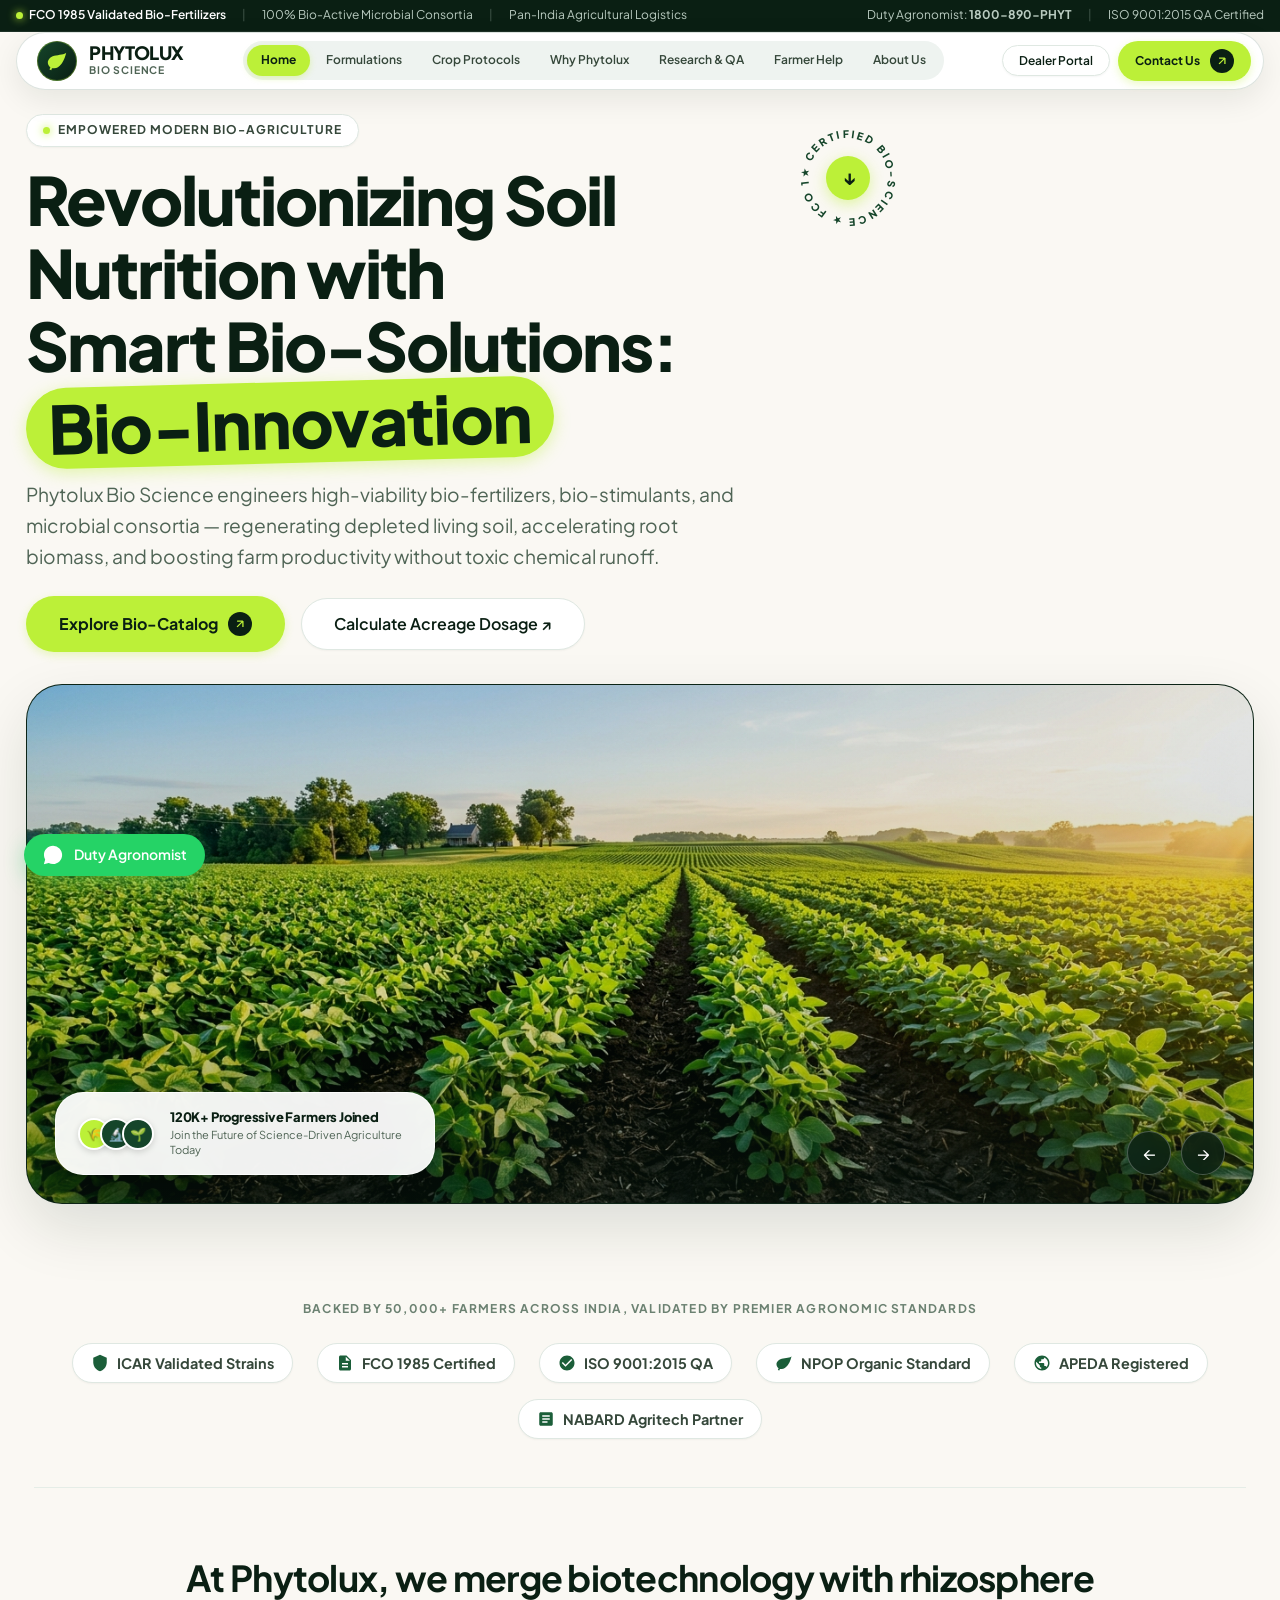
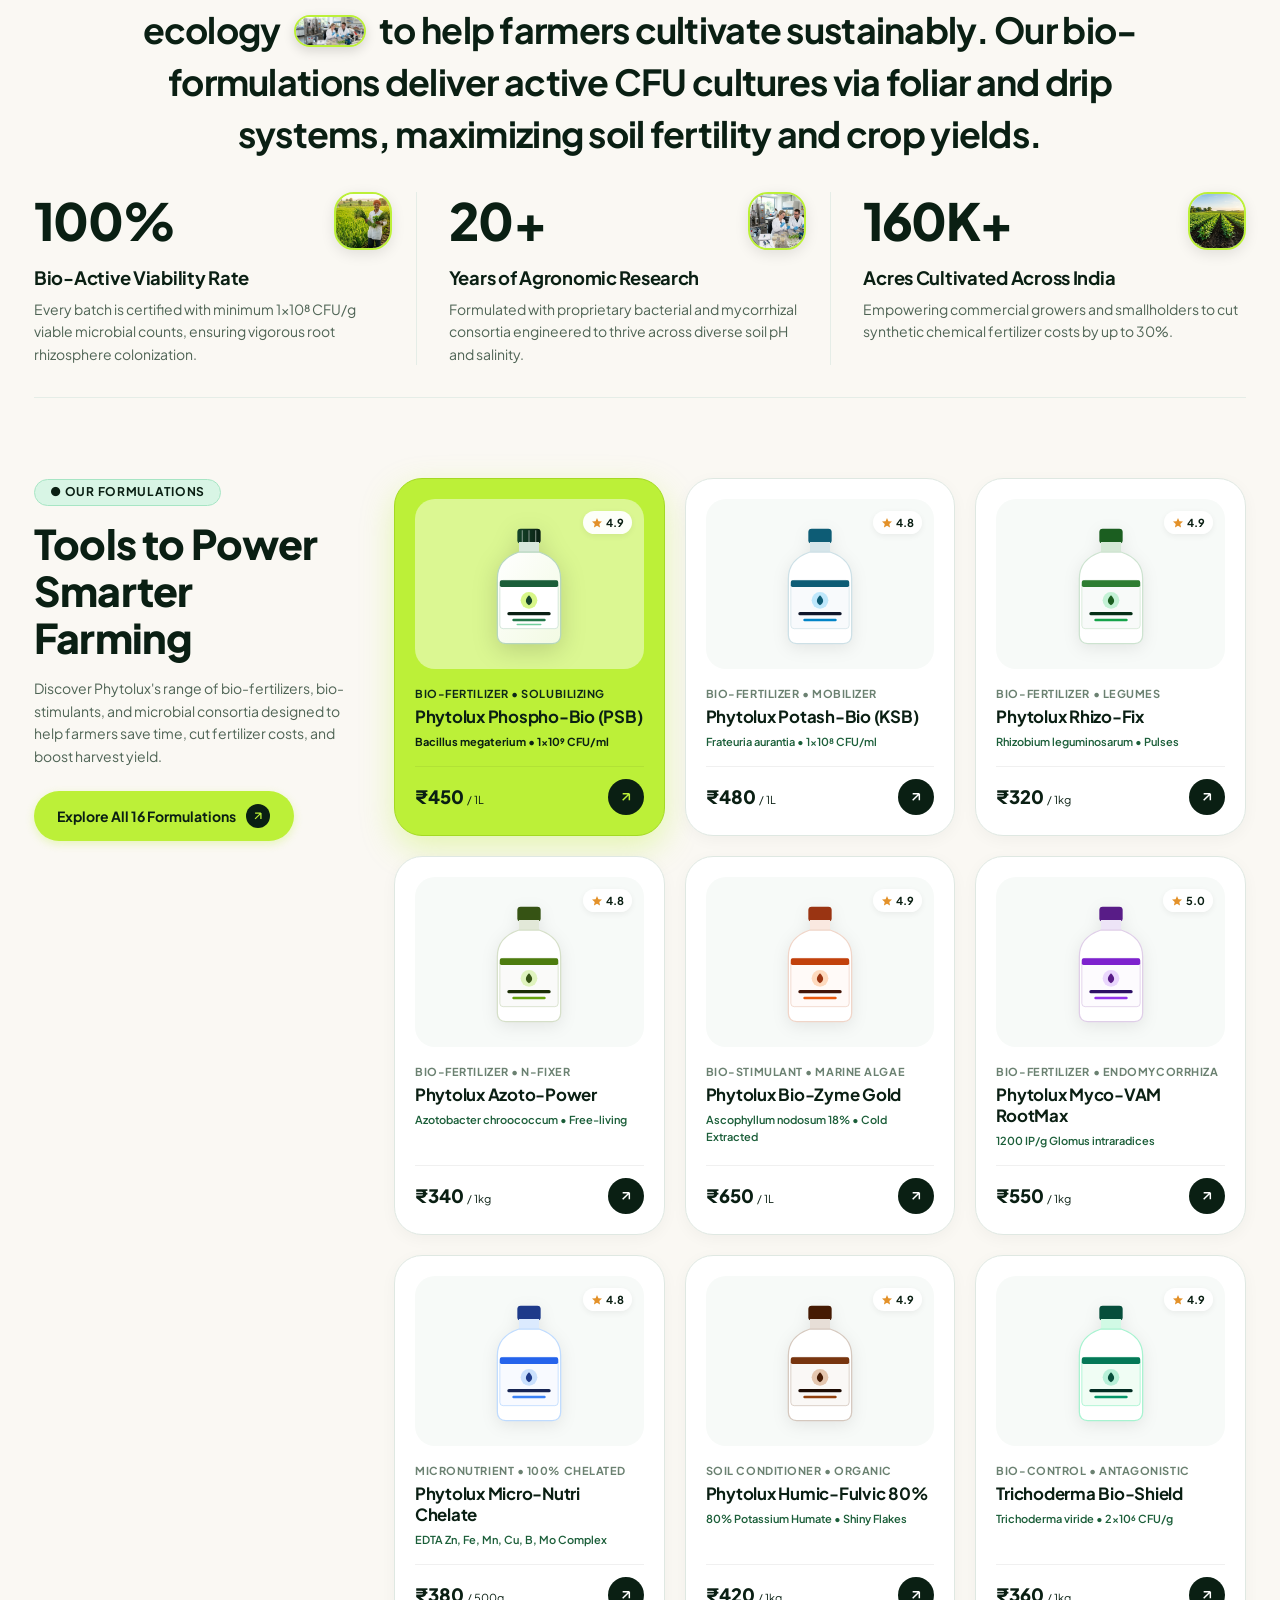
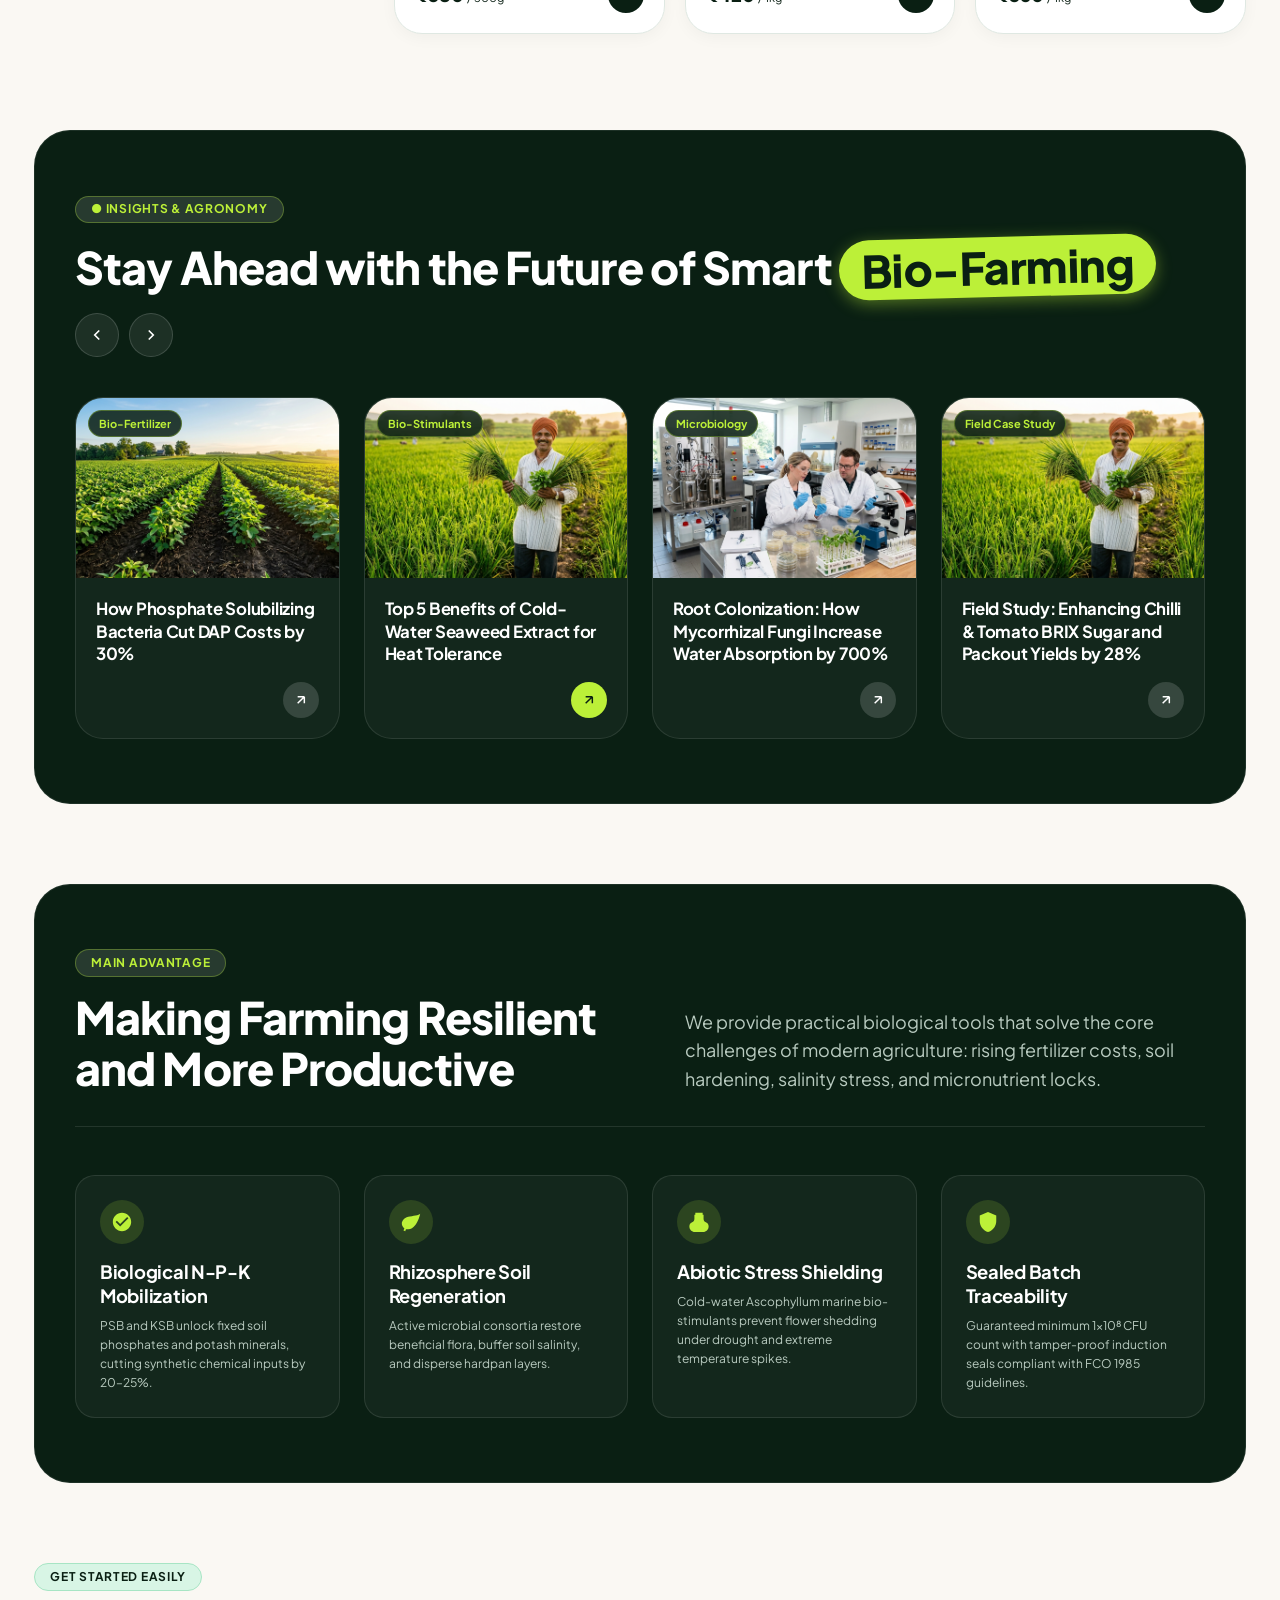
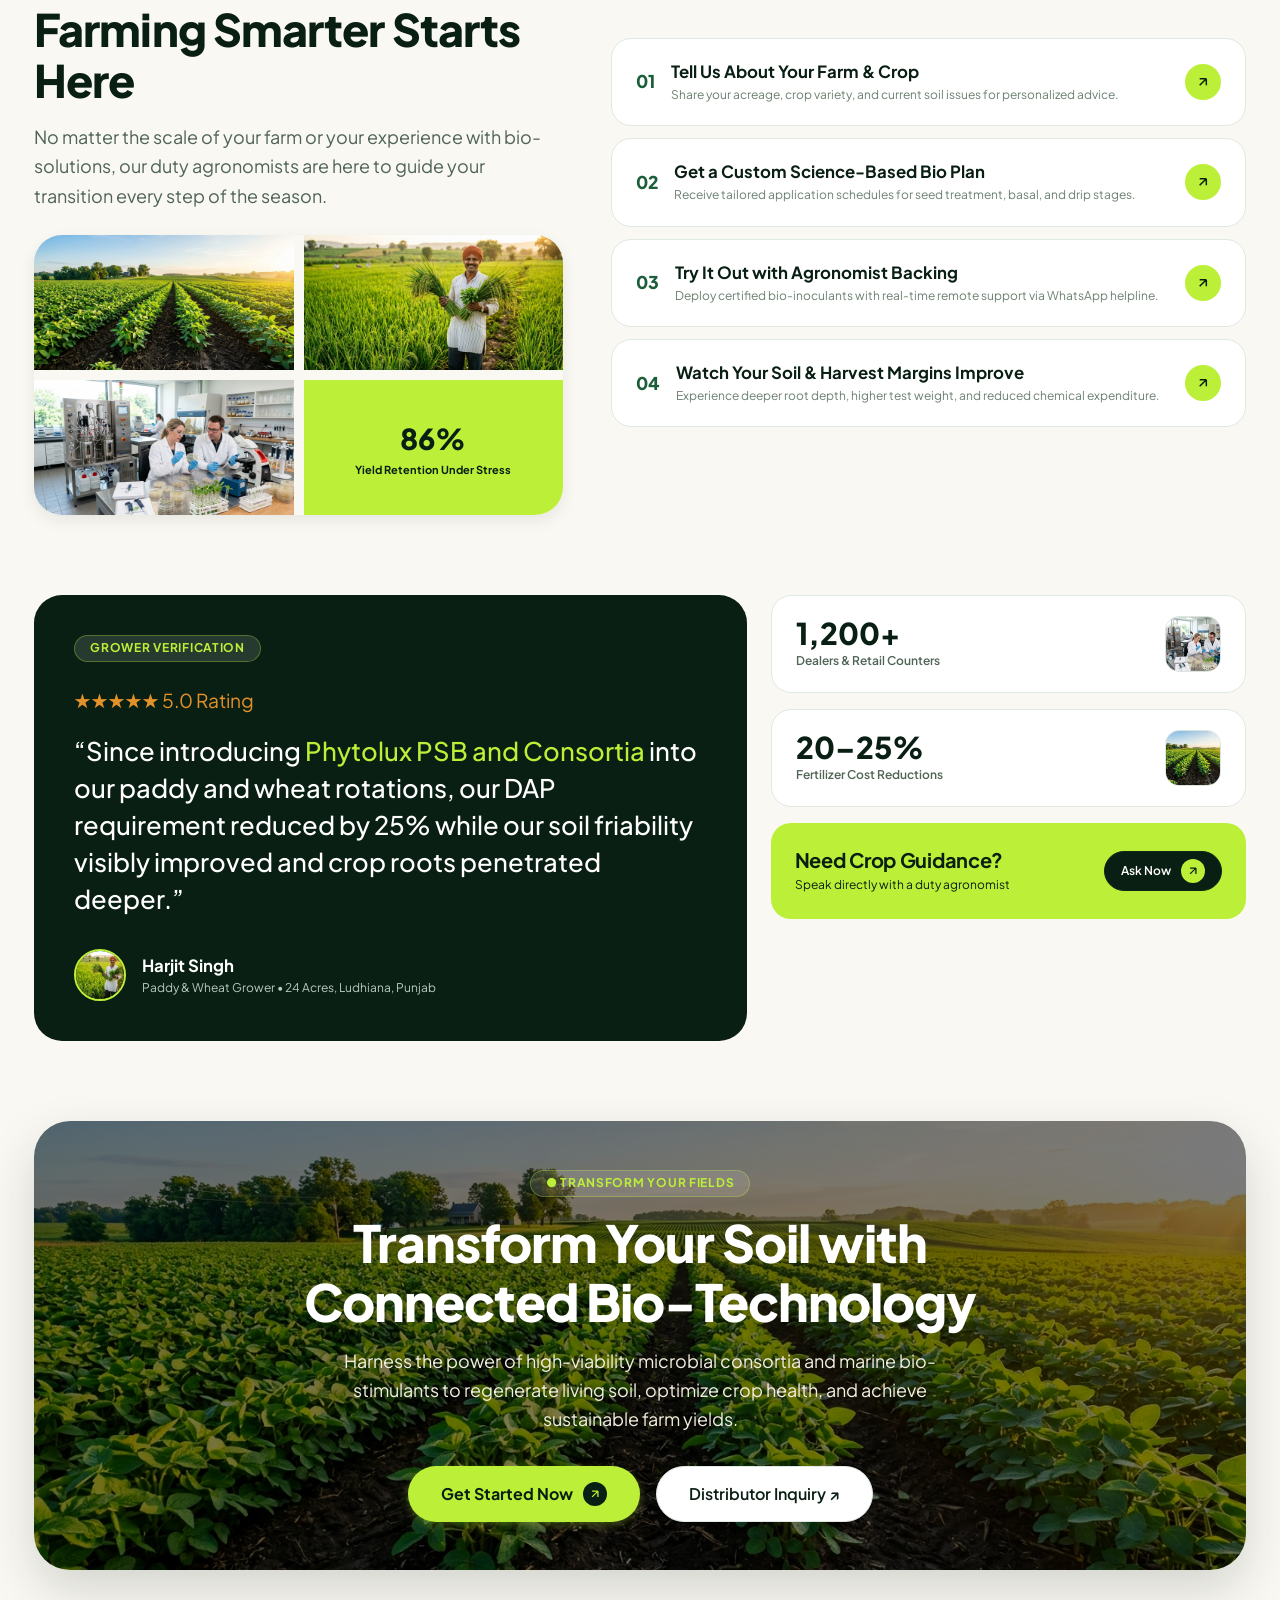
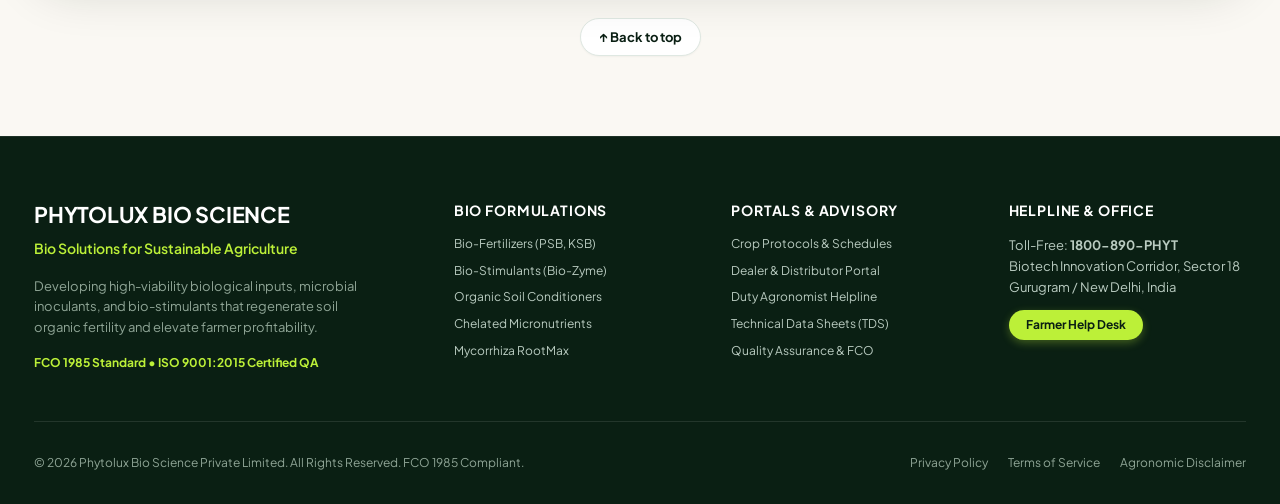
==== index.html @ 23bdcfd5 "feat: complete Phytolux Bio Science multi-page platform with premium bioscience UI" ====
<!DOCTYPE html>
<html lang="en">
<head>
  <meta charset="UTF-8">
  <meta name="viewport" content="width=device-width, initial-scale=1.0">
  <title>Phytolux Bio Science | Bio Solutions for Sustainable Agriculture</title>
  <meta name="description" content="Science-driven bio-fertilizers, bio-stimulants, and sustainable crop nutrition solutions engineered to regenerate soil health and maximize farmer yields.">

  <!-- Typography: Plus Jakarta Sans -->
  <link rel="preconnect" href="https://fonts.googleapis.com">
  <link rel="preconnect" href="https://fonts.gstatic.com" crossorigin>
  <link href="https://fonts.googleapis.com/css2?family=Plus+Jakarta+Sans:wght@400;500;600;700;800&display=swap" rel="stylesheet">

  <!-- Stylesheets -->
  <link rel="stylesheet" href="css/variables.css">
  <link rel="stylesheet" href="css/base.css">
  <link rel="stylesheet" href="css/components.css">
  <link rel="stylesheet" href="css/sections.css">
  <link rel="stylesheet" href="css/responsive.css">
</head>
<body>

  <!-- Top Announcement / Ticker Strip (From Reference UI) -->
  <aside class="top-ticker-bar" aria-label="Regulatory Compliance Announcement">
    <div class="top-ticker-inner">
      <div class="ticker-left-items">
        <span class="ticker-badge-dot">
          <span class="pulse-green-dot"></span> FCO 1985 Validated Bio-Fertilizers
        </span>
        <span style="opacity: 0.3;">|</span>
        <span>100% Bio-Active Microbial Consortia</span>
        <span style="opacity: 0.3;">|</span>
        <span>Pan-India Agricultural Logistics</span>
      </div>
      <div class="ticker-right-links">
        <a href="tel:18008907498" class="ticker-link">Duty Agronomist: <strong>1800-890-PHYT</strong></a>
        <span style="opacity: 0.3;">|</span>
        <a href="quality-compliance.html" class="ticker-link">ISO 9001:2015 QA Certified</a>
      </div>
    </div>
  </aside>

  <!-- Floating Island Navigation Header (Inspired by Image 1 & 3) -->
  <header class="site-header">
    <div class="site-header-inner">
      <nav class="site-nav-island" aria-label="Main Navigation">
        <!-- Brand Logo -->
        <a href="index.html" class="brand-pill" aria-label="Phytolux Bio Science Home">
          <div class="brand-logo-icon">
            <svg viewBox="0 0 24 24"><path d="M17 8C8 10 5.9 16.17 3.82 21.34l1.89.66.95-2.3c.48.17.98.3 1.34.3C19 20 22 3 22 3c-1 2-8 2.25-13 3.25S2 11.5 2 13.5c0 3.5 3 6.5 7 6.5 1.38 0 2.82-.44 4.09-1.24C16.89 16.32 18.23 11.96 17 8z"/></svg>
          </div>
          <div class="brand-title-wrap">
            <span class="brand-title">PHYTOLUX</span>
            <span class="brand-tagline">Bio Science</span>
          </div>
        </a>

        <!-- Capsule Nav Pills (Multi-Page Website Links) -->
        <div class="nav-pill-group">
          <a href="index.html" class="nav-pill active">Home</a>
          <a href="products.html" class="nav-pill">Formulations</a>
          <a href="crop-solutions.html" class="nav-pill">Crop Protocols</a>
          <a href="why-phytolux.html" class="nav-pill">Why Phytolux</a>
          <a href="quality-compliance.html" class="nav-pill">Research & QA</a>
          <a href="farmer-advisory.html" class="nav-pill">Farmer Help</a>
          <a href="about.html" class="nav-pill">About Us</a>
        </div>

        <!-- Right Action Pill Button (Arrow style) -->
        <div class="header-action-group">
          <a href="dealer.html" class="btn btn-white btn-sm" style="display: none;" id="btn-desktop-dealer">Dealer Portal</a>
          <a href="contact.html" class="btn btn-lime btn-sm">
            Contact Us
            <span class="btn-arrow-circle">
              <svg viewBox="0 0 24 24"><path d="M7 17L17 7M17 7H7M17 7V17"/></svg>
            </span>
          </a>
          <button type="button" class="hamburger-pill-btn" aria-label="Open Navigation Drawer">
            <svg viewBox="0 0 24 24"><path d="M3 18h18v-2H3v2zm0-5h18v-2H3v2zm0-7v2h18V6H3z"/></svg>
          </button>
        </div>
      </nav>
    </div>
  </header>

  <!-- Mobile Drawer Menu -->
  <div class="mobile-nav-drawer" id="mobile-nav-drawer">
    <div class="drawer-panel">
      <div>
        <div class="drawer-header">
          <div style="font-weight: 800; font-size: 1.2rem; color: var(--green-950);">PHYTOLUX BIO SCIENCE</div>
          <button type="button" id="btn-close-drawer" style="font-size: 1.5rem; color: var(--slate-700); cursor: pointer; background:none; border:none;">&times;</button>
        </div>
        <div class="drawer-links">
          <a href="index.html" class="drawer-link active">Home</a>
          <a href="products.html" class="drawer-link">Formulations & Catalog</a>
          <a href="crop-solutions.html" class="drawer-link">Crop Protocols & Calculator</a>
          <a href="why-phytolux.html" class="drawer-link">Why Phytolux (5 Pillars)</a>
          <a href="quality-compliance.html" class="drawer-link">Quality & FCO Compliance</a>
          <a href="farmer-advisory.html" class="drawer-link">Farmer Advisory Help Desk</a>
          <a href="resources.html" class="drawer-link">Research & Brochures</a>
          <a href="dealer.html" class="drawer-link">Dealer & Distributor Network</a>
          <a href="about.html" class="drawer-link">About Phytolux</a>
          <a href="contact.html" class="drawer-link">Contact Us</a>
        </div>
      </div>
      <div style="border-top: 1px solid var(--slate-200); padding-top: 16px;">
        <a href="farmer-advisory.html" class="btn btn-lime btn-block">
          WhatsApp Agronomist
          <span class="btn-arrow-circle"><svg viewBox="0 0 24 24"><path d="M7 17L17 7M17 7H7M17 7V17"/></svg></span>
        </a>
      </div>
    </div>
  </div>

  <main id="main-content">

    <!-- =======================================================================
         HERO SHOWCASE: Exact Greenstead Layout (Inspired by Reference Image 1)
         Top editorial headline + Rotating seal + Large rounded landscape frame
         ======================================================================= -->
    <section class="hero-wrapper">
      <div class="hero-top-intro">
        <!-- Rotating Circular Stamp Seal Badge (From Greenstead) -->
        <div class="rotating-stamp-badge" aria-hidden="true">
          <svg class="rotating-stamp-svg" viewBox="0 0 100 100">
            <defs>
              <path id="stampCirclePath" d="M 50, 50 m -37, 0 a 37,37 0 1,1 74,0 a 37,37 0 1,1 -74,0" />
            </defs>
            <text font-size="9.5" font-weight="800" fill="#15452a" letter-spacing="2">
              <textPath href="#stampCirclePath">
                ★ CERTIFIED BIO-SCIENCE ★ FCO 1985 COMPLIANT
              </textPath>
            </text>
          </svg>
          <div class="rotating-stamp-center-btn">↓</div>
        </div>

        <span class="hero-pill-top">
          <span class="pulse-green-dot"></span> Empowered Modern Bio-Agriculture
        </span>

        <h1 class="hero-headline-greenstead">
          Revolutionizing Soil Nutrition with<br>
          Smart Bio-Solutions: <span class="lime-capsule-badge">Bio-Innovation</span>
        </h1>

        <p class="hero-subtext-greenstead">
          Phytolux Bio Science engineers high-viability bio-fertilizers, bio-stimulants, and microbial consortia — regenerating depleted living soil, accelerating root biomass, and boosting farm productivity without toxic chemical runoff.
        </p>

        <div class="hero-cta-group">
          <a href="products.html" class="btn btn-lime btn-lg">
            Explore Bio-Catalog
            <span class="btn-arrow-circle">
              <svg viewBox="0 0 24 24"><path d="M7 17L17 7M17 7H7M17 7V17"/></svg>
            </span>
          </a>
          <a href="crop-solutions.html" class="btn btn-white btn-lg">
            Calculate Acreage Dosage ↗
          </a>
        </div>
      </div>

      <!-- Large Rounded Landscape Showcase Card Frame -->
      <div class="hero-card-frame">
        <div class="hero-backdrop-img">
          <img src="assets/images/hero-farm.jpg" alt="Lush fertile agricultural farmland supported by Phytolux bio-solutions" fetchpriority="high">
        </div>
        <div class="hero-overlay-subtle"></div>

        <!-- Floating Glass Card on Bottom-Left inside the photo (Greenstead signature detail) -->
        <div class="hero-floating-card-bottom-left">
          <div class="chip-avatar-stack">
            <div class="chip-avatar">🌾</div>
            <div class="chip-avatar">🔬</div>
            <div class="chip-avatar">🌱</div>
          </div>
          <div class="floating-card-details">
            <h5>120K+ Progressive Farmers Joined</h5>
            <p>Join the Future of Science-Driven Agriculture Today</p>
          </div>
        </div>

        <!-- Carousel navigation arrows on Bottom-Right -->
        <div class="hero-carousel-controls">
          <button class="hero-nav-arrow-btn" aria-label="Previous image">←</button>
          <button class="hero-nav-arrow-btn" aria-label="Next image">→</button>
        </div>
      </div>
    </section>

    <!-- =======================================================================
         TRUST & CERTIFICATION LOGO CLOUD (From Greenstead)
         ======================================================================= -->
    <div class="container">
      <div class="trust-strip">
        <div class="trust-strip-title">Backed by 50,000+ Farmers Across India, Validated by Premier Agronomic Standards</div>
        <div class="trust-logo-row">
          <div class="trust-logo-item">
            <svg viewBox="0 0 24 24"><path d="M12 1L3 5v6c0 5.55 3.84 10.74 9 12 5.16-1.26 9-6.45 9-12V5l-9-4z"/></svg>
            <span>ICAR Validated Strains</span>
          </div>
          <div class="trust-logo-item">
            <svg viewBox="0 0 24 24"><path d="M14 2H6c-1.1 0-1.99.9-1.99 2L4 20c0 1.1.89 2 1.99 2H18c1.1 0 2-.9 2-2V8l-6-6zm2 16H8v-2h8v2zm0-4H8v-2h8v2zm-3-5V3.5L18.5 9H13z"/></svg>
            <span>FCO 1985 Certified</span>
          </div>
          <div class="trust-logo-item">
            <svg viewBox="0 0 24 24"><path d="M12 2C6.48 2 2 6.48 2 12s4.48 10 10 10 10-4.48 10-10S17.52 2 12 2zm-2 15l-5-5 1.41-1.41L10 14.17l7.59-7.59L19 8l-9 9z"/></svg>
            <span>ISO 9001:2015 QA</span>
          </div>
          <div class="trust-logo-item">
            <svg viewBox="0 0 24 24"><path d="M17 8C8 10 5.9 16.17 3.82 21.34l1.89.66.95-2.3c.48.17.98.3 1.34.3C19 20 22 3 22 3c-1 2-8 2.25-13 3.25S2 11.5 2 13.5c0 3.5 3 6.5 7 6.5 1.38 0 2.82-.44 4.09-1.24C16.89 16.32 18.23 11.96 17 8z"/></svg>
            <span>NPOP Organic Standard</span>
          </div>
          <div class="trust-logo-item">
            <svg viewBox="0 0 24 24"><path d="M12 2C6.48 2 2 6.48 2 12s4.48 10 10 10 10-4.48 10-10S17.52 2 12 2zm-1 17.93c-3.95-.49-7-3.85-7-7.93 0-.62.08-1.21.21-1.79L9 15v1c0 1.1.9 2 2 2v1.93zm6.9-2.54c-.26-.81-1-1.39-1.9-1.39h-1v-3c0-.55-.45-1-1-1H8v-2h2c.55 0 1-.45 1-1V7h2c1.1 0 2-.9 2-2v-.41c2.93 1.19 5 4.06 5 7.41 0 2.08-.8 3.97-2.1 5.39z"/></svg>
            <span>APEDA Registered</span>
          </div>
          <div class="trust-logo-item">
            <svg viewBox="0 0 24 24"><path d="M19 3H5c-1.1 0-2 .9-2 2v14c0 1.1.9 2 2 2h14c1.1 0 2-.9 2-2V5c0-1.1-.9-2-2-2zm-5 14H7v-2h7v2zm3-4H7v-2h10v2zm0-4H7V7h10v2z"/></svg>
            <span>NABARD Agritech Partner</span>
          </div>
        </div>
      </div>
    </div>

    <!-- =======================================================================
         EDITORIAL MISSION WITH INLINE PHOTO PILL (From Greenstead Reference)
         ======================================================================= -->
    <section class="container" style="margin-bottom: var(--space-16);">
      <div style="max-width: 1040px; margin: 0 auto; text-align: center;">
        <p style="font-size: clamp(1.6rem, 2.8vw, 2.5rem); font-weight: 700; line-height: 1.45; color: var(--green-950); letter-spacing: -0.02em;">
          At Phytolux, we merge biotechnology with rhizosphere ecology 
          <span class="inline-photo-pill" title="Phytolux sterile bio-fermentation laboratory">
            <img src="assets/images/lab-science.jpg" alt="Lab Research Microbes">
          </span>
          to help farmers cultivate sustainably. Our bio-formulations deliver active CFU cultures via foliar and drip systems, maximizing soil fertility and crop yields.
        </p>
      </div>

      <!-- 3-Column Stats with Mini Thumbnail Photos (From Greenstead) -->
      <div class="stat-thumbnail-group">
        <!-- Stat 1 -->
        <div class="stat-thumb-col">
          <div class="stat-thumb-header">
            <span class="stat-big-num">100%</span>
            <div class="stat-thumb-photo">
              <img src="assets/images/farmer-field.jpg" alt="Farmer inspecting wheat leaf health">
            </div>
          </div>
          <h4>Bio-Active Viability Rate</h4>
          <p>Every batch is certified with minimum 1×10⁸ CFU/g viable microbial counts, ensuring vigorous root rhizosphere colonization.</p>
        </div>

        <!-- Stat 2 -->
        <div class="stat-thumb-col">
          <div class="stat-thumb-header">
            <span class="stat-big-num">20+</span>
            <div class="stat-thumb-photo">
              <img src="assets/images/lab-science.jpg" alt="Microbiologist in bio-fermentation laboratory">
            </div>
          </div>
          <h4>Years of Agronomic Research</h4>
          <p>Formulated with proprietary bacterial and mycorrhizal consortia engineered to thrive across diverse soil pH and salinity.</p>
        </div>

        <!-- Stat 3 -->
        <div class="stat-thumb-col">
          <div class="stat-thumb-header">
            <span class="stat-big-num">160K+</span>
            <div class="stat-thumb-photo">
              <img src="assets/images/hero-farm.jpg" alt="Agricultural drone over crop terrace">
            </div>
          </div>
          <h4>Acres Cultivated Across India</h4>
          <p>Empowering commercial growers and smallholders to cut synthetic chemical fertilizer costs by up to 30%.</p>
        </div>
      </div>
    </section>

    <!-- =======================================================================
         TOOLS TO POWER SMARTER FARMING: 9-Card Grid (From Greenstead Reference)
         Card 1 in Bright Sprout Lime (#bcf038), Cards 2-9 in Clean White
         ======================================================================= -->
    <section class="container">
      <div class="greenstead-products-section">
        <!-- Left Sticky Intro Column -->
        <div class="products-intro-col">
          <span class="pill-tag pill-tag-green" style="margin-bottom: 14px;">● Our Formulations</span>
          <h2 style="font-size: clamp(2rem, 3.2vw, 2.75rem); color: var(--green-950); line-height: 1.15; margin-bottom: 16px; font-weight: 800; letter-spacing: -0.02em;">
            Tools to Power Smarter Farming
          </h2>
          <p style="font-size: var(--font-size-sm); color: var(--slate-600); line-height: 1.6; margin-bottom: 24px;">
            Discover Phytolux's range of bio-fertilizers, bio-stimulants, and microbial consortia designed to help farmers save time, cut fertilizer costs, and boost harvest yield.
          </p>
          <a href="products.html" class="btn btn-lime">
            Explore All 16 Formulations
            <span class="btn-arrow-circle"><svg viewBox="0 0 24 24"><path d="M7 17L17 7M17 7H7M17 7V17"/></svg></span>
          </a>
        </div>

        <!-- Right 3x3 Grid with Embedded SVG Vector Packaging Renders -->
        <div class="greenstead-product-grid">

          <!-- Card 1: The Featured Hero Card in Bright Sprout Lime (Greenstead Image 1) -->
          <article class="product-card-greenstead featured-lime">
            <div class="product-card-visual">
              <span class="product-card-rating">
                <svg viewBox="0 0 24 24"><path d="M12 17.27L18.18 21l-1.64-7.03L22 9.24l-7.19-.61L12 2 9.19 8.63 2 9.24l5.46 4.73L5.82 21z"/></svg>
                4.9
              </span>
              <!-- Crisp Vector Bottle SVG -->
              <svg viewBox="0 0 120 150" style="width: 100px; height: 135px; filter: drop-shadow(0 6px 12px rgba(0,0,0,0.15));">
                <defs>
                  <linearGradient id="g-lime-bot" x1="0%" y1="0%" x2="100%" y2="100%">
                    <stop offset="0%" stop-color="#ffffff"/>
                    <stop offset="100%" stop-color="#f2fae3"/>
                  </linearGradient>
                  <linearGradient id="g-lime-cap" x1="0%" y1="0%" x2="100%" y2="0%">
                    <stop offset="0%" stop-color="#15452a"/>
                    <stop offset="100%" stop-color="#0a1f13"/>
                  </linearGradient>
                </defs>
                <rect x="46" y="8" width="28" height="18" rx="4" fill="url(#g-lime-cap)"/>
                <line x1="52" y1="10" x2="52" y2="24" stroke="rgba(255,255,255,0.4)" stroke-width="1.5"/>
                <line x1="60" y1="10" x2="60" y2="24" stroke="rgba(255,255,255,0.4)" stroke-width="1.5"/>
                <line x1="68" y1="10" x2="68" y2="24" stroke="rgba(255,255,255,0.4)" stroke-width="1.5"/>
                <rect x="48" y="24" width="24" height="12" fill="#d8e8dc"/>
                <path d="M 48 36 C 30 42 22 52 22 68 L 22 136 C 22 142 26 146 32 146 L 88 146 C 94 146 98 142 98 136 L 98 68 C 98 52 90 42 72 36 Z" fill="url(#g-lime-bot)" stroke="#b5d6be" stroke-width="1.5"/>
                <rect x="25" y="70" width="70" height="58" rx="4" fill="#ffffff" stroke="#cde3d4" stroke-width="1"/>
                <rect x="25" y="70" width="70" height="8" rx="2" fill="#1b5e39"/>
                <circle cx="60" cy="94" r="10" fill="#bcf038" opacity="0.6"/>
                <path d="M 60 88 C 55 93 55 97 60 100 C 65 97 65 93 60 88 Z" fill="#15452a"/>
                <rect x="34" y="108" width="52" height="4" rx="2" fill="#0a1f13"/>
                <rect x="40" y="116" width="40" height="3" rx="1.5" fill="#23784a"/>
                <rect x="45" y="122" width="30" height="2" rx="1" fill="#71cf9d"/>
              </svg>
            </div>
            <div class="product-card-info">
              <span class="product-card-category">Bio-Fertilizer • Solubilizing</span>
              <h3 class="product-card-title">Phytolux Phospho-Bio (PSB)</h3>
              <span class="product-card-spec-tag">Bacillus megaterium • 1×10⁹ CFU/ml</span>
            </div>
            <div class="product-card-footer">
              <span class="product-card-price">₹450 <small style="font-size:11px; font-weight:normal;">/ 1L</small></span>
              <a href="product-detail.html?id=psb" class="product-card-circle-btn" aria-label="View PSB details">
                <svg viewBox="0 0 24 24"><path d="M7 17L17 7M17 7H7M17 7V17"/></svg>
              </a>
            </div>
          </article>

          <!-- Card 2: Potash-Bio (KSB) -->
          <article class="product-card-greenstead">
            <div class="product-card-visual">
              <span class="product-card-rating">
                <svg viewBox="0 0 24 24"><path d="M12 17.27L18.18 21l-1.64-7.03L22 9.24l-7.19-.61L12 2 9.19 8.63 2 9.24l5.46 4.73L5.82 21z"/></svg>
                4.8
              </span>
              <svg viewBox="0 0 120 150" style="width: 100px; height: 135px; filter: drop-shadow(0 4px 8px rgba(0,0,0,0.08));">
                <rect x="46" y="8" width="28" height="18" rx="4" fill="#0d5c75"/>
                <rect x="48" y="24" width="24" height="12" fill="#d5e5ea"/>
                <path d="M 48 36 C 30 42 22 52 22 68 L 22 136 C 22 142 26 146 32 146 L 88 146 C 94 146 98 142 98 136 L 98 68 C 98 52 90 42 72 36 Z" fill="#ffffff" stroke="#cde0e6" stroke-width="1.5"/>
                <rect x="25" y="70" width="70" height="58" rx="4" fill="#f8fafc" stroke="#d5e5ea" stroke-width="1"/>
                <rect x="25" y="70" width="70" height="8" rx="2" fill="#0d5c75"/>
                <circle cx="60" cy="94" r="10" fill="#38bdf8" opacity="0.3"/>
                <path d="M 60 88 C 55 93 55 97 60 100 C 65 97 65 93 60 88 Z" fill="#0d5c75"/>
                <rect x="34" y="108" width="52" height="4" rx="2" fill="#0f172a"/>
                <rect x="40" y="116" width="40" height="3" rx="1.5" fill="#0284c7"/>
              </svg>
            </div>
            <div class="product-card-info">
              <span class="product-card-category">Bio-Fertilizer • Mobilizer</span>
              <h3 class="product-card-title">Phytolux Potash-Bio (KSB)</h3>
              <span class="product-card-spec-tag">Frateuria aurantia • 1×10⁸ CFU/ml</span>
            </div>
            <div class="product-card-footer">
              <span class="product-card-price">₹480 <small style="font-size:11px; font-weight:normal;">/ 1L</small></span>
              <a href="product-detail.html?id=ksb" class="product-card-circle-btn" aria-label="View KSB details">
                <svg viewBox="0 0 24 24"><path d="M7 17L17 7M17 7H7M17 7V17"/></svg>
              </a>
            </div>
          </article>

          <!-- Card 3: Rhizo-Fix (Rhizobium) -->
          <article class="product-card-greenstead">
            <div class="product-card-visual">
              <span class="product-card-rating">
                <svg viewBox="0 0 24 24"><path d="M12 17.27L18.18 21l-1.64-7.03L22 9.24l-7.19-.61L12 2 9.19 8.63 2 9.24l5.46 4.73L5.82 21z"/></svg>
                4.9
              </span>
              <svg viewBox="0 0 120 150" style="width: 100px; height: 135px; filter: drop-shadow(0 4px 8px rgba(0,0,0,0.08));">
                <rect x="46" y="8" width="28" height="18" rx="4" fill="#1b5e20"/>
                <rect x="48" y="24" width="24" height="12" fill="#d5e8d6"/>
                <path d="M 48 36 C 30 42 22 52 22 68 L 22 136 C 22 142 26 146 32 146 L 88 146 C 94 146 98 142 98 136 L 98 68 C 98 52 90 42 72 36 Z" fill="#ffffff" stroke="#cde3d0" stroke-width="1.5"/>
                <rect x="25" y="70" width="70" height="58" rx="4" fill="#f8faf9" stroke="#d5e8d6" stroke-width="1"/>
                <rect x="25" y="70" width="70" height="8" rx="2" fill="#2e7d32"/>
                <circle cx="60" cy="94" r="10" fill="#4ade80" opacity="0.3"/>
                <path d="M 60 88 C 55 93 55 97 60 100 C 65 97 65 93 60 88 Z" fill="#1b5e20"/>
                <rect x="34" y="108" width="52" height="4" rx="2" fill="#052e16"/>
                <rect x="40" y="116" width="40" height="3" rx="1.5" fill="#16a34a"/>
              </svg>
            </div>
            <div class="product-card-info">
              <span class="product-card-category">Bio-Fertilizer • Legumes</span>
              <h3 class="product-card-title">Phytolux Rhizo-Fix</h3>
              <span class="product-card-spec-tag">Rhizobium leguminosarum • Pulses</span>
            </div>
            <div class="product-card-footer">
              <span class="product-card-price">₹320 <small style="font-size:11px; font-weight:normal;">/ 1kg</small></span>
              <a href="product-detail.html?id=rhizo-fix" class="product-card-circle-btn" aria-label="View Rhizo-Fix details">
                <svg viewBox="0 0 24 24"><path d="M7 17L17 7M17 7H7M17 7V17"/></svg>
              </a>
            </div>
          </article>

          <!-- Card 4: Azoto-Power (Azotobacter) -->
          <article class="product-card-greenstead">
            <div class="product-card-visual">
              <span class="product-card-rating">
                <svg viewBox="0 0 24 24"><path d="M12 17.27L18.18 21l-1.64-7.03L22 9.24l-7.19-.61L12 2 9.19 8.63 2 9.24l5.46 4.73L5.82 21z"/></svg>
                4.8
              </span>
              <svg viewBox="0 0 120 150" style="width: 100px; height: 135px; filter: drop-shadow(0 4px 8px rgba(0,0,0,0.08));">
                <rect x="46" y="8" width="28" height="18" rx="4" fill="#365314"/>
                <rect x="48" y="24" width="24" height="12" fill="#e2e8d8"/>
                <path d="M 48 36 C 30 42 22 52 22 68 L 22 136 C 22 142 26 146 32 146 L 88 146 C 94 146 98 142 98 136 L 98 68 C 98 52 90 42 72 36 Z" fill="#ffffff" stroke="#d5dfc8" stroke-width="1.5"/>
                <rect x="25" y="70" width="70" height="58" rx="4" fill="#fafaf9" stroke="#d5dfc8" stroke-width="1"/>
                <rect x="25" y="70" width="70" height="8" rx="2" fill="#4d7c0f"/>
                <circle cx="60" cy="94" r="10" fill="#a3e635" opacity="0.3"/>
                <path d="M 60 88 C 55 93 55 97 60 100 C 65 97 65 93 60 88 Z" fill="#365314"/>
                <rect x="34" y="108" width="52" height="4" rx="2" fill="#1a2e05"/>
                <rect x="40" y="116" width="40" height="3" rx="1.5" fill="#65a30d"/>
              </svg>
            </div>
            <div class="product-card-info">
              <span class="product-card-category">Bio-Fertilizer • N-Fixer</span>
              <h3 class="product-card-title">Phytolux Azoto-Power</h3>
              <span class="product-card-spec-tag">Azotobacter chroococcum • Free-living</span>
            </div>
            <div class="product-card-footer">
              <span class="product-card-price">₹340 <small style="font-size:11px; font-weight:normal;">/ 1kg</small></span>
              <a href="product-detail.html?id=azoto-power" class="product-card-circle-btn" aria-label="View Azoto-Power details">
                <svg viewBox="0 0 24 24"><path d="M7 17L17 7M17 7H7M17 7V17"/></svg>
              </a>
            </div>
          </article>

          <!-- Card 5: Bio-Zyme Gold (Seaweed Bio-Stimulant) -->
          <article class="product-card-greenstead">
            <div class="product-card-visual">
              <span class="product-card-rating">
                <svg viewBox="0 0 24 24"><path d="M12 17.27L18.18 21l-1.64-7.03L22 9.24l-7.19-.61L12 2 9.19 8.63 2 9.24l5.46 4.73L5.82 21z"/></svg>
                4.9
              </span>
              <svg viewBox="0 0 120 150" style="width: 100px; height: 135px; filter: drop-shadow(0 4px 8px rgba(0,0,0,0.08));">
                <rect x="46" y="8" width="28" height="18" rx="4" fill="#9a3412"/>
                <rect x="48" y="24" width="24" height="12" fill="#fae8e0"/>
                <path d="M 48 36 C 30 42 22 52 22 68 L 22 136 C 22 142 26 146 32 146 L 88 146 C 94 146 98 142 98 136 L 98 68 C 98 52 90 42 72 36 Z" fill="#ffffff" stroke="#f0d5c8" stroke-width="1.5"/>
                <rect x="25" y="70" width="70" height="58" rx="4" fill="#fffaf8" stroke="#f0d5c8" stroke-width="1"/>
                <rect x="25" y="70" width="70" height="8" rx="2" fill="#c2410c"/>
                <circle cx="60" cy="94" r="10" fill="#fb923c" opacity="0.3"/>
                <path d="M 60 88 C 55 93 55 97 60 100 C 65 97 65 93 60 88 Z" fill="#9a3412"/>
                <rect x="34" y="108" width="52" height="4" rx="2" fill="#431407"/>
                <rect x="40" y="116" width="40" height="3" rx="1.5" fill="#ea580c"/>
              </svg>
            </div>
            <div class="product-card-info">
              <span class="product-card-category">Bio-Stimulant • Marine Algae</span>
              <h3 class="product-card-title">Phytolux Bio-Zyme Gold</h3>
              <span class="product-card-spec-tag">Ascophyllum nodosum 18% • Cold Extracted</span>
            </div>
            <div class="product-card-footer">
              <span class="product-card-price">₹650 <small style="font-size:11px; font-weight:normal;">/ 1L</small></span>
              <a href="product-detail.html?id=bio-zyme" class="product-card-circle-btn" aria-label="View Bio-Zyme details">
                <svg viewBox="0 0 24 24"><path d="M7 17L17 7M17 7H7M17 7V17"/></svg>
              </a>
            </div>
          </article>

          <!-- Card 6: Myco-VAM RootMax -->
          <article class="product-card-greenstead">
            <div class="product-card-visual">
              <span class="product-card-rating">
                <svg viewBox="0 0 24 24"><path d="M12 17.27L18.18 21l-1.64-7.03L22 9.24l-7.19-.61L12 2 9.19 8.63 2 9.24l5.46 4.73L5.82 21z"/></svg>
                5.0
              </span>
              <svg viewBox="0 0 120 150" style="width: 100px; height: 135px; filter: drop-shadow(0 4px 8px rgba(0,0,0,0.08));">
                <rect x="46" y="8" width="28" height="18" rx="4" fill="#581c87"/>
                <rect x="48" y="24" width="24" height="12" fill="#ede4f7"/>
                <path d="M 48 36 C 30 42 22 52 22 68 L 22 136 C 22 142 26 146 32 146 L 88 146 C 94 146 98 142 98 136 L 98 68 C 98 52 90 42 72 36 Z" fill="#ffffff" stroke="#dfcee8" stroke-width="1.5"/>
                <rect x="25" y="70" width="70" height="58" rx="4" fill="#fdfbfe" stroke="#dfcee8" stroke-width="1"/>
                <rect x="25" y="70" width="70" height="8" rx="2" fill="#7e22ce"/>
                <circle cx="60" cy="94" r="10" fill="#c084fc" opacity="0.3"/>
                <path d="M 60 88 C 55 93 55 97 60 100 C 65 97 65 93 60 88 Z" fill="#581c87"/>
                <rect x="34" y="108" width="52" height="4" rx="2" fill="#2e1065"/>
                <rect x="40" y="116" width="40" height="3" rx="1.5" fill="#9333ea"/>
              </svg>
            </div>
            <div class="product-card-info">
              <span class="product-card-category">Bio-Fertilizer • Endomycorrhiza</span>
              <h3 class="product-card-title">Phytolux Myco-VAM RootMax</h3>
              <span class="product-card-spec-tag">1200 IP/g Glomus intraradices</span>
            </div>
            <div class="product-card-footer">
              <span class="product-card-price">₹550 <small style="font-size:11px; font-weight:normal;">/ 1kg</small></span>
              <a href="product-detail.html?id=myco-vam" class="product-card-circle-btn" aria-label="View Myco-VAM details">
                <svg viewBox="0 0 24 24"><path d="M7 17L17 7M17 7H7M17 7V17"/></svg>
              </a>
            </div>
          </article>

          <!-- Card 7: Micro-Nutri Chelate -->
          <article class="product-card-greenstead">
            <div class="product-card-visual">
              <span class="product-card-rating">
                <svg viewBox="0 0 24 24"><path d="M12 17.27L18.18 21l-1.64-7.03L22 9.24l-7.19-.61L12 2 9.19 8.63 2 9.24l5.46 4.73L5.82 21z"/></svg>
                4.8
              </span>
              <svg viewBox="0 0 120 150" style="width: 100px; height: 135px; filter: drop-shadow(0 4px 8px rgba(0,0,0,0.08));">
                <rect x="46" y="8" width="28" height="18" rx="4" fill="#1e3a8a"/>
                <rect x="48" y="24" width="24" height="12" fill="#dbeafe"/>
                <path d="M 48 36 C 30 42 22 52 22 68 L 22 136 C 22 142 26 146 32 146 L 88 146 C 94 146 98 142 98 136 L 98 68 C 98 52 90 42 72 36 Z" fill="#ffffff" stroke="#bfdbfe" stroke-width="1.5"/>
                <rect x="25" y="70" width="70" height="58" rx="4" fill="#f8faff" stroke="#bfdbfe" stroke-width="1"/>
                <rect x="25" y="70" width="70" height="8" rx="2" fill="#2563eb"/>
                <circle cx="60" cy="94" r="10" fill="#60a5fa" opacity="0.3"/>
                <path d="M 60 88 C 55 93 55 97 60 100 C 65 97 65 93 60 88 Z" fill="#1e3a8a"/>
                <rect x="34" y="108" width="52" height="4" rx="2" fill="#172554"/>
                <rect x="40" y="116" width="40" height="3" rx="1.5" fill="#3b82f6"/>
              </svg>
            </div>
            <div class="product-card-info">
              <span class="product-card-category">Micronutrient • 100% Chelated</span>
              <h3 class="product-card-title">Phytolux Micro-Nutri Chelate</h3>
              <span class="product-card-spec-tag">EDTA Zn, Fe, Mn, Cu, B, Mo Complex</span>
            </div>
            <div class="product-card-footer">
              <span class="product-card-price">₹380 <small style="font-size:11px; font-weight:normal;">/ 500g</small></span>
              <a href="product-detail.html?id=micro-nutri" class="product-card-circle-btn" aria-label="View Micro-Nutri details">
                <svg viewBox="0 0 24 24"><path d="M7 17L17 7M17 7H7M17 7V17"/></svg>
              </a>
            </div>
          </article>

          <!-- Card 8: Humic-Fulvic 80% -->
          <article class="product-card-greenstead">
            <div class="product-card-visual">
              <span class="product-card-rating">
                <svg viewBox="0 0 24 24"><path d="M12 17.27L18.18 21l-1.64-7.03L22 9.24l-7.19-.61L12 2 9.19 8.63 2 9.24l5.46 4.73L5.82 21z"/></svg>
                4.9
              </span>
              <svg viewBox="0 0 120 150" style="width: 100px; height: 135px; filter: drop-shadow(0 4px 8px rgba(0,0,0,0.08));">
                <rect x="46" y="8" width="28" height="18" rx="4" fill="#451a03"/>
                <rect x="48" y="24" width="24" height="12" fill="#e7ded7"/>
                <path d="M 48 36 C 30 42 22 52 22 68 L 22 136 C 22 142 26 146 32 146 L 88 146 C 94 146 98 142 98 136 L 98 68 C 98 52 90 42 72 36 Z" fill="#ffffff" stroke="#d5c8be" stroke-width="1.5"/>
                <rect x="25" y="70" width="70" height="58" rx="4" fill="#faf8f6" stroke="#d5c8be" stroke-width="1"/>
                <rect x="25" y="70" width="70" height="8" rx="2" fill="#78350f"/>
                <circle cx="60" cy="94" r="10" fill="#b45309" opacity="0.3"/>
                <path d="M 60 88 C 55 93 55 97 60 100 C 65 97 65 93 60 88 Z" fill="#451a03"/>
                <rect x="34" y="108" width="52" height="4" rx="2" fill="#1c0a02"/>
                <rect x="40" y="116" width="40" height="3" rx="1.5" fill="#92400e"/>
              </svg>
            </div>
            <div class="product-card-info">
              <span class="product-card-category">Soil Conditioner • Organic</span>
              <h3 class="product-card-title">Phytolux Humic-Fulvic 80%</h3>
              <span class="product-card-spec-tag">80% Potassium Humate • Shiny Flakes</span>
            </div>
            <div class="product-card-footer">
              <span class="product-card-price">₹420 <small style="font-size:11px; font-weight:normal;">/ 1kg</small></span>
              <a href="product-detail.html?id=humic-fulvic" class="product-card-circle-btn" aria-label="View Humic-Fulvic details">
                <svg viewBox="0 0 24 24"><path d="M7 17L17 7M17 7H7M17 7V17"/></svg>
              </a>
            </div>
          </article>

          <!-- Card 9: Trichoderma Bio-Shield -->
          <article class="product-card-greenstead">
            <div class="product-card-visual">
              <span class="product-card-rating">
                <svg viewBox="0 0 24 24"><path d="M12 17.27L18.18 21l-1.64-7.03L22 9.24l-7.19-.61L12 2 9.19 8.63 2 9.24l5.46 4.73L5.82 21z"/></svg>
                4.9
              </span>
              <svg viewBox="0 0 120 150" style="width: 100px; height: 135px; filter: drop-shadow(0 4px 8px rgba(0,0,0,0.08));">
                <rect x="46" y="8" width="28" height="18" rx="4" fill="#064e3b"/>
                <rect x="48" y="24" width="24" height="12" fill="#d1fae5"/>
                <path d="M 48 36 C 30 42 22 52 22 68 L 22 136 C 22 142 26 146 32 146 L 88 146 C 94 146 98 142 98 136 L 98 68 C 98 52 90 42 72 36 Z" fill="#ffffff" stroke="#a7f3d0" stroke-width="1.5"/>
                <rect x="25" y="70" width="70" height="58" rx="4" fill="#f0fdf4" stroke="#a7f3d0" stroke-width="1"/>
                <rect x="25" y="70" width="70" height="8" rx="2" fill="#047857"/>
                <circle cx="60" cy="94" r="10" fill="#34d399" opacity="0.3"/>
                <path d="M 60 88 C 55 93 55 97 60 100 C 65 97 65 93 60 88 Z" fill="#064e3b"/>
                <rect x="34" y="108" width="52" height="4" rx="2" fill="#022c22"/>
                <rect x="40" y="116" width="40" height="3" rx="1.5" fill="#059669"/>
              </svg>
            </div>
            <div class="product-card-info">
              <span class="product-card-category">Bio-Control • Antagonistic</span>
              <h3 class="product-card-title">Trichoderma Bio-Shield</h3>
              <span class="product-card-spec-tag">Trichoderma viride • 2×10⁶ CFU/g</span>
            </div>
            <div class="product-card-footer">
              <span class="product-card-price">₹360 <small style="font-size:11px; font-weight:normal;">/ 1kg</small></span>
              <a href="product-detail.html?id=trichoderma" class="product-card-circle-btn" aria-label="View Trichoderma details">
                <svg viewBox="0 0 24 24"><path d="M7 17L17 7M17 7H7M17 7V17"/></svg>
              </a>
            </div>
          </article>

        </div>
      </div>
    </section>

    <!-- =======================================================================
         DARK FOREST GREEN INSIGHTS SECTION (From Greenstead Image 1 Bottom)
         "Stay Ahead with the Future of Smart Bio-Farming"
         ======================================================================= -->
    <div class="container">
      <section class="dark-insights-section">
        <div class="dark-insights-header">
          <div>
            <span class="pill-tag pill-tag-dark" style="margin-bottom: 14px;">● Insights & Agronomy</span>
            <h2 style="font-size: clamp(2rem, 3.5vw, 3rem); font-weight: 800; color: #ffffff; line-height: 1.15; letter-spacing: -0.02em; margin: 0;">
              Stay Ahead with the Future of Smart <span class="lime-capsule-badge">Bio-Farming</span>
            </h2>
          </div>
          <div class="dark-insights-nav">
            <button class="dark-circle-nav-btn" aria-label="Previous article">
              <svg viewBox="0 0 24 24"><path d="M15 18l-6-6 6-6"/></svg>
            </button>
            <button class="dark-circle-nav-btn" aria-label="Next article">
              <svg viewBox="0 0 24 24"><path d="M9 18l6-6-6-6"/></svg>
            </button>
          </div>
        </div>

        <div class="dark-insights-grid">
          <!-- Article 1 -->
          <article class="dark-insight-card">
            <div class="dark-insight-thumb">
              <img src="assets/images/hero-farm.jpg" alt="Autonomous bio-spraying technology">
              <span class="dark-insight-badge">Bio-Fertilizer</span>
            </div>
            <div class="dark-insight-body">
              <h3 class="dark-insight-title">How Phosphate Solubilizing Bacteria Cut DAP Costs by 30%</h3>
              <div class="dark-insight-footer">
                <a href="resources.html" class="product-card-circle-btn" style="background: rgba(255,255,255,0.15);" aria-label="Read article">
                  <svg viewBox="0 0 24 24"><path d="M7 17L17 7M17 7H7M17 7V17"/></svg>
                </a>
              </div>
            </div>
          </article>

          <!-- Article 2 -->
          <article class="dark-insight-card">
            <div class="dark-insight-thumb">
              <img src="assets/images/farmer-field.jpg" alt="Farmer reviewing irrigation via tablet">
              <span class="dark-insight-badge">Bio-Stimulants</span>
            </div>
            <div class="dark-insight-body">
              <h3 class="dark-insight-title">Top 5 Benefits of Cold-Water Seaweed Extract for Heat Tolerance</h3>
              <div class="dark-insight-footer">
                <a href="resources.html" class="product-card-circle-btn" style="background: var(--lime-500); color: var(--green-950);" aria-label="Read article">
                  <svg viewBox="0 0 24 24"><path d="M7 17L17 7M17 7H7M17 7V17"/></svg>
                </a>
              </div>
            </div>
          </article>

          <!-- Article 3 -->
          <article class="dark-insight-card">
            <div class="dark-insight-thumb">
              <img src="assets/images/lab-science.jpg" alt="Sterile bio-fermentation laboratory">
              <span class="dark-insight-badge">Microbiology</span>
            </div>
            <div class="dark-insight-body">
              <h3 class="dark-insight-title">Root Colonization: How Mycorrhizal Fungi Increase Water Absorption by 700%</h3>
              <div class="dark-insight-footer">
                <a href="resources.html" class="product-card-circle-btn" style="background: rgba(255,255,255,0.15);" aria-label="Read article">
                  <svg viewBox="0 0 24 24"><path d="M7 17L17 7M17 7H7M17 7V17"/></svg>
                </a>
              </div>
            </div>
          </article>

          <!-- Article 4 -->
          <article class="dark-insight-card">
            <div class="dark-insight-thumb">
              <img src="assets/images/farmer-field.jpg" alt="Flourishing field trial">
              <span class="dark-insight-badge">Field Case Study</span>
            </div>
            <div class="dark-insight-body">
              <h3 class="dark-insight-title">Field Study: Enhancing Chilli & Tomato BRIX Sugar and Packout Yields by 28%</h3>
              <div class="dark-insight-footer">
                <a href="resources.html" class="product-card-circle-btn" style="background: rgba(255,255,255,0.15);" aria-label="Read article">
                  <svg viewBox="0 0 24 24"><path d="M7 17L17 7M17 7H7M17 7V17"/></svg>
                </a>
              </div>
            </div>
          </article>
        </div>
      </section>
    </div>

    <!-- =======================================================================
         ETITUD & PAULVÄNTE BENTO SHOWCASE ("Making Farming Resilient")
         ======================================================================= -->
    <div class="container">
      <div class="dark-feature-section" style="margin-bottom: var(--space-20);">
        <div class="dark-feature-header">
          <div>
            <span class="pill-tag pill-tag-dark" style="margin-bottom: 14px;">Main Advantage</span>
            <h2 class="dark-feature-title">
              Making Farming Resilient<br>and More Productive
            </h2>
          </div>
          <p class="dark-feature-desc">
            We provide practical biological tools that solve the core challenges of modern agriculture: rising fertilizer costs, soil hardening, salinity stress, and micronutrient locks.
          </p>
        </div>

        <div class="dark-feature-grid">
          <!-- Item 1 -->
          <div class="dark-feature-item">
            <div class="dark-feature-icon-box">
              <svg viewBox="0 0 24 24"><path d="M12 2C6.48 2 2 6.48 2 12s4.48 10 10 10 10-4.48 10-10S17.52 2 12 2zm-2 15l-5-5 1.41-1.41L10 14.17l7.59-7.59L19 8l-9 9z"/></svg>
            </div>
            <h4>Biological N-P-K Mobilization</h4>
            <p>PSB and KSB unlock fixed soil phosphates and potash minerals, cutting synthetic chemical inputs by 20–25%.</p>
          </div>

          <!-- Item 2 -->
          <div class="dark-feature-item">
            <div class="dark-feature-icon-box">
              <svg viewBox="0 0 24 24"><path d="M17 8C8 10 5.9 16.17 3.82 21.34l1.89.66.95-2.3c.48.17.98.3 1.34.3C19 20 22 3 22 3c-1 2-8 2.25-13 3.25S2 11.5 2 13.5c0 3.5 3 6.5 7 6.5 1.38 0 2.82-.44 4.09-1.24C16.89 16.32 18.23 11.96 17 8z"/></svg>
            </div>
            <h4>Rhizosphere Soil Regeneration</h4>
            <p>Active microbial consortia restore beneficial flora, buffer soil salinity, and disperse hardpan layers.</p>
          </div>

          <!-- Item 3 -->
          <div class="dark-feature-item">
            <div class="dark-feature-icon-box">
              <svg viewBox="0 0 24 24"><path d="M19.48 12.35c-1.57-.56-2.5-2.09-2.5-3.85V4h-1V2h-8v2h-1v4.5c0 1.76-.93 3.29-2.5 3.85C2.63 13.01 1.5 14.86 1.5 17c0 3.31 2.69 6 6 6h9c3.31 0 6-2.69 6-6 0-2.14-1.13-3.99-2.98-4.65z"/></svg>
            </div>
            <h4>Abiotic Stress Shielding</h4>
            <p>Cold-water Ascophyllum marine bio-stimulants prevent flower shedding under drought and extreme temperature spikes.</p>
          </div>

          <!-- Item 4 -->
          <div class="dark-feature-item">
            <div class="dark-feature-icon-box">
              <svg viewBox="0 0 24 24"><path d="M12 1L3 5v6c0 5.55 3.84 10.74 9 12 5.16-1.26 9-6.45 9-12V5l-9-4z"/></svg>
            </div>
            <h4>Sealed Batch Traceability</h4>
            <p>Guaranteed minimum 1×10⁸ CFU count with tamper-proof induction seals compliant with FCO 1985 guidelines.</p>
          </div>
        </div>
      </div>
    </div>

    <!-- =======================================================================
         PAULVÄNTE 4-STEP PROCESS ("Farming Smarter Starts Here")
         ======================================================================= -->
    <section class="container" style="margin-bottom: var(--space-20);">
      <div style="display: grid; grid-template-columns: 1fr 1.2fr; gap: var(--space-12); align-items: center;">
        <div>
          <span class="pill-tag pill-tag-green" style="margin-bottom: 12px;">Get Started Easily</span>
          <h2 style="font-size: clamp(2.2rem, 3.5vw, 3rem); font-weight: 800; color: var(--green-950); line-height: 1.15; margin-bottom: 16px; letter-spacing: -0.02em;">
            Farming Smarter Starts Here
          </h2>
          <p style="font-size: var(--font-size-md); color: var(--slate-600); line-height: 1.65; margin-bottom: 24px;">
            No matter the scale of your farm or your experience with bio-solutions, our duty agronomists are here to guide your transition every step of the season.
          </p>

          <!-- 4-Image Mosaic Preview Card (Paulvänte Style) -->
          <div style="display: grid; grid-template-columns: 1fr 1fr; gap: 10px; border-radius: var(--radius-xl); overflow: hidden; max-height: 280px; box-shadow: var(--shadow-md);">
            <img src="assets/images/hero-farm.jpg" alt="Farmland" style="width: 100%; height: 135px; object-fit: cover;">
            <img src="assets/images/farmer-field.jpg" alt="Farmer" style="width: 100%; height: 135px; object-fit: cover;">
            <img src="assets/images/lab-science.jpg" alt="Laboratory" style="width: 100%; height: 135px; object-fit: cover;">
            <div style="background: var(--lime-500); display: flex; flex-direction: column; align-items: center; justify-content: center; padding: 12px; text-align: center;">
              <div style="font-size: 1.8rem; font-weight: 800; color: var(--green-950);">86%</div>
              <div style="font-size: 11px; font-weight: 700; color: var(--green-950);">Yield Retention Under Stress</div>
            </div>
          </div>
        </div>

        <!-- 4 Step Interactive List with Circular Arrow Buttons -->
        <div>
          <a href="farmer-advisory.html" class="advisory-step-row">
            <div class="advisory-step-left">
              <span class="advisory-step-num">01</span>
              <div>
                <div class="advisory-step-title">Tell Us About Your Farm & Crop</div>
                <p class="advisory-step-desc">Share your acreage, crop variety, and current soil issues for personalized advice.</p>
              </div>
            </div>
            <div class="advisory-step-arrow">
              <svg viewBox="0 0 24 24"><path d="M7 17L17 7M17 7H7M17 7V17"/></svg>
            </div>
          </a>

          <a href="crop-solutions.html" class="advisory-step-row">
            <div class="advisory-step-left">
              <span class="advisory-step-num">02</span>
              <div>
                <div class="advisory-step-title">Get a Custom Science-Based Bio Plan</div>
                <p class="advisory-step-desc">Receive tailored application schedules for seed treatment, basal, and drip stages.</p>
              </div>
            </div>
            <div class="advisory-step-arrow">
              <svg viewBox="0 0 24 24"><path d="M7 17L17 7M17 7H7M17 7V17"/></svg>
            </div>
          </a>

          <a href="farmer-advisory.html" class="advisory-step-row">
            <div class="advisory-step-left">
              <span class="advisory-step-num">03</span>
              <div>
                <div class="advisory-step-title">Try It Out with Agronomist Backing</div>
                <p class="advisory-step-desc">Deploy certified bio-inoculants with real-time remote support via WhatsApp helpline.</p>
              </div>
            </div>
            <div class="advisory-step-arrow">
              <svg viewBox="0 0 24 24"><path d="M7 17L17 7M17 7H7M17 7V17"/></svg>
            </div>
          </a>

          <a href="products.html" class="advisory-step-row">
            <div class="advisory-step-left">
              <span class="advisory-step-num">04</span>
              <div>
                <div class="advisory-step-title">Watch Your Soil & Harvest Margins Improve</div>
                <p class="advisory-step-desc">Experience deeper root depth, higher test weight, and reduced chemical expenditure.</p>
              </div>
            </div>
            <div class="advisory-step-arrow">
              <svg viewBox="0 0 24 24"><path d="M7 17L17 7M17 7H7M17 7V17"/></svg>
            </div>
          </a>
        </div>
      </div>
    </section>

    <!-- =======================================================================
         FARMER STORIES & TESTIMONIAL CARD (From Paulvänte Image 1)
         ======================================================================= -->
    <section class="container" style="margin-bottom: var(--space-20);">
      <div class="story-bento-layout">
        <div class="story-quote-card">
          <span class="pill-tag pill-tag-dark" style="align-self: flex-start; margin-bottom: 24px;">Grower Verification</span>
          <div style="color: #e39129; font-size: 1.2rem; margin-bottom: 16px;">★★★★★ 5.0 Rating</div>
          <blockquote class="story-quote-text">
            “Since introducing <span class="accent">Phytolux PSB and Consortia</span> into our paddy and wheat rotations, our DAP requirement reduced by 25% while our soil friability visibly improved and crop roots penetrated deeper.”
          </blockquote>
          <div class="story-author-row">
            <div class="story-author-img">
              <img src="assets/images/farmer-field.jpg" alt="Harjit Singh progressive farmer">
            </div>
            <div>
              <div class="story-author-name">Harjit Singh</div>
              <div class="story-author-loc">Paddy & Wheat Grower • 24 Acres, Ludhiana, Punjab</div>
            </div>
          </div>
        </div>

        <!-- Right Side: Mini Stats & Action -->
        <div style="display: flex; flex-direction: column; gap: 16px;">
          <div class="stat-thumb-card">
            <div class="stat-thumb-info">
              <span class="stat-thumb-num">1,200+</span>
              <span class="stat-thumb-label">Dealers & Retail Counters</span>
            </div>
            <div class="stat-thumb-img">
              <img src="assets/images/lab-science.jpg" alt="Certified laboratory QA">
            </div>
          </div>

          <div class="stat-thumb-card">
            <div class="stat-thumb-info">
              <span class="stat-thumb-num">20–25%</span>
              <span class="stat-thumb-label">Fertilizer Cost Reductions</span>
            </div>
            <div class="stat-thumb-img">
              <img src="assets/images/hero-farm.jpg" alt="Rich soil harvest">
            </div>
          </div>

          <div style="background: var(--lime-500); border-radius: var(--radius-lg); padding: var(--space-6); display: flex; align-items: center; justify-content: space-between;">
            <div>
              <h4 style="color: var(--green-950); margin: 0 0 2px;">Need Crop Guidance?</h4>
              <p style="color: var(--green-950); font-size: 12px; margin: 0;">Speak directly with a duty agronomist</p>
            </div>
            <a href="farmer-advisory.html" class="btn btn-dark btn-sm">
              Ask Now
              <span class="btn-arrow-circle"><svg viewBox="0 0 24 24"><path d="M7 17L17 7M17 7H7M17 7V17"/></svg></span>
            </a>
          </div>
        </div>
      </div>
    </section>

    <!-- =======================================================================
         DRONE LANDSCAPE CALL TO ACTION BANNER (From Greenstead Image 1 Bottom)
         ======================================================================= -->
    <div class="container">
      <div class="drone-banner-section">
        <div class="drone-banner-bg">
          <img src="assets/images/hero-farm.jpg" alt="Agricultural drone spraying field at golden hour">
        </div>
        <div class="drone-banner-content">
          <span class="pill-tag pill-tag-dark" style="margin-bottom: 16px;">● Transform Your Fields</span>
          <h2>Transform Your Soil with Connected Bio-Technology</h2>
          <p>
            Harness the power of high-viability microbial consortia and marine bio-stimulants to regenerate living soil, optimize crop health, and achieve sustainable farm yields.
          </p>
          <div style="display: flex; justify-content: center; gap: 16px; flex-wrap: wrap;">
            <a href="products.html" class="btn btn-lime btn-lg">
              Get Started Now
              <span class="btn-arrow-circle"><svg viewBox="0 0 24 24"><path d="M7 17L17 7M17 7H7M17 7V17"/></svg></span>
            </a>
            <a href="dealer.html" class="btn btn-white btn-lg">
              Distributor Inquiry ↗
            </a>
          </div>
        </div>
      </div>
    </div>

    <!-- Centered Back to Top Floating Pill Button (From Greenstead Image 1) -->
    <div class="back-to-top-wrap">
      <a href="#" class="back-to-top-pill" id="back-to-top-btn" aria-label="Scroll back to top">
        ↑ Back to top
      </a>
    </div>

  </main>

  <!-- Universal Footer -->
  <footer class="site-footer">
    <div class="container">
      <div class="footer-top">
        <div class="footer-brand">
          <h3>PHYTOLUX BIO SCIENCE</h3>
          <p style="font-weight: 600; color: var(--lime-500);">Bio Solutions for Sustainable Agriculture</p>
          <p style="font-size: 13px; color: var(--slate-400); line-height: 1.6;">
            Developing high-viability biological inputs, microbial inoculants, and bio-stimulants that regenerate soil organic fertility and elevate farmer profitability.
          </p>
          <div style="font-size: 12px; color: var(--lime-500); font-weight: bold; margin-top: 12px;">
            FCO 1985 Standard • ISO 9001:2015 Certified QA
          </div>
        </div>

        <div class="footer-col">
          <h4>Bio Formulations</h4>
          <div class="footer-links">
            <a href="products.html?cat=bio-fertilizers" class="footer-link">Bio-Fertilizers (PSB, KSB)</a>
            <a href="products.html?cat=bio-stimulants" class="footer-link">Bio-Stimulants (Bio-Zyme)</a>
            <a href="products.html?cat=organic-fertilizers" class="footer-link">Organic Soil Conditioners</a>
            <a href="products.html?cat=micronutrients" class="footer-link">Chelated Micronutrients</a>
            <a href="products.html?cat=soil-management" class="footer-link">Mycorrhiza RootMax</a>
          </div>
        </div>

        <div class="footer-col">
          <h4>Portals & Advisory</h4>
          <div class="footer-links">
            <a href="crop-solutions.html" class="footer-link">Crop Protocols & Schedules</a>
            <a href="dealer.html" class="footer-link">Dealer & Distributor Portal</a>
            <a href="farmer-advisory.html" class="footer-link">Duty Agronomist Helpline</a>
            <a href="resources.html" class="footer-link">Technical Data Sheets (TDS)</a>
            <a href="quality-compliance.html" class="footer-link">Quality Assurance & FCO</a>
          </div>
        </div>

        <div class="footer-col">
          <h4>Helpline & Office</h4>
          <p style="font-size: 13px; color: var(--slate-300); line-height: 1.6; margin-bottom: 12px;">
            Toll-Free: <strong>1800-890-PHYT</strong><br>
            Biotech Innovation Corridor, Sector 18<br>
            Gurugram / New Delhi, India
          </p>
          <a href="farmer-advisory.html" class="btn btn-lime btn-sm">
            Farmer Help Desk
          </a>
        </div>
      </div>

      <div class="footer-bottom">
        <div class="footer-copyright">
          © 2026 Phytolux Bio Science Private Limited. All Rights Reserved. FCO 1985 Compliant.
        </div>
        <div class="footer-legal-links">
          <a href="#" data-legal-modal="privacy">Privacy Policy</a>
          <a href="#" data-legal-modal="terms">Terms of Service</a>
          <a href="#" data-legal-modal="disclaimer">Agronomic Disclaimer</a>
        </div>
      </div>
    </div>
  </footer>

  <!-- Floating WhatsApp Action -->
  <a href="https://wa.me/919876543210" target="_blank" rel="noopener" class="floating-whatsapp" aria-label="WhatsApp Agronomy Helpline">
    <svg viewBox="0 0 24 24"><path d="M12.04 2c-5.46 0-9.91 4.45-9.91 9.91 0 1.75.46 3.45 1.32 4.95L2.05 22l5.25-1.38c1.45.79 3.08 1.21 4.74 1.21 5.46 0 9.91-4.45 9.91-9.91 0-2.65-1.03-5.14-2.9-7.01A9.816 9.816 0 0 0 12.04 2z"/></svg>
    <span>Duty Agronomist</span>
  </a>

  <!-- Scripts -->
  <script src="js/data.js"></script>
  <script src="js/forms.js"></script>
  <script src="js/app.js"></script>
</body>
</html>
---- css/variables.css ----
/**
 * Phytolux Bio Science - Design System Tokens
 * Inspired by Modern Agricultural Tech UI: Forest Greens, Sprout Lime Accents, Warm Earthen Canvas
 * Strictly natural, organic, high-contrast. Zero purple or neon AI cyber colors.
 */

:root {
  /* Brand Deep Forest Greens */
  --green-950: #0a1f13;
  --green-900: #0d2818;
  --green-850: #113420;
  --green-800: #15452a;
  --green-700: #1b5e39;
  --green-600: #23784a;
  --green-500: #2c935b;
  --green-400: #42af74;
  --green-300: #71cf9d;
  --green-200: #a7e5c4;
  --green-100: #d8f5e5;
  --green-50:  #edf9f2;

  /* Fresh Sprout Lime Accent Spectrum (From Reference UI Inspiration) */
  --lime-500: #bcf038;
  --lime-400: #cbfa4c;
  --lime-600: #a4d924;
  --lime-700: #8bbd16;
  --lime-50:  #f6fde8;
  --lime-dark-text: #132405;

  /* Natural Earth & Warm Sand Canvas */
  --earth-900: #33261a;
  --earth-800: #4e3c2b;
  --earth-700: #6f573f;
  --earth-600: #8f7253;
  --earth-500: #ad8d68;
  --earth-300: #d6be9f;
  --earth-200: #e8d9c5;
  --earth-100: #f4ede1;
  --earth-50:  #faf8f3;

  /* Harvest Amber & Sun (Warm Crop Accents) */
  --amber-700: #b86b16;
  --amber-600: #cf7c1c;
  --amber-500: #e39129;
  --amber-100: #faeed9;
  --amber-50:  #fdf8ee;

  /* Botanical Slates for High-Contrast Typography */
  --slate-950: #0e1712;
  --slate-900: #142018;
  --slate-800: #223227;
  --slate-700: #35473a;
  --slate-600: #4f6455;
  --slate-500: #6b8171;
  --slate-400: #8fa596;
  --slate-300: #b9cbc0;
  --slate-200: #dbe5df;
  --slate-100: #eef3f0;
  --slate-50:  #f7faf8;

  /* Semantic Color Mappings */
  --color-primary-dark: var(--green-950);
  --color-primary: var(--green-800);
  --color-primary-hover: var(--green-700);
  --color-primary-light: var(--green-100);
  --color-primary-surface: var(--green-50);

  --color-accent-lime: var(--lime-500);
  --color-accent-lime-hover: var(--lime-400);
  --color-accent-amber: var(--amber-600);

  --color-bg-page: var(--earth-50);
  --color-bg-surface: #ffffff;
  --color-bg-subtle: #f3f6f3;
  --color-bg-dark: var(--green-950);
  --color-bg-dark-card: #12281b;

  --color-text-main: var(--slate-900);
  --color-text-muted: var(--slate-600);
  --color-text-light: var(--slate-500);
  --color-text-inverse: #ffffff;
  --color-text-inverse-muted: var(--slate-300);

  --color-border: #dfe8e2;
  --color-border-subtle: #ebf1ed;
  --color-border-focus: var(--green-600);

  /* Typography */
  --font-family-sans: 'Plus Jakarta Sans', system-ui, -apple-system, BlinkMacSystemFont, 'Segoe UI', Roboto, sans-serif;
  
  --font-size-xs: 0.75rem;     /* 12px */
  --font-size-sm: 0.875rem;    /* 14px */
  --font-size-base: 1rem;      /* 16px */
  --font-size-md: 1.125rem;    /* 18px */
  --font-size-lg: 1.25rem;     /* 20px */
  --font-size-xl: 1.5rem;      /* 24px */
  --font-size-2xl: 1.875rem;   /* 30px */
  --font-size-3xl: 2.25rem;    /* 36px */
  --font-size-4xl: 2.875rem;   /* 46px */
  --font-size-5xl: 3.75rem;    /* 60px */

  --font-weight-normal: 400;
  --font-weight-medium: 500;
  --font-weight-semibold: 600;
  --font-weight-bold: 700;
  --font-weight-extrabold: 800;

  --line-height-tight: 1.15;
  --line-height-snug: 1.3;
  --line-height-normal: 1.55;
  --line-height-relaxed: 1.7;

  /* Spacing Scale */
  --space-1: 0.25rem;   /* 4px */
  --space-2: 0.5rem;    /* 8px */
  --space-3: 0.75rem;   /* 12px */
  --space-4: 1rem;      /* 16px */
  --space-5: 1.25rem;   /* 20px */
  --space-6: 1.5rem;    /* 24px */
  --space-8: 2rem;      /* 32px */
  --space-10: 2.5rem;   /* 40px */
  --space-12: 3rem;     /* 48px */
  --space-16: 4rem;     /* 64px */
  --space-20: 5rem;     /* 80px */
  --space-24: 6rem;     /* 96px */

  /* Modern Curved Radii (From UI References) */
  --radius-xs: 4px;
  --radius-sm: 8px;
  --radius-md: 14px;
  --radius-lg: 20px;
  --radius-xl: 28px;
  --radius-2xl: 36px;
  --radius-pill: 9999px;

  /* Shadows */
  --shadow-xs: 0 1px 2px rgba(10, 31, 19, 0.04);
  --shadow-sm: 0 2px 6px rgba(10, 31, 19, 0.06);
  --shadow-md: 0 6px 16px rgba(10, 31, 19, 0.08);
  --shadow-lg: 0 12px 30px rgba(10, 31, 19, 0.1);
  --shadow-xl: 0 24px 50px rgba(10, 31, 19, 0.14);

  /* Transitions */
  --transition-fast: 160ms cubic-bezier(0.4, 0, 0.2, 1);
  --transition-base: 260ms cubic-bezier(0.4, 0, 0.2, 1);
  --transition-smooth: 400ms cubic-bezier(0.16, 1, 0.3, 1);

  /* Layout */
  --container-max: 1260px;
  --header-height: 84px;
  --z-header: 1000;
  --z-drawer: 1100;
  --z-modal: 1200;
  --z-toast: 1300;

  /* Reference UI Accents */
  --lime-glow: rgba(188, 240, 56, 0.45);
  --green-glow: rgba(21, 69, 42, 0.35);
  --card-border-subtle: #e5ede7;
  --card-border-hover: #bcf038;
}
---- css/base.css ----
/**
 * Phytolux Bio Science - Base Styles & Typography
 */

*, *::before, *::after {
  box-sizing: border-box;
  margin: 0;
  padding: 0;
}

html {
  font-size: 16px;
  scroll-behavior: smooth;
  scroll-padding-top: calc(var(--header-height) + 16px);
  -webkit-font-smoothing: antialiased;
  -moz-osx-font-smoothing: grayscale;
}

body {
  font-family: var(--font-family-sans);
  font-size: var(--font-size-base);
  line-height: var(--line-height-normal);
  color: var(--color-text-main);
  background-color: var(--color-bg-page);
  overflow-x: hidden;
}

/* Accessible focus ring */
:focus-visible {
  outline: 2px solid var(--color-primary-hover);
  outline-offset: 3px;
}

/* Accessibility: Skip Link */
.skip-link {
  position: absolute;
  top: -100px;
  left: 16px;
  background: var(--color-primary-dark);
  color: #fff;
  padding: var(--space-3) var(--space-5);
  z-index: 9999;
  border-radius: var(--radius-sm);
  text-decoration: none;
  font-weight: var(--font-weight-semibold);
  transition: top var(--transition-fast);
}
.skip-link:focus {
  top: 16px;
}

/* Container */
.container {
  width: 100%;
  max-width: var(--container-max);
  margin-left: auto;
  margin-right: auto;
  padding-left: var(--space-6);
  padding-right: var(--space-6);
}

.container-narrow {
  max-width: 960px;
}

/* Headings */
h1, h2, h3, h4, h5, h6 {
  color: var(--color-text-main);
  font-weight: var(--font-weight-bold);
  line-height: var(--line-height-snug);
  letter-spacing: -0.015em;
}

h1 {
  font-size: clamp(2.1rem, 4vw + 1rem, var(--font-size-5xl));
  line-height: 1.15;
}

h2 {
  font-size: clamp(1.75rem, 2.5vw + 0.8rem, var(--font-size-3xl));
}

h3 {
  font-size: var(--font-size-xl);
}

h4 {
  font-size: var(--font-size-lg);
}

p {
  color: var(--color-text-muted);
  line-height: var(--line-height-relaxed);
}

a {
  color: var(--color-primary);
  text-decoration: none;
  transition: color var(--transition-fast);
}

a:hover {
  color: var(--color-primary-hover);
}

img, svg, picture {
  display: block;
  max-width: 100%;
  height: auto;
}

button, input, select, textarea {
  font: inherit;
  color: inherit;
}

button {
  cursor: pointer;
  background: none;
  border: none;
}

ul, ol {
  list-style: none;
}

/* Section Header Utility */
.section-header {
  text-align: center;
  max-width: 720px;
  margin: 0 auto var(--space-12);
}

.section-tag {
  display: inline-flex;
  align-items: center;
  gap: var(--space-2);
  padding: var(--space-1) var(--space-4);
  background-color: var(--green-100);
  color: var(--green-900);
  border: 1px solid var(--green-200);
  font-size: var(--font-size-xs);
  font-weight: var(--font-weight-bold);
  text-transform: uppercase;
  letter-spacing: 0.08em;
  border-radius: var(--radius-pill);
  margin-bottom: var(--space-4);
}

.section-tag svg {
  width: 14px;
  height: 14px;
  fill: currentColor;
}

.section-title {
  margin-bottom: var(--space-4);
  color: var(--slate-900);
}

.section-subtitle {
  font-size: var(--font-size-md);
  color: var(--color-text-muted);
}

/* Section Spacing */
.site-section {
  padding-top: var(--space-20);
  padding-bottom: var(--space-20);
  position: relative;
}

.bg-white {
  background-color: var(--color-bg-surface);
}

.bg-sand {
  background-color: var(--earth-50);
}

.bg-green-soft {
  background-color: var(--green-50);
}

.bg-dark {
  background-color: var(--green-950);
  color: var(--color-text-inverse);
}
.bg-dark h1, .bg-dark h2, .bg-dark h3, .bg-dark h4 {
  color: var(--color-text-inverse);
}
.bg-dark p {
  color: var(--slate-300);
}

/* Visually Hidden Utility */
.visually-hidden {
  position: absolute;
  width: 1px;
  height: 1px;
  padding: 0;
  margin: -1px;
  overflow: hidden;
  clip: rect(0, 0, 0, 0);
  white-space: nowrap;
  border: 0;
}
---- css/components.css ----
/**
 * Phytolux Bio Science - Component Library
 * Inspired by Modern Agricultural Tech UI: Floating Island Nav, Bento Cards, Sprout Lime Accents, Tilted Arrow Buttons
 */

/* ==========================================================================
   Navigation Floating Island / Pill Header
   ========================================================================== */
.site-header {
  position: sticky;
  top: 16px;
  z-index: var(--z-header);
  width: 100%;
  padding: 0 var(--space-4);
  pointer-events: none;
}

.site-header-inner {
  max-width: var(--container-max);
  margin: 0 auto;
  pointer-events: auto;
}

.site-nav-island {
  background: rgba(255, 255, 255, 0.94);
  backdrop-filter: blur(14px);
  -webkit-backdrop-filter: blur(14px);
  border: 1px solid rgba(21, 69, 42, 0.15);
  border-radius: var(--radius-pill);
  padding: 8px 12px;
  display: flex;
  align-items: center;
  justify-content: space-between;
  box-shadow: 0 10px 30px rgba(10, 31, 19, 0.08);
  transition: all var(--transition-base);
}

.site-nav-island:hover {
  border-color: rgba(21, 69, 42, 0.25);
  box-shadow: 0 14px 40px rgba(10, 31, 19, 0.12);
}

.brand-pill {
  display: flex;
  align-items: center;
  gap: var(--space-3);
  text-decoration: none;
  padding-left: 8px;
}

.brand-logo-icon {
  width: 40px;
  height: 40px;
  border-radius: 50%;
  background: linear-gradient(135deg, var(--green-800) 0%, var(--green-950) 100%);
  display: flex;
  align-items: center;
  justify-content: center;
  color: var(--lime-500);
  border: 1px solid rgba(188, 240, 56, 0.3);
  flex-shrink: 0;
}
.brand-logo-icon svg {
  width: 22px;
  height: 22px;
  fill: currentColor;
}

.brand-title-wrap {
  display: flex;
  flex-direction: column;
}

.brand-title {
  font-size: 1.15rem;
  font-weight: var(--font-weight-extrabold);
  color: var(--green-950);
  letter-spacing: -0.02em;
  line-height: 1.05;
}

.brand-tagline {
  font-size: 0.65rem;
  font-weight: var(--font-weight-bold);
  text-transform: uppercase;
  color: var(--slate-600);
  letter-spacing: 0.08em;
}

.nav-pill-group {
  display: flex;
  align-items: center;
  background: var(--slate-100);
  border-radius: var(--radius-pill);
  padding: 4px;
  gap: 2px;
}

.nav-pill {
  padding: 6px 14px;
  font-size: var(--font-size-xs);
  font-weight: var(--font-weight-semibold);
  color: var(--slate-700);
  text-decoration: none;
  border-radius: var(--radius-pill);
  transition: all var(--transition-fast);
  white-space: nowrap;
}

.nav-pill:hover {
  color: var(--green-950);
  background: rgba(255, 255, 255, 0.7);
}

.nav-pill.active {
  background-color: var(--lime-500);
  color: var(--green-950);
  font-weight: var(--font-weight-bold);
  box-shadow: 0 2px 6px rgba(188, 240, 56, 0.35);
}

.header-action-group {
  display: flex;
  align-items: center;
  gap: var(--space-2);
}

@media (min-width: 1100px) {
  #btn-desktop-dealer {
    display: inline-flex !important;
  }
}

/* ==========================================================================
   Buttons with Tilted Arrow Badges (From Reference UI)
   ========================================================================== */
.btn {
  display: inline-flex;
  align-items: center;
  justify-content: center;
  gap: var(--space-2);
  padding: 0.75rem 1.4rem;
  font-size: var(--font-size-sm);
  font-weight: var(--font-weight-semibold);
  line-height: 1.2;
  border-radius: var(--radius-pill);
  border: 1px solid transparent;
  transition: all var(--transition-fast);
  text-decoration: none;
  white-space: nowrap;
  cursor: pointer;
}

.btn-arrow-circle {
  width: 24px;
  height: 24px;
  border-radius: 50%;
  background: currentColor;
  display: inline-flex;
  align-items: center;
  justify-content: center;
  margin-left: 2px;
  flex-shrink: 0;
  transition: transform var(--transition-fast);
}
.btn-arrow-circle svg {
  width: 14px;
  height: 14px;
  stroke: #ffffff;
  stroke-width: 2.2;
  fill: none;
}

.btn:hover .btn-arrow-circle {
  transform: translate(2px, -2px);
}

.btn-lime {
  background-color: var(--lime-500);
  color: var(--green-950);
  font-weight: var(--font-weight-bold);
  box-shadow: 0 3px 8px rgba(188, 240, 56, 0.3);
}
.btn-lime:hover {
  background-color: var(--lime-400);
  color: var(--green-950);
  box-shadow: 0 6px 16px rgba(188, 240, 56, 0.45);
  transform: translateY(-1px);
}
.btn-lime .btn-arrow-circle {
  background: var(--green-950);
}
.btn-lime .btn-arrow-circle svg {
  stroke: var(--lime-500);
}

.btn-dark {
  background-color: var(--green-950);
  color: #ffffff;
  border-color: var(--green-900);
}
.btn-dark:hover {
  background-color: var(--green-900);
  color: #ffffff;
  transform: translateY(-1px);
}
.btn-dark .btn-arrow-circle {
  background: var(--lime-500);
}
.btn-dark .btn-arrow-circle svg {
  stroke: var(--green-950);
}

.btn-white {
  background-color: #ffffff;
  color: var(--green-950);
  border-color: var(--color-border);
  box-shadow: var(--shadow-xs);
}
.btn-white:hover {
  background-color: var(--slate-50);
  border-color: var(--green-600);
  color: var(--green-950);
}
.btn-white .btn-arrow-circle {
  background: var(--green-800);
}
.btn-white .btn-arrow-circle svg {
  stroke: #ffffff;
}

.btn-whatsapp {
  background-color: #1f9a55;
  color: #ffffff;
  box-shadow: 0 3px 8px rgba(31, 154, 85, 0.25);
}
.btn-whatsapp:hover {
  background-color: #178347;
  color: #ffffff;
  transform: translateY(-1px);
}

.btn-sm {
  padding: 0.45rem 1rem;
  font-size: var(--font-size-xs);
}
.btn-lg {
  padding: 0.95rem 2rem;
  font-size: var(--font-size-base);
}
.btn-block {
  width: 100%;
}

/* ==========================================================================
   Bento Grids & Cards (From Reference UI)
   ========================================================================== */
.bento-grid {
  display: grid;
  grid-template-columns: repeat(12, 1fr);
  gap: var(--space-6);
}

.bento-card {
  background: var(--color-bg-surface);
  border: 1px solid var(--color-border);
  border-radius: var(--radius-xl);
  padding: var(--space-8);
  box-shadow: var(--shadow-sm);
  transition: transform var(--transition-base), box-shadow var(--transition-base), border-color var(--transition-base);
  position: relative;
  overflow: hidden;
  display: flex;
  flex-direction: column;
}

.bento-card:hover {
  box-shadow: var(--shadow-md);
  border-color: var(--green-300);
}

.bento-card-lime {
  background-color: var(--lime-500);
  border-color: var(--lime-600);
  color: var(--green-950);
}
.bento-card-lime h2, .bento-card-lime h3, .bento-card-lime p, .bento-card-lime div {
  color: var(--green-950) !important;
}

.bento-card-dark {
  background-color: var(--color-bg-dark-card);
  border: 1px solid rgba(255, 255, 255, 0.12);
  color: #ffffff;
}
.bento-card-dark h2, .bento-card-dark h3, .bento-card-dark h4 {
  color: #ffffff;
}
.bento-card-dark p {
  color: var(--slate-300);
}

/* Stat Card with Mini Photo Thumbnail (From Image 3 & 4) */
.stat-thumb-card {
  display: flex;
  align-items: center;
  justify-content: space-between;
  gap: var(--space-4);
  background: #ffffff;
  border: 1px solid var(--color-border);
  border-radius: var(--radius-lg);
  padding: var(--space-5) var(--space-6);
}

.stat-thumb-info {
  display: flex;
  flex-direction: column;
}

.stat-thumb-num {
  font-size: var(--font-size-2xl);
  font-weight: var(--font-weight-extrabold);
  color: var(--green-950);
  line-height: 1.1;
}

.stat-thumb-label {
  font-size: var(--font-size-xs);
  font-weight: var(--font-weight-semibold);
  color: var(--slate-600);
  margin-top: 2px;
}

.stat-thumb-img {
  width: 56px;
  height: 56px;
  border-radius: var(--radius-md);
  overflow: hidden;
  flex-shrink: 0;
  border: 1px solid var(--slate-200);
}
.stat-thumb-img img {
  width: 100%;
  height: 100%;
  object-fit: cover;
}

/* ==========================================================================
   Badges, Pills, and Tags
   ========================================================================== */
.pill-tag {
  display: inline-flex;
  align-items: center;
  gap: var(--space-2);
  padding: 0.35rem 0.95rem;
  border-radius: var(--radius-pill);
  font-size: var(--font-size-xs);
  font-weight: var(--font-weight-bold);
  text-transform: uppercase;
  letter-spacing: 0.06em;
  line-height: 1.2;
}

.pill-tag-green {
  background-color: var(--green-100);
  color: var(--green-950);
  border: 1px solid var(--green-200);
}

.pill-tag-lime {
  background-color: var(--lime-500);
  color: var(--green-950);
  border: 1px solid var(--lime-600);
}

.pill-tag-dark {
  background-color: rgba(255, 255, 255, 0.12);
  color: var(--lime-500);
  border: 1px solid rgba(188, 240, 56, 0.3);
}

.pill-tag-outline {
  background-color: transparent;
  border: 1px solid var(--slate-300);
  color: var(--slate-700);
}

/* ==========================================================================
   Breadcrumb Navigation
   ========================================================================== */
.page-breadcrumb {
  display: flex;
  align-items: center;
  gap: var(--space-2);
  font-size: var(--font-size-xs);
  color: var(--slate-500);
  margin-bottom: var(--space-4);
  flex-wrap: wrap;
}

.page-breadcrumb a {
  color: var(--slate-600);
  text-decoration: none;
  font-weight: var(--font-weight-medium);
}
.page-breadcrumb a:hover {
  color: var(--green-800);
}

.page-breadcrumb span.sep {
  color: var(--slate-400);
}

.page-breadcrumb span.current {
  color: var(--green-950);
  font-weight: var(--font-weight-bold);
}

/* ==========================================================================
   Inner Page Header Banners
   ========================================================================== */
.page-header-banner {
  background-color: var(--green-950);
  color: #ffffff;
  padding: 4.5rem 0 3.5rem;
  position: relative;
  overflow: hidden;
  border-radius: var(--radius-2xl);
  margin: var(--space-4) auto var(--space-12);
  max-width: var(--container-max);
}

.page-header-banner .container {
  position: relative;
  z-index: 2;
}

.page-header-bg {
  position: absolute;
  top: 0;
  left: 0;
  right: 0;
  bottom: 0;
  opacity: 0.22;
  z-index: 1;
}
.page-header-bg img {
  width: 100%;
  height: 100%;
  object-fit: cover;
}

.page-header-banner h1 {
  color: #ffffff;
  font-size: clamp(2rem, 3.5vw, 3rem);
  margin-bottom: var(--space-3);
  letter-spacing: -0.02em;
}

.page-header-banner p {
  color: var(--earth-100);
  font-size: var(--font-size-md);
  max-width: 680px;
}

/* ==========================================================================
   Forms & Controls
   ========================================================================== */
.form-group {
  margin-bottom: var(--space-5);
  text-align: left;
}

.form-label {
  display: block;
  font-size: var(--font-size-sm);
  font-weight: var(--font-weight-semibold);
  color: var(--slate-800);
  margin-bottom: var(--space-2);
}

.form-label span.req {
  color: #c93b2b;
}

.form-control {
  width: 100%;
  padding: 0.8rem 1.1rem;
  font-size: var(--font-size-sm);
  color: var(--slate-900);
  background-color: #ffffff;
  border: 1px solid var(--slate-300);
  border-radius: var(--radius-md);
  transition: border-color var(--transition-fast), box-shadow var(--transition-fast);
}

.form-control:focus {
  border-color: var(--green-600);
  outline: none;
  box-shadow: 0 0 0 3px rgba(35, 120, 74, 0.15);
}

.form-row {
  display: grid;
  grid-template-columns: repeat(auto-fit, minmax(240px, 1fr));
  gap: var(--space-4);
}

/* ==========================================================================
   Universal Sleek Footer
   ========================================================================== */
.site-footer {
  background-color: var(--green-950);
  color: #ffffff;
  padding: var(--space-16) 0 var(--space-8);
  margin-top: var(--space-20);
  border-top: 1px solid rgba(255, 255, 255, 0.08);
}

.footer-top {
  display: grid;
  grid-template-columns: 1.6fr 1fr 1fr 1fr;
  gap: var(--space-10);
  margin-bottom: var(--space-12);
}

.footer-brand h3 {
  color: #ffffff;
  font-size: 1.35rem;
  margin-bottom: var(--space-2);
  letter-spacing: -0.01em;
}

.footer-brand p {
  color: var(--slate-300);
  font-size: var(--font-size-sm);
  line-height: 1.6;
  margin-bottom: var(--space-4);
  max-width: 340px;
}

.footer-col h4 {
  color: #ffffff;
  font-size: var(--font-size-sm);
  font-weight: var(--font-weight-bold);
  text-transform: uppercase;
  letter-spacing: 0.06em;
  margin-bottom: var(--space-4);
}

.footer-links {
  display: flex;
  flex-direction: column;
  gap: var(--space-2);
}

.footer-link {
  color: var(--slate-300);
  font-size: var(--font-size-xs);
  text-decoration: none;
  transition: color var(--transition-fast);
}

.footer-link:hover {
  color: var(--lime-500);
}

.footer-bottom {
  padding-top: var(--space-8);
  border-top: 1px solid rgba(255, 255, 255, 0.1);
  display: flex;
  justify-content: space-between;
  align-items: center;
  flex-wrap: wrap;
  gap: var(--space-4);
}

.footer-copyright {
  font-size: var(--font-size-xs);
  color: var(--slate-400);
}

.footer-legal-links {
  display: flex;
  gap: var(--space-5);
}

.footer-legal-links a {
  font-size: var(--font-size-xs);
  color: var(--slate-400);
  text-decoration: none;
}
.footer-legal-links a:hover {
  color: var(--lime-500);
}

/* ==========================================================================
   Toast Notifications
   ========================================================================== */
.toast-container {
  position: fixed;
  bottom: var(--space-6);
  right: var(--space-6);
  z-index: var(--z-toast);
  display: flex;
  flex-direction: column;
  gap: var(--space-3);
  pointer-events: none;
}

.toast {
  pointer-events: auto;
  display: flex;
  align-items: center;
  gap: var(--space-3);
  padding: var(--space-4) var(--space-6);
  background-color: var(--green-950);
  color: #ffffff;
  border-left: 4px solid var(--lime-500);
  border-radius: var(--radius-md);
  box-shadow: var(--shadow-lg);
  font-size: var(--font-size-sm);
  animation: slideInRight 0.3s cubic-bezier(0.16, 1, 0.3, 1);
  min-width: 280px;
  max-width: 440px;
}

@keyframes slideInRight {
  from { opacity: 0; transform: translateX(40px); }
  to { opacity: 1; transform: translateX(0); }
}

/* Floating WhatsApp Help Trigger */
.floating-whatsapp {
  position: fixed;
  bottom: 24px;
  left: 24px;
  z-index: 990;
  display: flex;
  align-items: center;
  gap: 10px;
  background-color: #25D366;
  color: #ffffff;
  padding: 10px 18px;
  border-radius: var(--radius-pill);
  box-shadow: 0 6px 20px rgba(37, 211, 102, 0.35);
  font-size: var(--font-size-sm);
  font-weight: var(--font-weight-semibold);
  transition: transform var(--transition-fast), box-shadow var(--transition-fast);
  text-decoration: none;
}

.floating-whatsapp:hover {
  transform: translateY(-2px);
  box-shadow: 0 8px 24px rgba(37, 211, 102, 0.45);
  color: #ffffff;
}

.floating-whatsapp svg {
  width: 22px;
  height: 22px;
  fill: #ffffff;
}

/* ==========================================================================
   TOP ANNOUNCEMENT / TICKER STRIP (From Reference UI)
   ========================================================================== */
.top-ticker-bar {
  background-color: var(--green-950);
  color: var(--slate-300);
  font-size: 12px;
  padding: 6px 16px;
  border-bottom: 1px solid rgba(255, 255, 255, 0.08);
}
.top-ticker-inner {
  max-width: var(--container-max);
  margin: 0 auto;
  display: flex;
  justify-content: space-between;
  align-items: center;
  flex-wrap: wrap;
  gap: 8px;
}
.ticker-left-items {
  display: flex;
  align-items: center;
  gap: 16px;
  flex-wrap: wrap;
}
.ticker-badge-dot {
  display: inline-flex;
  align-items: center;
  gap: 6px;
  color: #ffffff;
  font-weight: 600;
}
.pulse-green-dot {
  width: 7px;
  height: 7px;
  border-radius: 50%;
  background-color: var(--lime-500);
  box-shadow: 0 0 8px var(--lime-500);
  display: inline-block;
}
.ticker-right-links {
  display: flex;
  align-items: center;
  gap: 16px;
}
.ticker-link {
  color: var(--slate-300);
  text-decoration: none;
  transition: color var(--transition-fast);
}
.ticker-link:hover {
  color: var(--lime-500);
}

/* ==========================================================================
   ROTATING STAMP SEAL BADGE (Greenstead Reference)
   ========================================================================== */
.rotating-stamp-badge {
  position: absolute;
  top: 10px;
  right: 24px;
  width: 108px;
  height: 108px;
  z-index: 10;
  display: flex;
  align-items: center;
  justify-content: center;
}
.rotating-stamp-svg {
  width: 100%;
  height: 100%;
  animation: spinStamp 20s linear infinite;
  transform-origin: center center;
}
@keyframes spinStamp {
  from { transform: rotate(0deg); }
  to { transform: rotate(360deg); }
}
.rotating-stamp-center-btn {
  position: absolute;
  width: 44px;
  height: 44px;
  border-radius: 50%;
  background: var(--lime-500);
  color: var(--green-950);
  display: flex;
  align-items: center;
  justify-content: center;
  box-shadow: 0 4px 14px rgba(188, 240, 56, 0.45);
  font-size: 18px;
  font-weight: 800;
  transition: transform var(--transition-fast);
}
.rotating-stamp-badge:hover .rotating-stamp-center-btn {
  transform: scale(1.1);
}

/* ==========================================================================
   LIME HIGHLIGHTER CAPSULE BADGE & INLINE PHOTO PILL (From Greenstead)
   ========================================================================== */
.lime-capsule-badge {
  background-color: var(--lime-500);
  color: var(--green-950);
  border-radius: var(--radius-pill);
  padding: 4px 22px;
  display: inline-block;
  font-weight: var(--font-weight-extrabold);
  font-style: normal;
  transform: rotate(-1.5deg);
  box-shadow: 0 4px 16px rgba(188, 240, 56, 0.4);
  letter-spacing: -0.01em;
}

.inline-photo-pill {
  display: inline-flex;
  align-items: center;
  vertical-align: middle;
  width: 72px;
  height: 32px;
  border-radius: var(--radius-pill);
  overflow: hidden;
  margin: 0 8px;
  border: 2px solid var(--lime-500);
  box-shadow: 0 4px 12px rgba(0, 0, 0, 0.14);
  transform: translateY(-3px);
}
.inline-photo-pill img {
  width: 100%;
  height: 100%;
  object-fit: cover;
}

/* ==========================================================================
   TRUST & CERTIFICATION LOGO CLOUD (From Greenstead)
   ========================================================================== */
.trust-strip {
  padding: var(--space-8) 0 var(--space-12);
  text-align: center;
  border-bottom: 1px solid var(--card-border-subtle);
  margin-bottom: var(--space-16);
}
.trust-strip-title {
  font-size: var(--font-size-xs);
  font-weight: var(--font-weight-bold);
  text-transform: uppercase;
  letter-spacing: 0.1em;
  color: var(--slate-500);
  margin-bottom: var(--space-6);
}
.trust-logo-row {
  display: flex;
  justify-content: center;
  align-items: center;
  flex-wrap: wrap;
  gap: var(--space-4) var(--space-6);
}
.trust-logo-item {
  display: flex;
  align-items: center;
  gap: 8px;
  font-size: 0.9rem;
  font-weight: 700;
  color: var(--slate-700);
  background: #ffffff;
  border: 1px solid var(--color-border);
  padding: 8px 18px;
  border-radius: var(--radius-pill);
  box-shadow: var(--shadow-xs);
  transition: all var(--transition-fast);
}
.trust-logo-item:hover {
  color: var(--green-950);
  border-color: var(--green-600);
  box-shadow: var(--shadow-sm);
  transform: translateY(-2px);
}
.trust-logo-item svg {
  width: 18px;
  height: 18px;
  fill: var(--green-700);
}

/* ==========================================================================
   3-COLUMN STATS WITH PHOTO THUMBNAILS (From Greenstead)
   ========================================================================== */
.stat-thumbnail-group {
  display: grid;
  grid-template-columns: repeat(3, 1fr);
  gap: var(--space-8);
  margin-bottom: var(--space-20);
  padding: var(--space-8) 0;
  border-bottom: 1px solid var(--card-border-subtle);
}
.stat-thumb-col {
  display: flex;
  flex-direction: column;
  border-right: 1px solid var(--card-border-subtle);
  padding-right: var(--space-6);
}
.stat-thumb-col:last-child {
  border-right: none;
  padding-right: 0;
}
.stat-thumb-header {
  display: flex;
  align-items: center;
  justify-content: space-between;
  margin-bottom: var(--space-4);
}
.stat-thumb-header .stat-big-num {
  font-size: clamp(2.5rem, 4vw, 3.6rem);
  font-weight: var(--font-weight-extrabold);
  color: var(--green-950);
  line-height: 1;
  letter-spacing: -0.03em;
}
.stat-thumb-header .stat-thumb-photo {
  width: 58px;
  height: 58px;
  border-radius: var(--radius-lg);
  overflow: hidden;
  border: 2px solid var(--lime-500);
  box-shadow: 0 4px 14px rgba(0, 0, 0, 0.1);
  flex-shrink: 0;
}
.stat-thumb-header .stat-thumb-photo img {
  width: 100%;
  height: 100%;
  object-fit: cover;
}
.stat-thumb-col h4 {
  font-size: 1.15rem;
  font-weight: var(--font-weight-bold);
  color: var(--green-950);
  margin-bottom: var(--space-2);
}
.stat-thumb-col p {
  font-size: var(--font-size-sm);
  color: var(--slate-600);
  line-height: 1.6;
  margin: 0;
}

/* ==========================================================================
   GREENSTEAD 3x3 PRODUCT GRID & PACKAGING ILLUSTATION
   ========================================================================== */
.greenstead-products-section {
  display: grid;
  grid-template-columns: 320px 1fr;
  gap: var(--space-10);
  margin-bottom: var(--space-24);
  align-items: flex-start;
}
.products-intro-col {
  position: sticky;
  top: 110px;
}
.greenstead-product-grid {
  display: grid;
  grid-template-columns: repeat(3, 1fr);
  gap: var(--space-5);
}
.product-card-greenstead {
  background: #ffffff;
  border: 1px solid var(--color-border);
  border-radius: var(--radius-xl);
  padding: var(--space-5);
  display: flex;
  flex-direction: column;
  transition: all var(--transition-base);
  position: relative;
  box-shadow: 0 4px 16px rgba(10, 31, 19, 0.04);
}
.product-card-greenstead:hover {
  transform: translateY(-5px);
  box-shadow: 0 16px 36px rgba(10, 31, 19, 0.1);
  border-color: var(--green-400);
}
.product-card-greenstead.featured-lime {
  background-color: var(--lime-500);
  border-color: var(--lime-600);
  box-shadow: 0 12px 32px rgba(188, 240, 56, 0.35);
}
.product-card-greenstead.featured-lime:hover {
  box-shadow: 0 18px 45px rgba(188, 240, 56, 0.5);
}
.product-card-visual {
  height: 170px;
  background: var(--slate-50);
  border-radius: var(--radius-lg);
  display: flex;
  align-items: center;
  justify-content: center;
  margin-bottom: var(--space-4);
  position: relative;
  overflow: hidden;
}
.product-card-greenstead.featured-lime .product-card-visual {
  background: rgba(255, 255, 255, 0.45);
}
.product-card-rating {
  position: absolute;
  top: 12px;
  right: 12px;
  background: rgba(255, 255, 255, 0.95);
  padding: 3px 8px;
  border-radius: var(--radius-pill);
  font-size: 11px;
  font-weight: 700;
  color: var(--green-950);
  display: flex;
  align-items: center;
  gap: 3px;
  box-shadow: 0 2px 6px rgba(0,0,0,0.06);
}
.product-card-rating svg {
  width: 12px;
  height: 12px;
  fill: #e39129;
}
.product-card-info {
  display: flex;
  flex-direction: column;
  flex-grow: 1;
}
.product-card-category {
  font-size: 11px;
  font-weight: 700;
  text-transform: uppercase;
  letter-spacing: 0.05em;
  color: var(--slate-500);
  margin-bottom: 4px;
}
.product-card-greenstead.featured-lime .product-card-category {
  color: var(--green-900);
}
.product-card-title {
  font-size: 1.05rem;
  font-weight: var(--font-weight-bold);
  color: var(--green-950);
  margin-bottom: 6px;
  line-height: 1.25;
}
.product-card-spec-tag {
  font-size: 11px;
  font-weight: 600;
  color: var(--green-700);
  margin-bottom: var(--space-4);
}
.product-card-greenstead.featured-lime .product-card-spec-tag {
  color: var(--green-950);
  font-weight: 700;
}
.product-card-footer {
  display: flex;
  align-items: center;
  justify-content: space-between;
  margin-top: auto;
  padding-top: var(--space-3);
  border-top: 1px solid rgba(0, 0, 0, 0.06);
}
.product-card-price {
  font-size: 1.15rem;
  font-weight: var(--font-weight-extrabold);
  color: var(--green-950);
}
.product-card-circle-btn {
  width: 36px;
  height: 36px;
  border-radius: 50%;
  background: var(--green-950);
  color: #ffffff;
  display: flex;
  align-items: center;
  justify-content: center;
  text-decoration: none;
  transition: all var(--transition-fast);
  flex-shrink: 0;
}
.product-card-circle-btn:hover {
  background: var(--green-800);
  transform: scale(1.08);
}
.product-card-greenstead.featured-lime .product-card-circle-btn {
  background: var(--green-950);
  color: var(--lime-500);
}
.product-card-circle-btn svg {
  width: 16px;
  height: 16px;
  stroke: currentColor;
  stroke-width: 2.2;
  fill: none;
}

/* ==========================================================================
   DARK INSIGHTS CAROUSEL (Greenstead Dark Section)
   ========================================================================== */
.dark-insights-section {
  background-color: var(--green-950);
  border-radius: var(--radius-2xl);
  padding: var(--space-16) var(--space-10);
  color: #ffffff;
  margin-bottom: var(--space-20);
  position: relative;
  overflow: hidden;
  border: 1px solid rgba(255, 255, 255, 0.08);
}
.dark-insights-header {
  display: flex;
  justify-content: space-between;
  align-items: flex-end;
  margin-bottom: var(--space-10);
  flex-wrap: wrap;
  gap: var(--space-4);
}
.dark-insights-nav {
  display: flex;
  gap: 10px;
}
.dark-circle-nav-btn {
  width: 44px;
  height: 44px;
  border-radius: 50%;
  background: rgba(255, 255, 255, 0.08);
  border: 1px solid rgba(255, 255, 255, 0.15);
  color: #ffffff;
  display: flex;
  align-items: center;
  justify-content: center;
  cursor: pointer;
  transition: all var(--transition-fast);
}
.dark-circle-nav-btn:hover {
  background: var(--lime-500);
  color: var(--green-950);
  border-color: var(--lime-500);
}
.dark-circle-nav-btn svg {
  width: 18px;
  height: 18px;
  fill: none;
  stroke: currentColor;
  stroke-width: 2.2;
}
.dark-insights-grid {
  display: grid;
  grid-template-columns: repeat(4, 1fr);
  gap: var(--space-6);
}
.dark-insight-card {
  background: rgba(255, 255, 255, 0.04);
  border: 1px solid rgba(255, 255, 255, 0.1);
  border-radius: var(--radius-xl);
  overflow: hidden;
  display: flex;
  flex-direction: column;
  transition: all var(--transition-base);
}
.dark-insight-card:hover {
  transform: translateY(-5px);
  border-color: var(--lime-500);
  background: rgba(255, 255, 255, 0.08);
}
.dark-insight-thumb {
  height: 180px;
  overflow: hidden;
  position: relative;
}
.dark-insight-thumb img {
  width: 100%;
  height: 100%;
  object-fit: cover;
  transition: transform var(--transition-smooth);
}
.dark-insight-card:hover .dark-insight-thumb img {
  transform: scale(1.06);
}
.dark-insight-badge {
  position: absolute;
  top: 12px;
  left: 12px;
  background: rgba(10, 31, 19, 0.85);
  backdrop-filter: blur(8px);
  padding: 4px 10px;
  border-radius: var(--radius-pill);
  font-size: 11px;
  font-weight: 700;
  color: var(--lime-500);
  border: 1px solid rgba(188, 240, 56, 0.3);
}
.dark-insight-body {
  padding: var(--space-5);
  display: flex;
  flex-direction: column;
  flex-grow: 1;
  justify-content: space-between;
}
.dark-insight-title {
  font-size: 1.05rem;
  font-weight: var(--font-weight-bold);
  color: #ffffff;
  line-height: 1.35;
  margin-bottom: var(--space-4);
}
.dark-insight-footer {
  display: flex;
  justify-content: flex-end;
  margin-top: auto;
}

/* ==========================================================================
   PAULVÄNTE 4-STEP ADVISORY PROCESS
   ========================================================================== */
.advisory-step-row {
  display: flex;
  align-items: center;
  justify-content: space-between;
  padding: var(--space-5) var(--space-6);
  background: #ffffff;
  border: 1px solid var(--color-border);
  border-radius: var(--radius-lg);
  margin-bottom: var(--space-3);
  text-decoration: none;
  transition: all var(--transition-fast);
}
.advisory-step-row:hover {
  border-color: var(--green-600);
  box-shadow: var(--shadow-sm);
  transform: translateX(4px);
}
.advisory-step-left {
  display: flex;
  align-items: center;
  gap: var(--space-4);
}
.advisory-step-num {
  font-size: 1.1rem;
  font-weight: 800;
  color: var(--green-700);
}
.advisory-step-title {
  font-size: 1.05rem;
  font-weight: 700;
  color: var(--green-950);
}
.advisory-step-desc {
  font-size: 12px;
  color: var(--slate-500);
  margin: 0;
}
.advisory-step-arrow {
  width: 36px;
  height: 36px;
  border-radius: 50%;
  background: var(--lime-500);
  color: var(--green-950);
  display: flex;
  align-items: center;
  justify-content: center;
  flex-shrink: 0;
  transition: transform var(--transition-fast);
}
.advisory-step-row:hover .advisory-step-arrow {
  transform: scale(1.1);
}
.advisory-step-arrow svg {
  width: 16px;
  height: 16px;
  stroke: currentColor;
  stroke-width: 2.2;
  fill: none;
}

/* ==========================================================================
   DRONE LANDSCAPE BANNER (Greenstead Bottom)
   ========================================================================== */
.drone-banner-section {
  border-radius: var(--radius-2xl);
  overflow: hidden;
  position: relative;
  margin-bottom: var(--space-12);
  min-height: 440px;
  display: flex;
  align-items: center;
  justify-content: center;
  text-align: center;
  padding: var(--space-12) var(--space-6);
  box-shadow: 0 20px 50px rgba(10, 31, 19, 0.16);
}
.drone-banner-bg {
  position: absolute;
  top: 0;
  left: 0;
  right: 0;
  bottom: 0;
  z-index: 1;
}
.drone-banner-bg img {
  width: 100%;
  height: 100%;
  object-fit: cover;
  filter: brightness(0.48) saturate(1.2);
}
.drone-banner-content {
  position: relative;
  z-index: 2;
  max-width: 760px;
  color: #ffffff;
}
.drone-banner-content h2 {
  font-size: clamp(2.2rem, 4vw, 3.4rem);
  font-weight: var(--font-weight-extrabold);
  color: #ffffff;
  line-height: 1.15;
  margin-bottom: var(--space-4);
  letter-spacing: -0.02em;
}
.drone-banner-content p {
  font-size: var(--font-size-md);
  color: var(--earth-100);
  line-height: 1.6;
  margin-bottom: var(--space-8);
  max-width: 640px;
  margin-left: auto;
  margin-right: auto;
}
.back-to-top-wrap {
  display: flex;
  justify-content: center;
  margin-bottom: var(--space-10);
}
.back-to-top-pill {
  display: inline-flex;
  align-items: center;
  gap: 6px;
  padding: 8px 18px;
  border-radius: var(--radius-pill);
  background: #ffffff;
  border: 1px solid var(--color-border);
  color: var(--green-950);
  font-size: 13px;
  font-weight: 700;
  text-decoration: none;
  box-shadow: var(--shadow-xs);
  cursor: pointer;
  transition: all var(--transition-fast);
}
.back-to-top-pill:hover {
  background: var(--lime-500);
  border-color: var(--lime-600);
  transform: translateY(-2px);
}

/* ==========================================================================
   DEALER & DISTRIBUTOR PORTAL (dealer.html)
   ========================================================================== */
.dealer-section-layout {
  display: grid;
  grid-template-columns: 1fr 1.15fr;
  gap: var(--space-8);
  align-items: start;
}
.dealer-benefits-box {
  background: var(--green-950);
  color: #ffffff;
  border-radius: var(--radius-2xl);
  padding: var(--space-8) var(--space-8);
  border: 1px solid rgba(255, 255, 255, 0.1);
  box-shadow: var(--shadow-md);
}
.dealer-benefit-list {
  display: flex;
  flex-direction: column;
  gap: var(--space-4);
  margin-bottom: var(--space-8);
}
.benefit-item {
  display: flex;
  gap: var(--space-4);
  align-items: flex-start;
}
.benefit-check {
  width: 32px;
  height: 32px;
  border-radius: 50%;
  background: var(--lime-500);
  color: var(--green-950);
  display: flex;
  align-items: center;
  justify-content: center;
  flex-shrink: 0;
  box-shadow: 0 2px 8px rgba(188, 240, 56, 0.3);
}
.benefit-check svg {
  width: 16px;
  height: 16px;
  fill: var(--green-950);
}
.benefit-content h4 {
  color: #ffffff;
  font-size: 1rem;
  margin: 0 0 2px;
  font-weight: 700;
}
.benefit-content p {
  color: var(--slate-300);
  font-size: 0.85rem;
  margin: 0;
  line-height: 1.5;
}
.form-card {
  background: #ffffff;
  border: 1px solid var(--color-border);
  border-radius: var(--radius-2xl);
  padding: var(--space-8);
  box-shadow: var(--shadow-sm);
}

/* ==========================================================================
   RESOURCES & DOCUMENTATION (resources.html)
   ========================================================================== */
.resources-card-grid {
  display: grid;
  grid-template-columns: repeat(auto-fill, minmax(320px, 1fr));
  gap: var(--space-6);
  margin-bottom: var(--space-16);
}

/* ==========================================================================
   FAQ ACCORDION (resources.html)
   ========================================================================== */
.faq-accordion-wrap {
  display: flex;
  flex-direction: column;
  gap: 12px;
  max-width: 860px;
  margin: 0 auto;
}
.accordion-item {
  background: #ffffff;
  border: 1px solid var(--color-border);
  border-radius: var(--radius-lg);
  overflow: hidden;
  transition: all var(--transition-fast);
}
.accordion-item.open {
  border-color: var(--green-600);
  box-shadow: var(--shadow-sm);
}
.accordion-header {
  width: 100%;
  padding: 18px 22px;
  display: flex;
  align-items: center;
  justify-content: space-between;
  gap: 16px;
  background: transparent;
  border: none;
  cursor: pointer;
  text-align: left;
  font-size: 1rem;
  font-weight: 700;
  color: var(--green-950);
  font-family: inherit;
}
.accordion-header:hover {
  color: var(--green-700);
}
.accordion-icon {
  width: 22px;
  height: 22px;
  fill: var(--slate-500);
  transition: transform var(--transition-fast);
  flex-shrink: 0;
}
.accordion-item.open .accordion-icon {
  transform: rotate(180deg);
  fill: var(--green-700);
}
.accordion-content {
  display: none;
  padding: 0 22px 20px;
  font-size: 0.95rem;
  line-height: 1.65;
  color: var(--slate-700);
}
.accordion-item.open .accordion-content {
  display: block;
}

/* ==========================================================================
   PRODUCTS CATALOG FILTER BUTTONS (products.html)
   ========================================================================== */
.filter-btn {
  padding: 8px 18px;
  font-size: var(--font-size-xs);
  font-weight: 700;
  border-radius: var(--radius-pill);
  border: 1px solid var(--color-border);
  background: #ffffff;
  color: var(--slate-700);
  cursor: pointer;
  transition: all var(--transition-fast);
  font-family: inherit;
}
.filter-btn:hover {
  border-color: var(--green-600);
  color: var(--green-950);
  transform: translateY(-1px);
}
.filter-btn.active {
  background: var(--green-950);
  color: #ffffff;
  border-color: var(--green-950);
  box-shadow: 0 2px 8px rgba(10, 31, 19, 0.25);
}

/* ==========================================================================
   CROP SOLUTIONS PIPELINE & CALCULATOR (crop-solutions.html)
   ========================================================================== */
.crop-group-tabs {
  display: flex;
  flex-wrap: wrap;
  gap: 10px;
  margin-bottom: 24px;
  border-bottom: 1px solid var(--slate-200);
  padding-bottom: 16px;
}
.crop-group-btn {
  padding: 10px 20px;
  border-radius: var(--radius-pill);
  border: 1px solid var(--slate-300);
  background: #ffffff;
  color: var(--slate-800);
  font-weight: 700;
  font-size: 13px;
  cursor: pointer;
  display: inline-flex;
  align-items: center;
  gap: 8px;
  transition: all var(--transition-fast);
  font-family: inherit;
}
.crop-group-btn:hover {
  border-color: var(--green-600);
  color: var(--green-950);
}
.crop-group-btn.active {
  background: var(--lime-500);
  color: var(--green-950);
  border-color: var(--lime-600);
  box-shadow: 0 3px 8px rgba(188, 240, 56, 0.3);
}
.crop-selector-grid {
  display: grid;
  grid-template-columns: repeat(auto-fill, minmax(130px, 1fr));
  gap: 12px;
  margin-bottom: 28px;
}
.crop-tile {
  background: var(--slate-50);
  border: 1px solid var(--slate-200);
  border-radius: var(--radius-md);
  padding: 14px 10px;
  text-align: center;
  cursor: pointer;
  transition: all var(--transition-fast);
  font-family: inherit;
}
.crop-tile:hover {
  background: #ffffff;
  border-color: var(--green-500);
  transform: translateY(-2px);
}
.crop-tile.active {
  background: #ffffff;
  border-color: var(--green-700);
  border-width: 2px;
  box-shadow: 0 4px 14px rgba(21, 69, 42, 0.12);
}
.crop-tile-icon {
  font-size: 26px;
  margin-bottom: 6px;
}
.crop-tile-name {
  font-size: 13px;
  font-weight: 700;
  color: var(--green-950);
}
.crop-flow-container {
  background: #ffffff;
  border-radius: var(--radius-xl);
  padding: 8px 0;
}
.flow-step-grid {
  display: grid;
  grid-template-columns: repeat(3, 1fr);
  gap: 20px;
}
.flow-step-card {
  background: var(--slate-50);
  border: 1px solid var(--slate-200);
  border-radius: var(--radius-lg);
  padding: 20px;
  display: flex;
  flex-direction: column;
}
.flow-step-header {
  display: flex;
  align-items: center;
  gap: 10px;
  margin-bottom: 14px;
}
.flow-step-num {
  width: 28px;
  height: 28px;
  border-radius: 50%;
  background: var(--green-950);
  color: var(--lime-500);
  display: flex;
  align-items: center;
  justify-content: center;
  font-size: 12px;
  font-weight: 800;
}
.flow-step-title {
  font-size: 1rem;
  font-weight: 700;
  color: var(--green-950);
  margin: 0;
}
.flow-step-body ul {
  margin: 0;
  padding-left: 18px;
  font-size: 13px;
  color: var(--slate-700);
  line-height: 1.6;
}
.calculator-box {
  background: #ffffff;
  border: 1px solid var(--color-border);
  border-radius: var(--radius-2xl);
  padding: var(--space-8);
  box-shadow: var(--shadow-sm);
}
.calc-header {
  display: flex;
  align-items: center;
  gap: 16px;
  margin-bottom: 24px;
  border-bottom: 1px solid var(--slate-200);
  padding-bottom: 16px;
}
.calc-icon {
  width: 48px;
  height: 48px;
  border-radius: 50%;
  background: var(--lime-500);
  color: var(--green-950);
  display: flex;
  align-items: center;
  justify-content: center;
  flex-shrink: 0;
}
.calc-icon svg {
  width: 24px;
  height: 24px;
  fill: currentColor;
}
.calc-result-box {
  margin-top: 24px;
  background: var(--green-50);
  border: 1px solid var(--green-200);
  border-radius: var(--radius-lg);
  padding: 24px;
}

/* ==========================================================================
   CONTACT US SECTION (contact.html)
   ========================================================================== */
.contact-layout {
  display: grid;
  grid-template-columns: 1fr 1.15fr;
  gap: var(--space-10);
  align-items: start;
}
.contact-info-cards {
  display: flex;
  flex-direction: column;
  gap: 16px;
}
.contact-card {
  background: #ffffff;
  border: 1px solid var(--color-border);
  border-radius: var(--radius-lg);
  padding: 18px 22px;
  display: flex;
  gap: 16px;
  align-items: flex-start;
  box-shadow: var(--shadow-xs);
  transition: all var(--transition-fast);
}
.contact-card:hover {
  border-color: var(--green-500);
  box-shadow: var(--shadow-sm);
  transform: translateY(-2px);
}
.contact-card-icon {
  width: 42px;
  height: 42px;
  border-radius: 50%;
  background: var(--green-100);
  color: var(--green-800);
  display: flex;
  align-items: center;
  justify-content: center;
  flex-shrink: 0;
}
.contact-card-icon svg {
  width: 20px;
  height: 20px;
  fill: currentColor;
}
.contact-card h4 {
  margin: 0 0 4px;
}
.contact-card p {
  margin: 0;
  font-size: 13px;
  color: var(--slate-600);
  line-height: 1.5;
}
.contact-card a {
  color: var(--green-800);
  text-decoration: none;
  font-weight: 600;
}
.contact-card a:hover {
  text-decoration: underline;
}
.map-placeholder {
  background: var(--slate-100);
  border: 1px dashed var(--slate-300);
  border-radius: var(--radius-lg);
  padding: 24px;
  text-align: center;
  display: flex;
  flex-direction: column;
  align-items: center;
  justify-content: center;
  gap: 8px;
}
---- css/sections.css ----
/**
 * Phytolux Bio Science - Section Styles
 * Bento Grids, Framed Heroes, Dark Feature Cards, and Product Matrices inspired by Reference UI
 */

/* ==========================================================================
   Framed Hero Showcase (Exact Greenstead Layout from Image 1)
   ========================================================================== */
.hero-wrapper {
  max-width: var(--container-max);
  margin: 0 auto var(--space-16);
  padding: var(--space-6) var(--space-4) 0;
}

.hero-top-intro {
  position: relative;
  max-width: 900px;
  margin-bottom: var(--space-8);
  padding-right: 120px;
}

.hero-pill-top {
  display: inline-flex;
  align-items: center;
  gap: 8px;
  background: #ffffff;
  border: 1px solid var(--color-border);
  padding: 6px 16px;
  border-radius: var(--radius-pill);
  font-size: var(--font-size-xs);
  font-weight: 700;
  text-transform: uppercase;
  letter-spacing: 0.08em;
  color: var(--slate-700);
  margin-bottom: var(--space-4);
  box-shadow: var(--shadow-xs);
}

.hero-headline-greenstead {
  font-size: clamp(2.5rem, 5.2vw, 4.4rem);
  font-weight: var(--font-weight-extrabold);
  line-height: 1.1;
  color: var(--green-950);
  letter-spacing: -0.03em;
  margin-bottom: var(--space-4);
}

.hero-subtext-greenstead {
  font-size: clamp(1.05rem, 1.5vw, 1.2rem);
  color: var(--slate-600);
  line-height: 1.6;
  max-width: 720px;
  margin-bottom: var(--space-6);
}

.hero-cta-group {
  display: flex;
  align-items: center;
  flex-wrap: wrap;
  gap: var(--space-4);
}

.hero-card-frame {
  position: relative;
  border-radius: var(--radius-2xl);
  overflow: hidden;
  background-color: var(--green-950);
  height: 520px;
  box-shadow: 0 24px 60px rgba(10, 31, 19, 0.12);
  border: 1px solid rgba(21, 69, 42, 0.15);
}

.hero-backdrop-img {
  position: absolute;
  top: 0;
  left: 0;
  right: 0;
  bottom: 0;
  z-index: 1;
}
.hero-backdrop-img img {
  width: 100%;
  height: 100%;
  object-fit: cover;
  object-position: center 35%;
  filter: brightness(0.92) contrast(1.05);
}

.hero-overlay-subtle {
  position: absolute;
  top: 0;
  left: 0;
  right: 0;
  bottom: 0;
  z-index: 2;
  background: linear-gradient(
    180deg,
    rgba(10, 31, 19, 0.05) 0%,
    rgba(10, 31, 19, 0.1) 60%,
    rgba(10, 31, 19, 0.45) 100%
  );
}

/* Floating Card on Bottom-Left inside the image (From Greenstead Image 1) */
.hero-floating-card-bottom-left {
  position: absolute;
  bottom: 28px;
  left: 28px;
  z-index: 4;
  background: rgba(255, 255, 255, 0.94);
  backdrop-filter: blur(16px);
  -webkit-backdrop-filter: blur(16px);
  border-radius: var(--radius-xl);
  padding: 16px 22px;
  display: flex;
  align-items: center;
  gap: var(--space-4);
  box-shadow: 0 16px 40px rgba(0, 0, 0, 0.2);
  border: 1px solid rgba(255, 255, 255, 0.8);
  max-width: 380px;
}

.chip-avatar-stack {
  display: flex;
}
.chip-avatar {
  width: 32px;
  height: 32px;
  border-radius: 50%;
  border: 2px solid #ffffff;
  background: var(--green-800);
  color: #ffffff;
  display: flex;
  align-items: center;
  justify-content: center;
  font-size: 13px;
  margin-left: -10px;
  box-shadow: 0 2px 6px rgba(0,0,0,0.15);
}
.chip-avatar:first-child {
  margin-left: 0;
  background: var(--lime-500);
  color: var(--green-950);
}

.floating-card-details h5 {
  font-size: 13px;
  font-weight: var(--font-weight-extrabold);
  color: var(--green-950);
  margin: 0 0 2px;
}
.floating-card-details p {
  font-size: 11px;
  color: var(--slate-600);
  margin: 0;
  line-height: 1.35;
}

/* Carousel Control Arrows on Bottom-Right */
.hero-carousel-controls {
  position: absolute;
  bottom: 28px;
  right: 28px;
  z-index: 4;
  display: flex;
  gap: 10px;
}
.hero-nav-arrow-btn {
  width: 44px;
  height: 44px;
  border-radius: 50%;
  background: rgba(10, 31, 19, 0.82);
  backdrop-filter: blur(8px);
  border: 1px solid rgba(255, 255, 255, 0.25);
  color: #ffffff;
  display: flex;
  align-items: center;
  justify-content: center;
  font-size: 18px;
  cursor: pointer;
  transition: all var(--transition-fast);
}
.hero-nav-arrow-btn:hover {
  background: var(--lime-500);
  color: var(--green-950);
  border-color: var(--lime-500);
  transform: scale(1.08);
}

/* ==========================================================================
   Split Mission & Intro Section (Image 1 Inspiration)
   ========================================================================== */
.split-mission-row {
  display: grid;
  grid-template-columns: 1fr 1fr;
  gap: var(--space-12);
  align-items: flex-end;
  margin-bottom: var(--space-12);
}

.split-mission-title {
  font-size: clamp(2rem, 3.8vw, 3.2rem);
  font-weight: var(--font-weight-extrabold);
  line-height: 1.15;
  color: var(--green-950);
  letter-spacing: -0.02em;
}

.split-mission-desc {
  font-size: var(--font-size-md);
  color: var(--slate-700);
  line-height: 1.65;
  margin-bottom: var(--space-6);
}

/* ==========================================================================
   4-Card Bento Stat & Visual Grid (Image 1 & 3 Inspiration)
   ========================================================================== */
.bento-quad-grid {
  display: grid;
  grid-template-columns: repeat(4, 1fr);
  gap: var(--space-5);
  margin-bottom: var(--space-20);
}

.bento-quad-card {
  border-radius: var(--radius-xl);
  overflow: hidden;
  position: relative;
  min-height: 220px;
  display: flex;
  flex-direction: column;
  justify-content: space-between;
  padding: var(--space-6);
  border: 1px solid var(--color-border);
  background: #ffffff;
  box-shadow: var(--shadow-sm);
  transition: all var(--transition-base);
}

.bento-quad-card:hover {
  transform: translateY(-4px);
  box-shadow: var(--shadow-md);
  border-color: var(--green-400);
}

.bento-quad-photo {
  padding: 0;
}
.bento-quad-photo img {
  width: 100%;
  height: 100%;
  object-fit: cover;
}

/* ==========================================================================
   Dark Forest Green Feature Bento (Image 1 & 4 Inspiration)
   ========================================================================== */
.dark-feature-section {
  background-color: var(--color-bg-dark);
  border-radius: var(--radius-2xl);
  padding: var(--space-16) var(--space-10);
  color: #ffffff;
  margin-bottom: var(--space-20);
  border: 1px solid rgba(255, 255, 255, 0.08);
}

.dark-feature-header {
  display: flex;
  justify-content: space-between;
  align-items: flex-end;
  flex-wrap: wrap;
  gap: var(--space-6);
  margin-bottom: var(--space-12);
  border-bottom: 1px solid rgba(255, 255, 255, 0.1);
  padding-bottom: var(--space-8);
}

.dark-feature-title {
  color: #ffffff;
  font-size: clamp(2rem, 3.5vw, 3rem);
  font-weight: var(--font-weight-extrabold);
  line-height: 1.15;
  letter-spacing: -0.02em;
}

.dark-feature-desc {
  color: var(--slate-300);
  font-size: var(--font-size-md);
  max-width: 520px;
  line-height: 1.6;
}

.dark-feature-grid {
  display: grid;
  grid-template-columns: repeat(auto-fit, minmax(240px, 1fr));
  gap: var(--space-6);
}

.dark-feature-item {
  background: rgba(255, 255, 255, 0.04);
  border: 1px solid rgba(255, 255, 255, 0.1);
  border-radius: var(--radius-lg);
  padding: var(--space-6);
  transition: all var(--transition-base);
}

.dark-feature-item:hover {
  background: rgba(255, 255, 255, 0.08);
  border-color: var(--lime-500);
  transform: translateY(-3px);
}

.dark-feature-icon-box {
  width: 44px;
  height: 44px;
  border-radius: 50%;
  background: rgba(188, 240, 56, 0.15);
  color: var(--lime-500);
  display: flex;
  align-items: center;
  justify-content: center;
  margin-bottom: var(--space-4);
}
.dark-feature-icon-box svg {
  width: 22px;
  height: 22px;
  fill: currentColor;
}

.dark-feature-item h4 {
  color: #ffffff;
  font-size: 1.15rem;
  margin-bottom: var(--space-2);
}

.dark-feature-item p {
  color: var(--slate-300);
  font-size: var(--font-size-xs);
  line-height: 1.6;
  margin: 0;
}

/* ==========================================================================
   Modern Product Cards Grid (Image 3 & 4 Inspiration)
   ========================================================================== */
.product-matrix-grid {
  display: grid;
  grid-template-columns: repeat(auto-fill, minmax(320px, 1fr));
  gap: var(--space-6);
}

.product-bento-card {
  background: #ffffff;
  border: 1px solid var(--color-border);
  border-radius: var(--radius-xl);
  padding: var(--space-6);
  display: flex;
  flex-direction: column;
  transition: all var(--transition-base);
  box-shadow: var(--shadow-xs);
}

.product-bento-card:hover {
  transform: translateY(-4px);
  box-shadow: var(--shadow-lg);
  border-color: var(--green-300);
}

.product-bento-top {
  display: flex;
  justify-content: space-between;
  align-items: center;
  margin-bottom: var(--space-4);
}

.product-rating-pill {
  display: inline-flex;
  align-items: center;
  gap: 4px;
  font-size: 12px;
  font-weight: var(--font-weight-bold);
  color: var(--green-950);
  background: var(--slate-100);
  padding: 3px 8px;
  border-radius: var(--radius-pill);
}
.product-rating-pill svg {
  width: 13px;
  height: 13px;
  fill: var(--amber-600);
}

.product-bento-card h3 {
  font-size: 1.25rem;
  color: var(--green-950);
  margin-bottom: var(--space-2);
  line-height: 1.25;
}

.product-bento-desc {
  font-size: var(--font-size-xs);
  color: var(--color-text-muted);
  line-height: 1.55;
  margin-bottom: var(--space-4);
  flex-grow: 1;
}

.product-meta-spec {
  background: var(--slate-50);
  border: 1px solid var(--slate-200);
  border-radius: var(--radius-md);
  padding: var(--space-3) var(--space-4);
  margin-bottom: var(--space-5);
  font-size: 12px;
}

.product-meta-row {
  display: flex;
  justify-content: space-between;
  margin-bottom: 4px;
}
.product-meta-row:last-child {
  margin-bottom: 0;
}

.product-crops-pills {
  display: flex;
  flex-wrap: wrap;
  gap: 4px;
  margin-bottom: var(--space-5);
}

.crop-tag-pill {
  font-size: 11px;
  background: var(--earth-100);
  color: var(--earth-900);
  padding: 3px 8px;
  border-radius: var(--radius-pill);
}

.product-bento-actions {
  display: flex;
  gap: var(--space-2);
  margin-top: auto;
}

/* ==========================================================================
   Farmer Story / Testimonials Bento (Image 1 & 2 Inspiration)
   ========================================================================== */
.story-bento-layout {
  display: grid;
  grid-template-columns: 1.2fr 0.8fr;
  gap: var(--space-6);
  margin-bottom: var(--space-20);
}

.story-quote-card {
  background: var(--green-950);
  color: #ffffff;
  border-radius: var(--radius-xl);
  padding: var(--space-10);
  display: flex;
  flex-direction: column;
  justify-content: space-between;
}

.story-quote-text {
  font-size: clamp(1.2rem, 2vw, 1.6rem);
  font-weight: var(--font-weight-medium);
  line-height: 1.45;
  color: #ffffff;
  margin-bottom: var(--space-8);
}
.story-quote-text span.accent {
  color: var(--lime-500);
}

.story-author-row {
  display: flex;
  align-items: center;
  gap: var(--space-4);
}

.story-author-img {
  width: 52px;
  height: 52px;
  border-radius: 50%;
  overflow: hidden;
  border: 2px solid var(--lime-500);
  flex-shrink: 0;
}
.story-author-img img {
  width: 100%;
  height: 100%;
  object-fit: cover;
}

.story-author-name {
  font-weight: var(--font-weight-bold);
  font-size: 1.05rem;
  color: #ffffff;
}

.story-author-loc {
  font-size: var(--font-size-xs);
  color: var(--slate-300);
}

/* Call to Action Banner */
.cta-banner-card {
  background: linear-gradient(135deg, var(--green-950) 0%, var(--green-900) 100%);
  color: #ffffff;
  border-radius: var(--radius-2xl);
  padding: var(--space-12) var(--space-10);
  text-align: center;
  position: relative;
  overflow: hidden;
  border: 1px solid rgba(255, 255, 255, 0.12);
  margin-bottom: var(--space-16);
}

.cta-banner-content {
  position: relative;
  z-index: 2;
  max-width: 680px;
  margin: 0 auto;
}

.cta-banner-content h2 {
  color: #ffffff;
  font-size: clamp(2rem, 3.5vw, 2.75rem);
  margin-bottom: var(--space-4);
}

.cta-banner-content p {
  color: var(--slate-200);
  font-size: var(--font-size-md);
  margin-bottom: var(--space-8);
}
---- css/responsive.css ----
/**
 * Phytolux Bio Science - Responsive & Mobile Drawer Styles
 */

@media (max-width: 1100px) {
  .nav-pill-group {
    display: none; /* Hide wide desktop pill list on tablet */
  }

  .hamburger-pill-btn {
    display: flex !important;
  }

  .bento-quad-grid {
    grid-template-columns: repeat(2, 1fr);
  }

  .split-mission-row {
    grid-template-columns: 1fr;
    gap: var(--space-6);
  }

  .story-bento-layout {
    grid-template-columns: 1fr;
  }

  .footer-top {
    grid-template-columns: 1fr 1fr;
    gap: var(--space-8);
  }

  /* Greenstead responsive grid handling */
  .greenstead-products-section {
    grid-template-columns: 1fr;
    gap: var(--space-8);
  }
  .products-intro-col {
    position: static;
  }
  .greenstead-product-grid {
    grid-template-columns: repeat(2, 1fr);
  }
  .dark-insights-grid {
    grid-template-columns: repeat(2, 1fr);
  }

  /* Inner Pages Responsive Layout */
  .bento-grid {
    grid-template-columns: 1fr 1fr !important;
  }
  .bento-grid > [style*="span 7"],
  .bento-grid > [style*="span 8"],
  .bento-grid > [style*="span 6"],
  .bento-grid > [style*="span 5"],
  .bento-grid > [style*="span 4"] {
    grid-column: 1 / -1 !important;
  }
  .dealer-section-layout,
  .contact-layout {
    grid-template-columns: 1fr !important;
  }
}

@media (max-width: 900px) {
  .bento-grid {
    grid-template-columns: 1fr !important;
  }
  .flow-step-grid {
    grid-template-columns: 1fr !important;
  }
}

@media (max-width: 768px) {
  .site-header {
    top: 10px;
    padding: 0 10px;
  }

  .site-nav-island {
    padding: 6px 10px;
  }

  .brand-title {
    font-size: 1rem;
  }

  .brand-tagline {
    display: none;
  }

  .top-ticker-bar {
    display: none; /* Hide ticker on small mobile to save vertical space */
  }

  .rotating-stamp-badge {
    display: none; /* Hide rotating seal on narrow mobile */
  }

  .hero-top-intro {
    padding-right: 0;
  }

  .hero-card-frame {
    height: 360px;
    border-radius: var(--radius-xl);
  }

  .hero-floating-card-bottom-left {
    bottom: 16px;
    left: 16px;
    right: 16px;
    max-width: none;
    padding: 12px 16px;
  }
  .hero-floating-card-bottom-left p {
    display: none;
  }

  .hero-carousel-controls {
    display: none;
  }

  .stat-thumbnail-group {
    grid-template-columns: 1fr;
    gap: var(--space-6);
  }
  .stat-thumb-col {
    border-right: none;
    border-bottom: 1px solid var(--card-border-subtle);
    padding-right: 0;
    padding-bottom: var(--space-4);
  }
  .stat-thumb-col:last-child {
    border-bottom: none;
  }

  .greenstead-product-grid {
    grid-template-columns: 1fr;
  }

  .dark-insights-grid {
    grid-template-columns: 1fr;
  }

  .dark-insights-section {
    padding: var(--space-10) var(--space-6);
    border-radius: var(--radius-xl);
  }

  .bento-quad-grid {
    grid-template-columns: 1fr;
  }

  .dark-feature-section {
    padding: var(--space-10) var(--space-6);
    border-radius: var(--radius-xl);
  }

  .cta-banner-card {
    padding: var(--space-10) var(--space-6);
    border-radius: var(--radius-xl);
  }

  .drone-banner-section {
    min-height: 380px;
    padding: var(--space-10) var(--space-5);
    border-radius: var(--radius-xl);
  }

  .footer-top {
    grid-template-columns: 1fr;
  }

  .footer-bottom {
    flex-direction: column;
    text-align: center;
    gap: var(--space-3);
  }

  .product-matrix-grid {
    grid-template-columns: 1fr;
  }

  .floating-whatsapp span {
    display: none;
  }
}

/* Mobile Hamburger Pill Button */
.hamburger-pill-btn {
  display: none;
  align-items: center;
  justify-content: center;
  width: 36px;
  height: 36px;
  border-radius: 50%;
  background: var(--slate-100);
  color: var(--green-950);
  border: 1px solid var(--slate-200);
  cursor: pointer;
  transition: all var(--transition-fast);
}

.hamburger-pill-btn:hover {
  background: var(--lime-500);
}
.hamburger-pill-btn svg {
  width: 20px;
  height: 20px;
  fill: currentColor;
}

/* Mobile Slide-in Drawer */
.mobile-nav-drawer {
  position: fixed;
  top: 0;
  left: 0;
  right: 0;
  bottom: 0;
  background: rgba(10, 31, 19, 0.7);
  backdrop-filter: blur(8px);
  z-index: var(--z-drawer);
  opacity: 0;
  pointer-events: none;
  transition: opacity var(--transition-base);
}

.mobile-nav-drawer.open {
  opacity: 1;
  pointer-events: auto;
}

.drawer-panel {
  position: absolute;
  top: 0;
  right: 0;
  bottom: 0;
  width: 85%;
  max-width: 360px;
  background: #ffffff;
  padding: var(--space-8);
  display: flex;
  flex-direction: column;
  justify-content: space-between;
  transform: translateX(100%);
  transition: transform var(--transition-base);
  box-shadow: -10px 0 30px rgba(0, 0, 0, 0.2);
}

.mobile-nav-drawer.open .drawer-panel {
  transform: translateX(0);
}

.drawer-header {
  display: flex;
  align-items: center;
  justify-content: space-between;
  margin-bottom: var(--space-8);
  border-bottom: 1px solid var(--slate-200);
  padding-bottom: var(--space-4);
}

.drawer-links {
  display: flex;
  flex-direction: column;
  gap: var(--space-2);
  overflow-y: auto;
}

.drawer-link {
  padding: 10px 16px;
  font-size: var(--font-size-md);
  font-weight: var(--font-weight-semibold);
  color: var(--slate-800);
  text-decoration: none;
  border-radius: var(--radius-pill);
  transition: all var(--transition-fast);
}

.drawer-link:hover, .drawer-link.active {
  background: var(--lime-500);
  color: var(--green-950);
}
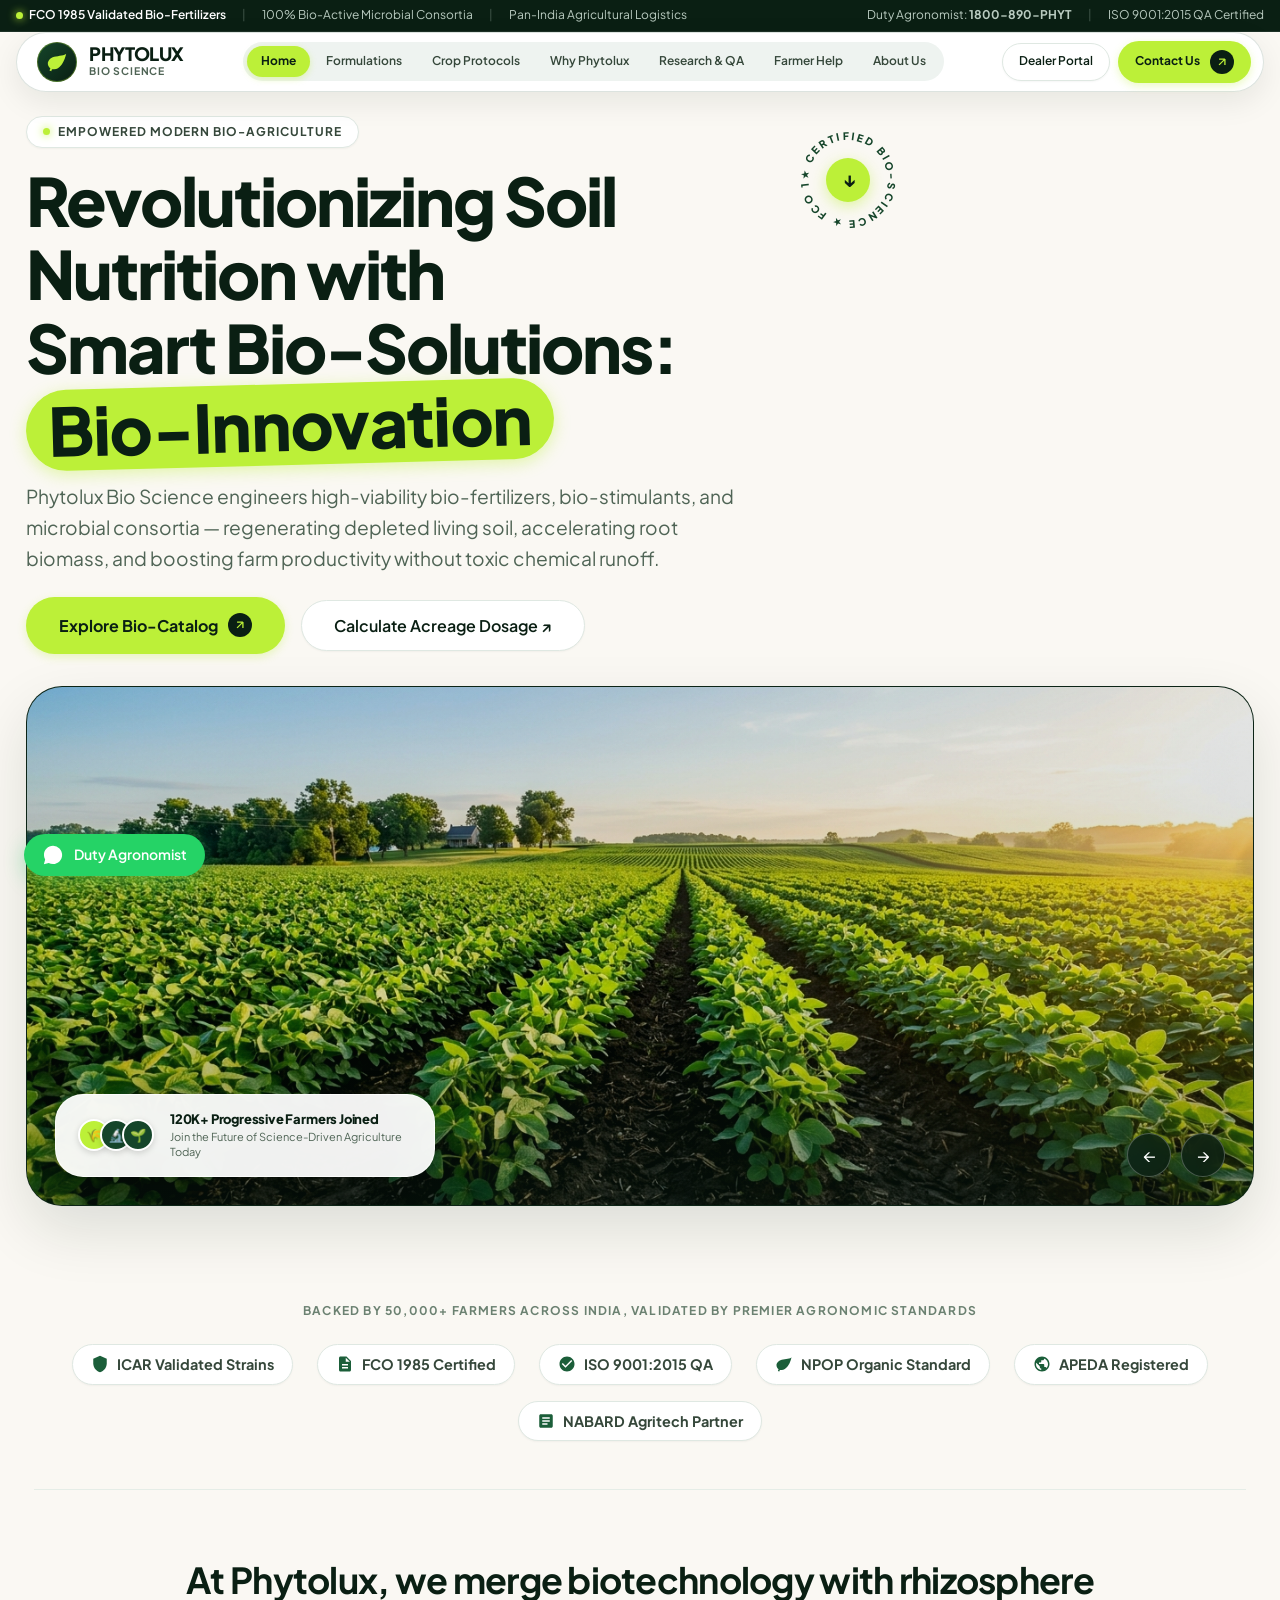
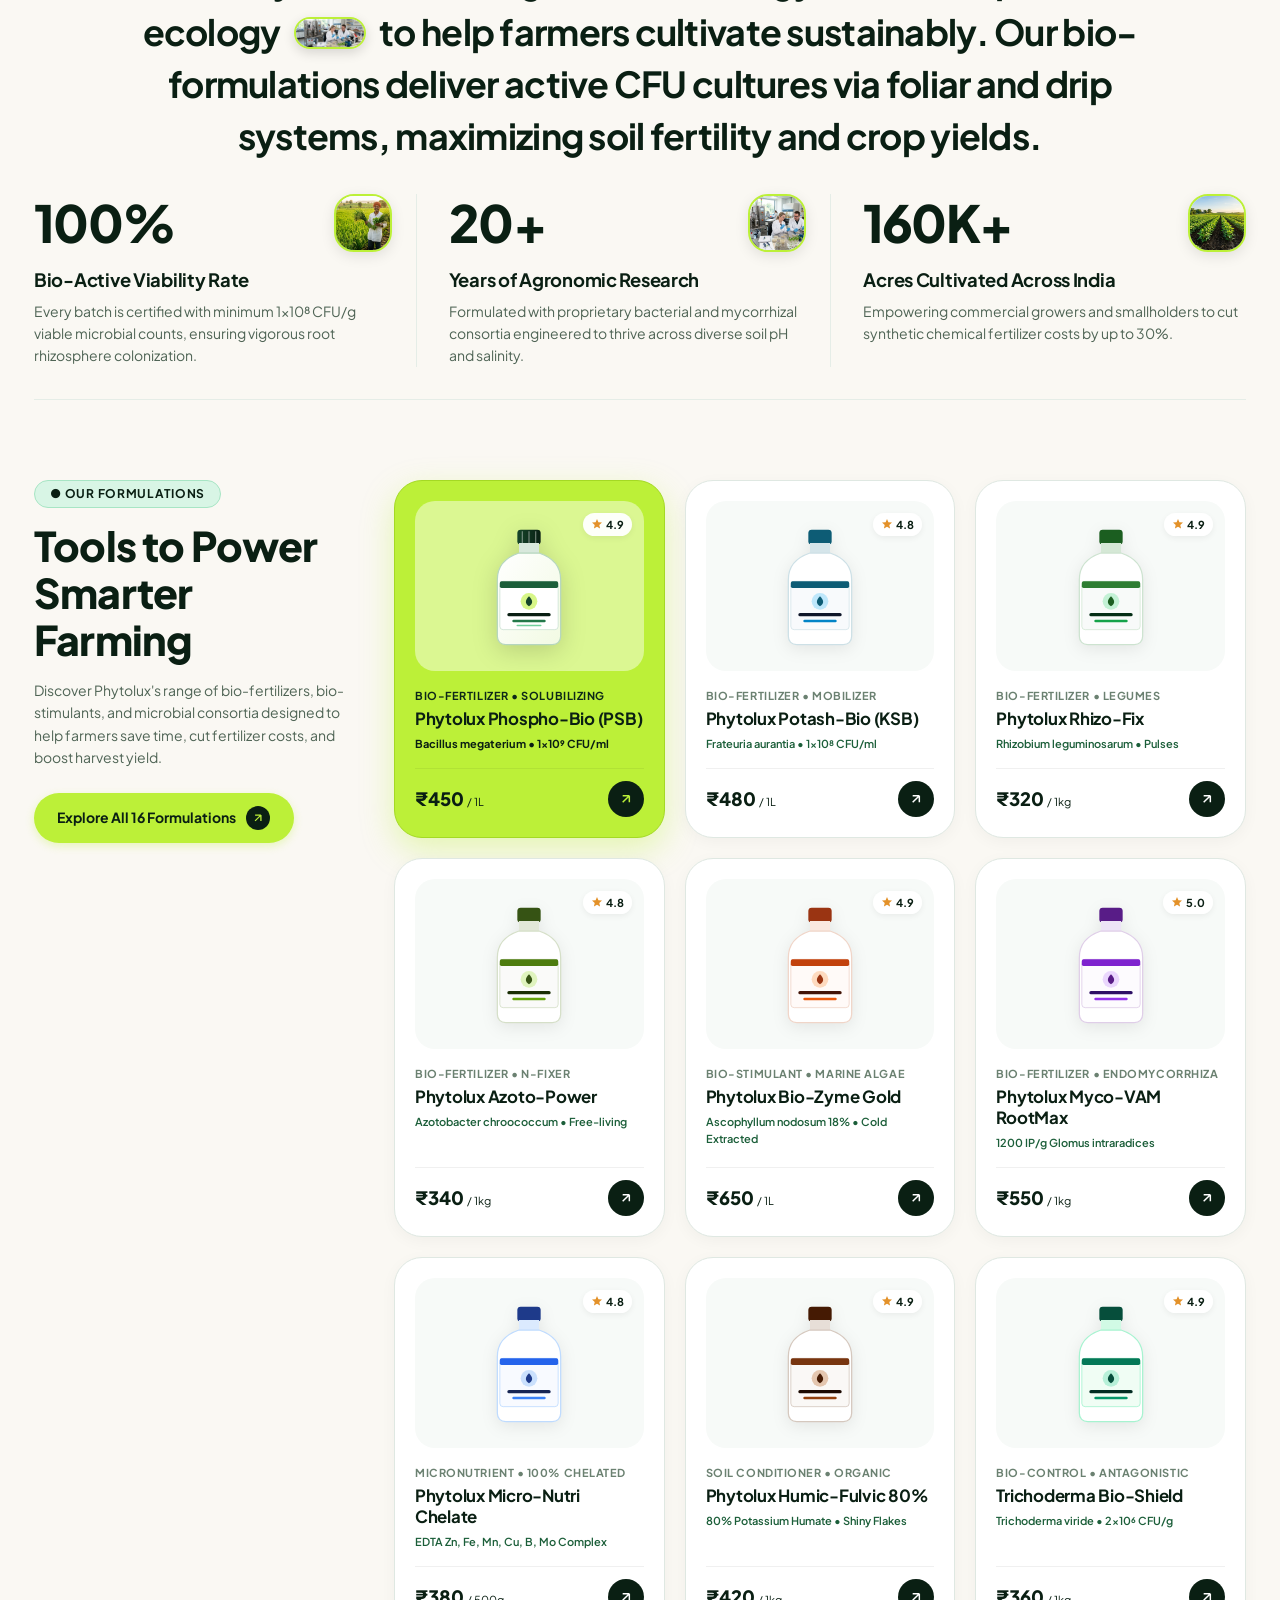
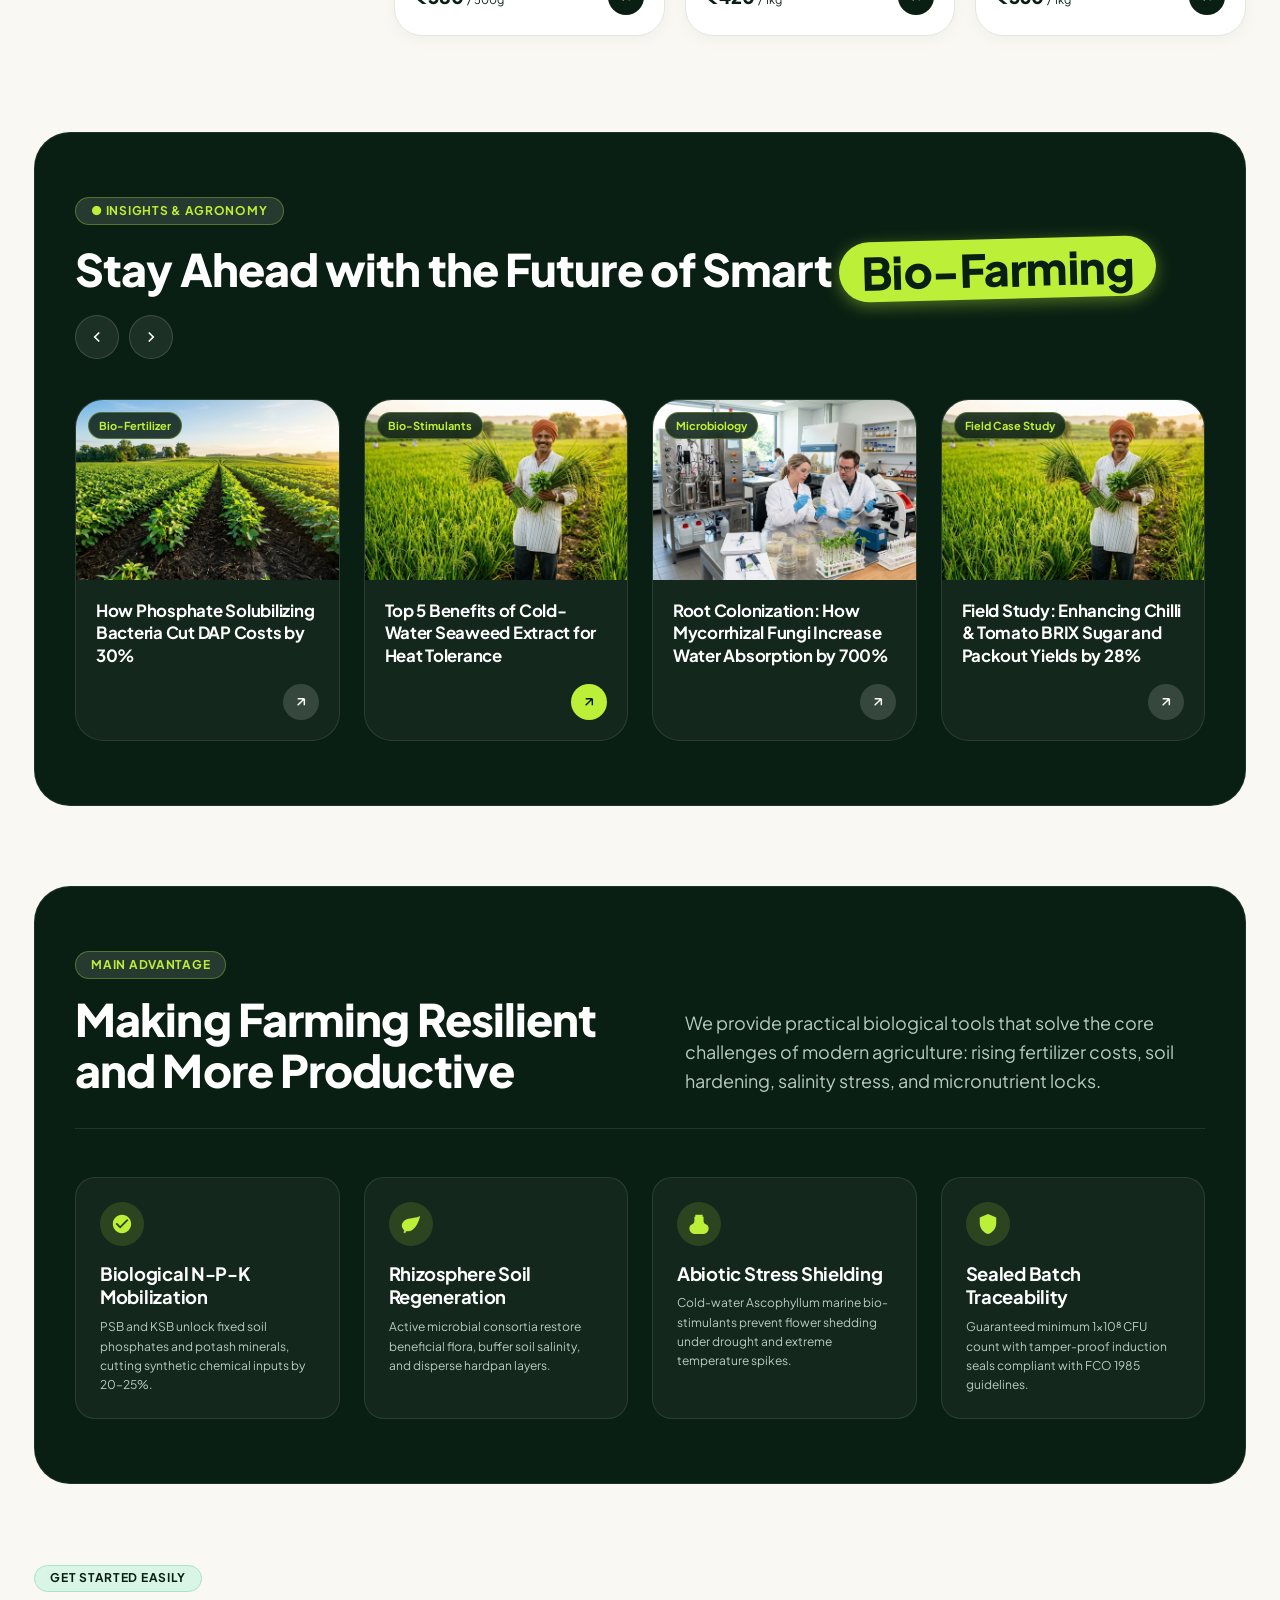
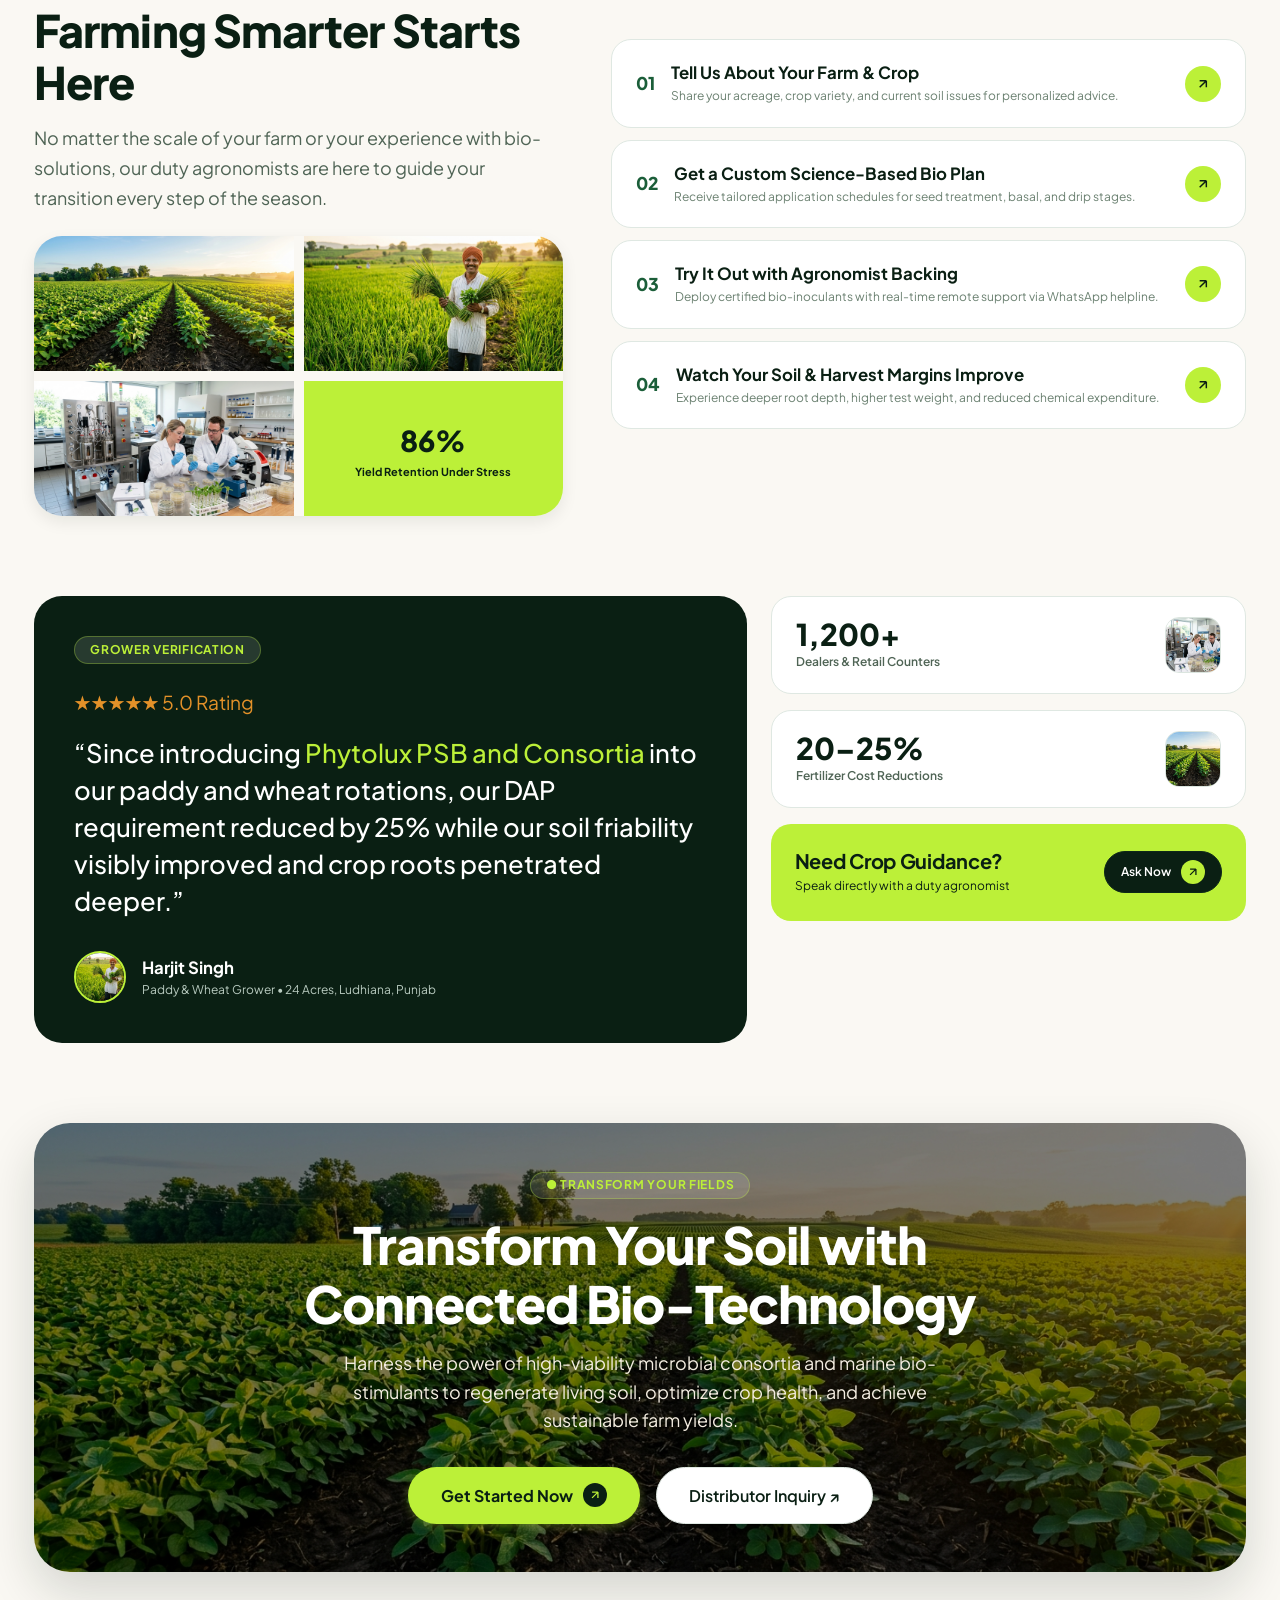
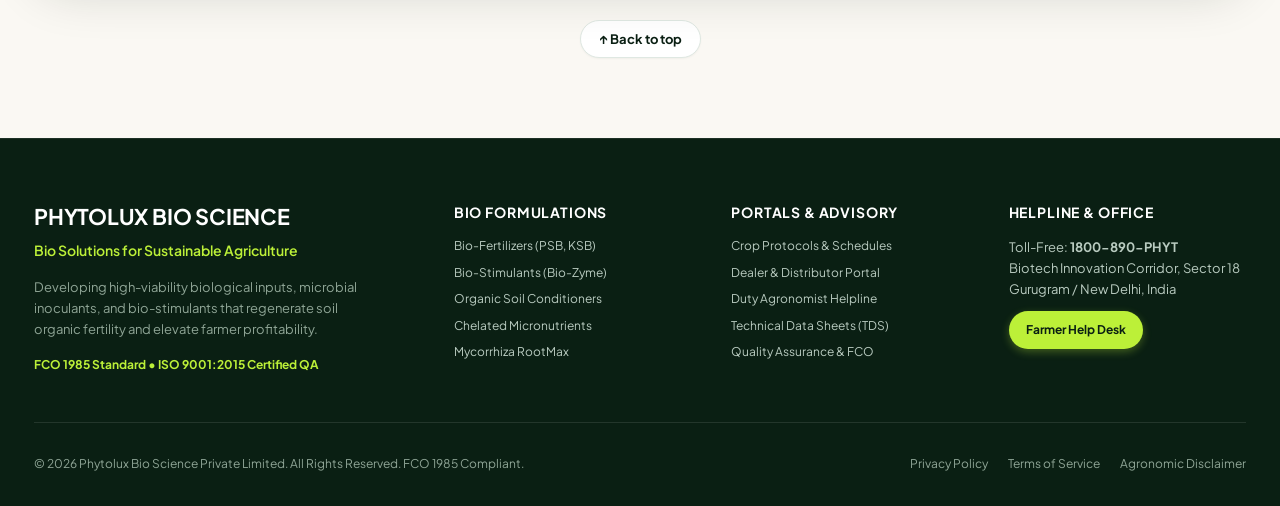
==== commit 885970f0: "changes" ====
--- a/index.html
+++ b/index.html
@@ -762,7 +762,7 @@
          PAULVÄNTE 4-STEP PROCESS ("Farming Smarter Starts Here")
          ======================================================================= -->
     <section class="container" style="margin-bottom: var(--space-20);">
-      <div style="display: grid; grid-template-columns: 1fr 1.2fr; gap: var(--space-12); align-items: center;">
+      <div class="advisory-process-row">
         <div>
           <span class="pill-tag pill-tag-green" style="margin-bottom: 12px;">Get Started Easily</span>
           <h2 style="font-size: clamp(2.2rem, 3.5vw, 3rem); font-weight: 800; color: var(--green-950); line-height: 1.15; margin-bottom: 16px; letter-spacing: -0.02em;">
@@ -773,7 +773,7 @@
           </p>
 
           <!-- 4-Image Mosaic Preview Card (Paulvänte Style) -->
-          <div style="display: grid; grid-template-columns: 1fr 1fr; gap: 10px; border-radius: var(--radius-xl); overflow: hidden; max-height: 280px; box-shadow: var(--shadow-md);">
+          <div class="advisory-mosaic-grid">
             <img src="assets/images/hero-farm.jpg" alt="Farmland" style="width: 100%; height: 135px; object-fit: cover;">
             <img src="assets/images/farmer-field.jpg" alt="Farmer" style="width: 100%; height: 135px; object-fit: cover;">
             <img src="assets/images/lab-science.jpg" alt="Laboratory" style="width: 100%; height: 135px; object-fit: cover;">
@@ -1006,6 +1006,7 @@
 
   <!-- Scripts -->
   <script src="js/data.js"></script>
+  <script src="js/modal.js"></script>
   <script src="js/forms.js"></script>
   <script src="js/app.js"></script>
 </body>
--- a/css/base.css
+++ b/css/base.css
@@ -14,6 +14,9 @@
   scroll-padding-top: calc(var(--header-height) + 16px);
   -webkit-font-smoothing: antialiased;
   -moz-osx-font-smoothing: grayscale;
+  width: 100%;
+  max-width: 100%;
+  overflow-x: hidden;
 }
 
 body {
@@ -22,7 +25,17 @@
   line-height: var(--line-height-normal);
   color: var(--color-text-main);
   background-color: var(--color-bg-page);
+  width: 100%;
+  max-width: 100%;
   overflow-x: hidden;
+  position: relative;
+  -webkit-tap-highlight-color: rgba(188, 240, 56, 0.25);
+}
+
+body.drawer-open,
+body.modal-open {
+  overflow: hidden !important;
+  touch-action: none;
 }
 
 /* Accessible focus ring */
@@ -59,8 +72,39 @@
   padding-right: var(--space-6);
 }
 
+@media (max-width: 768px) {
+  .container {
+    padding-left: var(--space-4);
+    padding-right: var(--space-4);
+  }
+}
+
+@media (max-width: 380px) {
+  .container {
+    padding-left: 12px;
+    padding-right: 12px;
+  }
+}
+
 .container-narrow {
   max-width: 960px;
+}
+
+/* Responsive Table Wrapper */
+.table-responsive {
+  width: 100%;
+  overflow-x: auto;
+  -webkit-overflow-scrolling: touch;
+  margin-bottom: var(--space-4);
+}
+
+.table-responsive table {
+  min-width: 520px;
+}
+
+h1, h2, h3, h4, h5, h6, p, a, span, button, li, label, th, td {
+  overflow-wrap: break-word;
+  word-wrap: break-word;
 }
 
 /* Headings */
--- a/css/components.css
+++ b/css/components.css
@@ -123,6 +123,40 @@
   display: flex;
   align-items: center;
   gap: var(--space-2);
+}
+
+/* Mobile Hamburger Pill Button Base */
+.hamburger-pill-btn {
+  display: none;
+  align-items: center;
+  justify-content: center;
+  width: 42px;
+  height: 42px;
+  min-width: 42px;
+  min-height: 42px;
+  border-radius: 50%;
+  background: var(--slate-100);
+  color: var(--green-950);
+  border: 1px solid var(--slate-200);
+  cursor: pointer;
+  transition: all var(--transition-fast);
+  padding: 0;
+  flex-shrink: 0;
+  -webkit-tap-highlight-color: transparent;
+}
+
+.hamburger-pill-btn:hover,
+.hamburger-pill-btn:active {
+  background: var(--lime-500);
+  color: var(--green-950);
+  border-color: var(--lime-600);
+  transform: scale(1.05);
+}
+
+.hamburger-pill-btn svg {
+  width: 22px;
+  height: 22px;
+  fill: currentColor;
 }
 
 @media (min-width: 1100px) {
@@ -234,22 +268,83 @@
   color: #ffffff;
   box-shadow: 0 3px 8px rgba(31, 154, 85, 0.25);
 }
-.btn-whatsapp:hover {
+.btn-whatsapp:hover,
+.btn-whatsapp:active {
   background-color: #178347;
   color: #ffffff;
   transform: translateY(-1px);
 }
 
+.btn-primary {
+  background-color: var(--green-800);
+  color: #ffffff;
+  border-color: var(--green-900);
+}
+.btn-primary:hover,
+.btn-primary:active {
+  background-color: var(--green-700);
+  color: #ffffff;
+  transform: translateY(-1px);
+}
+.btn-primary .btn-arrow-circle {
+  background: var(--lime-500);
+}
+.btn-primary .btn-arrow-circle svg {
+  stroke: var(--green-950);
+}
+
+.btn-secondary {
+  background-color: var(--slate-100);
+  color: var(--slate-800);
+  border-color: var(--slate-300);
+}
+.btn-secondary:hover,
+.btn-secondary:active {
+  background-color: var(--slate-200);
+  color: var(--slate-900);
+  border-color: var(--slate-400);
+}
+
 .btn-sm {
-  padding: 0.45rem 1rem;
+  padding: 0.5rem 1rem;
   font-size: var(--font-size-xs);
+  min-height: 38px;
 }
 .btn-lg {
   padding: 0.95rem 2rem;
   font-size: var(--font-size-base);
+  min-height: 48px;
 }
 .btn-block {
   width: 100%;
+}
+
+.badge {
+  display: inline-flex;
+  align-items: center;
+  gap: 4px;
+  padding: 3px 8px;
+  border-radius: var(--radius-pill);
+  font-size: 11px;
+  font-weight: 700;
+  letter-spacing: 0.04em;
+  text-transform: uppercase;
+}
+
+.badge-green {
+  background-color: var(--green-100);
+  color: var(--green-900);
+  border: 1px solid var(--green-200);
+}
+
+.crop-pill {
+  display: inline-block;
+  font-size: 11px;
+  background: var(--earth-100);
+  color: var(--earth-900);
+  padding: 4px 10px;
+  border-radius: var(--radius-pill);
+  margin: 2px;
 }
 
 /* ==========================================================================
@@ -1386,7 +1481,7 @@
    ========================================================================== */
 .resources-card-grid {
   display: grid;
-  grid-template-columns: repeat(auto-fill, minmax(320px, 1fr));
+  grid-template-columns: repeat(auto-fill, minmax(280px, 1fr));
   gap: var(--space-6);
   margin-bottom: var(--space-16);
 }
@@ -1715,3 +1810,135 @@
   justify-content: center;
   gap: 8px;
 }
+
+/* ==========================================================================
+   Calculator Result Card Styles
+   ========================================================================== */
+.calc-result-card {
+  display: flex;
+  flex-direction: column;
+  gap: 16px;
+}
+
+.calc-result-header {
+  display: flex;
+  align-items: center;
+  justify-content: space-between;
+  flex-wrap: wrap;
+  gap: 12px;
+  padding-bottom: 12px;
+  border-bottom: 1px solid var(--green-200);
+}
+
+.calc-dose-num {
+  font-size: 1.85rem;
+  font-weight: 800;
+  color: var(--green-800);
+  line-height: 1;
+}
+
+/* ==========================================================================
+   Accessible Native Dialog Modals
+   ========================================================================== */
+dialog.phytolux-modal {
+  position: fixed;
+  inset: 0;
+  margin: auto;
+  border: 1px solid var(--color-border);
+  border-radius: var(--radius-xl);
+  background: #ffffff;
+  padding: var(--space-8);
+  max-width: min(92vw, 680px);
+  width: 100%;
+  max-height: 88dvh;
+  overflow-y: auto;
+  -webkit-overflow-scrolling: touch;
+  box-shadow: 0 24px 70px rgba(10, 31, 19, 0.3);
+  z-index: var(--z-modal);
+}
+
+dialog.phytolux-modal::backdrop {
+  background: rgba(10, 31, 19, 0.72);
+  backdrop-filter: blur(8px);
+  -webkit-backdrop-filter: blur(8px);
+}
+
+dialog.phytolux-modal[open] {
+  animation: modalScaleIn 0.25s cubic-bezier(0.16, 1, 0.3, 1);
+}
+
+@keyframes modalScaleIn {
+  from {
+    opacity: 0;
+    transform: scale(0.95) translateY(10px);
+  }
+  to {
+    opacity: 1;
+    transform: scale(1) translateY(0);
+  }
+}
+
+.modal-header {
+  display: flex;
+  align-items: center;
+  justify-content: space-between;
+  margin-bottom: var(--space-6);
+  padding-bottom: var(--space-4);
+  border-bottom: 1px solid var(--slate-200);
+}
+
+.modal-close-btn {
+  width: 38px;
+  height: 38px;
+  border-radius: 50%;
+  background: var(--slate-100);
+  color: var(--slate-700);
+  display: flex;
+  align-items: center;
+  justify-content: center;
+  font-size: 20px;
+  cursor: pointer;
+  border: 1px solid var(--slate-200);
+  transition: all var(--transition-fast);
+  padding: 0;
+  flex-shrink: 0;
+}
+
+.modal-close-btn:hover,
+.modal-close-btn:active {
+  background: var(--lime-500);
+  color: var(--green-950);
+}
+
+/* ==========================================================================
+   Responsive Section Grid Utilities
+   ========================================================================== */
+.advisory-process-row {
+  display: grid;
+  grid-template-columns: 1fr 1.2fr;
+  gap: var(--space-12);
+  align-items: center;
+}
+
+.advisory-mosaic-grid {
+  display: grid;
+  grid-template-columns: 1fr 1fr;
+  gap: 10px;
+  border-radius: var(--radius-xl);
+  overflow: hidden;
+  max-height: 280px;
+  box-shadow: var(--shadow-md);
+}
+
+.dual-vision-mission-grid {
+  display: grid;
+  grid-template-columns: 1fr 1fr;
+  gap: var(--space-6);
+  margin-bottom: var(--space-16);
+}
+
+.articles-bento-grid {
+  display: grid;
+  grid-template-columns: repeat(auto-fit, minmax(280px, 1fr));
+  gap: 24px;
+}
--- a/css/sections.css
+++ b/css/sections.css
@@ -346,7 +346,7 @@
    ========================================================================== */
 .product-matrix-grid {
   display: grid;
-  grid-template-columns: repeat(auto-fill, minmax(320px, 1fr));
+  grid-template-columns: repeat(auto-fill, minmax(280px, 1fr));
   gap: var(--space-6);
 }
 
--- a/css/responsive.css
+++ b/css/responsive.css
@@ -1,18 +1,60 @@
 /**
- * Phytolux Bio Science - Responsive & Mobile Drawer Styles
+ * Phytolux Bio Science - Responsive & Mobile Architecture
+ * Comprehensive touch-friendly responsive system for Android smartphones, tablets, foldables, and desktop.
  */
 
+/* ==========================================================================
+   1. GLOBAL MOBILE SAFETY & TOUCH RESETS
+   ========================================================================== */
+html, body {
+  width: 100%;
+  max-width: 100%;
+  overflow-x: hidden;
+  position: relative;
+}
+
+/* Prevent text overflow on all viewports */
+h1, h2, h3, h4, h5, h6, p, a, span, button, li, label, th, td {
+  overflow-wrap: break-word;
+  word-wrap: break-word;
+}
+
+/* Fluid Media Resets */
+img, svg, picture, video, canvas {
+  max-width: 100%;
+  height: auto;
+}
+
+/* ==========================================================================
+   2. DESKTOP TO TABLET TRANSITION (max-width: 1100px)
+   ========================================================================== */
 @media (max-width: 1100px) {
+  /* Navigation */
   .nav-pill-group {
-    display: none; /* Hide wide desktop pill list on tablet */
+    display: none !important; /* Hide wide desktop pill list */
   }
 
   .hamburger-pill-btn {
     display: flex !important;
   }
 
+  #btn-desktop-dealer {
+    display: none !important;
+  }
+
+  /* Rotating Stamp Badge reposition / scale */
+  .rotating-stamp-badge {
+    display: none !important;
+  }
+
+  .hero-top-intro {
+    padding-right: 0 !important;
+  }
+
+  /* Bento Grids */
   .bento-quad-grid {
     grid-template-columns: repeat(2, 1fr);
+    gap: var(--space-4);
   }
 
   .split-mission-row {
@@ -22,6 +64,7 @@
 
   .story-bento-layout {
     grid-template-columns: 1fr;
+    gap: var(--space-6);
   }
 
   .footer-top {
@@ -29,24 +72,30 @@
     gap: var(--space-8);
   }
 
-  /* Greenstead responsive grid handling */
+  /* Greenstead Formulations Grid */
   .greenstead-products-section {
     grid-template-columns: 1fr;
-    gap: var(--space-8);
+    gap: var(--space-6);
+    margin-bottom: var(--space-16);
   }
   .products-intro-col {
     position: static;
   }
   .greenstead-product-grid {
     grid-template-columns: repeat(2, 1fr);
-  }
+    gap: var(--space-5);
+  }
+
+  /* Dark Insights Grid */
   .dark-insights-grid {
     grid-template-columns: repeat(2, 1fr);
-  }
-
-  /* Inner Pages Responsive Layout */
+    gap: var(--space-5);
+  }
+
+  /* Inner Pages Bento Spans */
   .bento-grid {
-    grid-template-columns: 1fr 1fr !important;
+    grid-template-columns: repeat(2, 1fr) !important;
+    gap: var(--space-5);
   }
   .bento-grid > [style*="span 7"],
   .bento-grid > [style*="span 8"],
@@ -55,74 +104,43 @@
   .bento-grid > [style*="span 4"] {
     grid-column: 1 / -1 !important;
   }
+
   .dealer-section-layout,
   .contact-layout {
     grid-template-columns: 1fr !important;
-  }
-}
-
+    gap: var(--space-6);
+  }
+
+  .product-matrix-grid {
+    grid-template-columns: repeat(auto-fill, minmax(280px, 1fr));
+  }
+}
+
+/* ==========================================================================
+   3. TABLET PORTRAIT & MEDIUM SCREENS (max-width: 900px)
+   ========================================================================== */
 @media (max-width: 900px) {
+  .site-section {
+    padding-top: var(--space-12);
+    padding-bottom: var(--space-12);
+  }
+
   .bento-grid {
     grid-template-columns: 1fr !important;
   }
+  .bento-grid > * {
+    grid-column: 1 / -1 !important;
+  }
+
   .flow-step-grid {
     grid-template-columns: 1fr !important;
-  }
-}
-
-@media (max-width: 768px) {
-  .site-header {
-    top: 10px;
-    padding: 0 10px;
-  }
-
-  .site-nav-island {
-    padding: 6px 10px;
-  }
-
-  .brand-title {
-    font-size: 1rem;
-  }
-
-  .brand-tagline {
-    display: none;
-  }
-
-  .top-ticker-bar {
-    display: none; /* Hide ticker on small mobile to save vertical space */
-  }
-
-  .rotating-stamp-badge {
-    display: none; /* Hide rotating seal on narrow mobile */
-  }
-
-  .hero-top-intro {
-    padding-right: 0;
-  }
-
-  .hero-card-frame {
-    height: 360px;
-    border-radius: var(--radius-xl);
-  }
-
-  .hero-floating-card-bottom-left {
-    bottom: 16px;
-    left: 16px;
-    right: 16px;
-    max-width: none;
-    padding: 12px 16px;
-  }
-  .hero-floating-card-bottom-left p {
-    display: none;
-  }
-
-  .hero-carousel-controls {
-    display: none;
+    gap: 16px;
   }
 
   .stat-thumbnail-group {
     grid-template-columns: 1fr;
-    gap: var(--space-6);
+    gap: var(--space-5);
+    padding: var(--space-4) 0;
   }
   .stat-thumb-col {
     border-right: none;
@@ -132,93 +150,645 @@
   }
   .stat-thumb-col:last-child {
     border-bottom: none;
-  }
-
+    padding-bottom: 0;
+  }
+
+  .advisory-process-row {
+    grid-template-columns: 1fr !important;
+    gap: var(--space-8);
+  }
+}
+
+/* ==========================================================================
+   4. CORE MOBILE VIEWPORT (max-width: 768px) - Smartphones & Small Tablets
+   ========================================================================== */
+@media (max-width: 768px) {
+  /* Prevent browser zoom on focus on mobile inputs */
+  button, input, select, textarea {
+    font-size: 16px !important;
+  }
+
+  .form-control {
+    font-size: 16px !important;
+    padding: 0.75rem 1rem;
+    min-height: 46px;
+  }
+
+  .form-row {
+    grid-template-columns: 1fr;
+    gap: 12px;
+  }
+
+  /* Header & Floating Island */
+  .site-header {
+    top: 8px;
+    padding: 0 10px;
+  }
+
+  .site-nav-island {
+    padding: 6px 10px;
+    border-radius: var(--radius-pill);
+    box-shadow: 0 6px 20px rgba(10, 31, 19, 0.1);
+  }
+
+  .brand-pill {
+    padding-left: 2px;
+    gap: 8px;
+  }
+
+  .brand-logo-icon {
+    width: 36px;
+    height: 36px;
+    min-width: 36px;
+    min-height: 36px;
+  }
+  .brand-logo-icon svg {
+    width: 18px;
+    height: 18px;
+  }
+
+  .brand-title {
+    font-size: 1rem;
+    line-height: 1.1;
+  }
+
+  .brand-tagline {
+    display: none !important;
+  }
+
+  .header-action-group {
+    gap: 6px;
+  }
+
+  .header-action-group .btn {
+    padding: 0.45rem 0.85rem;
+    font-size: 12px;
+    min-height: 36px;
+  }
+
+  .hamburger-pill-btn {
+    width: 38px;
+    height: 38px;
+    min-width: 38px;
+    min-height: 38px;
+  }
+  .hamburger-pill-btn svg {
+    width: 20px;
+    height: 20px;
+  }
+
+  .top-ticker-bar {
+    display: none !important;
+  }
+
+  /* Hero Section */
+  .hero-wrapper {
+    padding: 10px 10px 0;
+    margin-bottom: var(--space-10);
+  }
+
+  .hero-top-intro {
+    padding-right: 0;
+    margin-bottom: var(--space-5);
+  }
+
+  .hero-pill-top {
+    font-size: 11px;
+    padding: 4px 12px;
+    margin-bottom: var(--space-3);
+  }
+
+  .hero-headline-greenstead {
+    font-size: clamp(1.85rem, 7vw, 2.75rem);
+    line-height: 1.18;
+    letter-spacing: -0.025em;
+    hyphens: auto;
+    -webkit-hyphens: auto;
+    margin-bottom: var(--space-4);
+  }
+
+  /* Remove desktop hard breaks on mobile so text flows smoothly */
+  .hero-headline-greenstead br {
+    display: none;
+  }
+
+  .lime-capsule-badge {
+    padding: 2px 14px;
+    font-size: 0.95em;
+    transform: rotate(-1deg);
+    box-shadow: 0 3px 10px rgba(188, 240, 56, 0.35);
+  }
+
+  .inline-photo-pill {
+    width: 52px;
+    height: 26px;
+    margin: 0 4px;
+    transform: translateY(-2px);
+  }
+
+  .hero-subtext-greenstead {
+    font-size: 0.95rem;
+    line-height: 1.6;
+    margin-bottom: var(--space-5);
+  }
+
+  .hero-cta-group {
+    flex-direction: column;
+    width: 100%;
+    gap: 10px;
+  }
+  .hero-cta-group .btn {
+    width: 100%;
+    justify-content: center;
+    min-height: 48px;
+  }
+
+  .hero-card-frame {
+    height: 280px;
+    border-radius: var(--radius-xl);
+    box-shadow: 0 12px 36px rgba(10, 31, 19, 0.14);
+  }
+
+  .hero-floating-card-bottom-left {
+    bottom: 12px;
+    left: 12px;
+    right: 12px;
+    max-width: none;
+    padding: 10px 14px;
+    border-radius: var(--radius-md);
+    gap: 10px;
+  }
+  .hero-floating-card-bottom-left h5 {
+    font-size: 12px;
+  }
+  .hero-floating-card-bottom-left p {
+    display: none;
+  }
+  .chip-avatar {
+    width: 26px;
+    height: 26px;
+    font-size: 11px;
+    margin-left: -8px;
+  }
+
+  .hero-carousel-controls {
+    display: none !important;
+  }
+
+  /* Trust Logos */
+  .trust-strip {
+    padding: var(--space-6) 0 var(--space-8);
+    margin-bottom: var(--space-10);
+  }
+  .trust-strip-title {
+    font-size: 11px;
+    line-height: 1.5;
+    margin-bottom: 14px;
+  }
+  .trust-logo-row {
+    display: grid;
+    grid-template-columns: repeat(2, 1fr);
+    gap: 8px;
+  }
+  .trust-logo-item {
+    font-size: 11px;
+    padding: 8px 10px;
+    justify-content: center;
+    text-align: center;
+    border-radius: var(--radius-md);
+    gap: 6px;
+  }
+  .trust-logo-item svg {
+    width: 15px;
+    height: 15px;
+  }
+
+  /* Stats Section */
+  .stat-big-num {
+    font-size: 2.25rem !important;
+  }
+  .stat-thumb-photo {
+    width: 48px !important;
+    height: 48px !important;
+  }
+  .stat-thumb-col h4 {
+    font-size: 1.05rem;
+  }
+  .stat-thumb-col p {
+    font-size: 13px;
+  }
+
+  /* Greenstead Product Grid */
   .greenstead-product-grid {
     grid-template-columns: 1fr;
-  }
-
+    gap: 16px;
+  }
+  .product-card-greenstead {
+    padding: 16px;
+    border-radius: var(--radius-lg);
+  }
+  .product-card-visual {
+    height: 150px;
+  }
+
+  /* Dark Insights Section */
+  .dark-insights-section {
+    padding: var(--space-8) var(--space-5);
+    border-radius: var(--radius-xl);
+    margin-bottom: var(--space-12);
+  }
+  .dark-insights-header {
+    flex-direction: column;
+    align-items: flex-start;
+    gap: 10px;
+    margin-bottom: var(--space-6);
+  }
+  .dark-insights-nav {
+    display: none !important;
+  }
   .dark-insights-grid {
     grid-template-columns: 1fr;
-  }
-
-  .dark-insights-section {
-    padding: var(--space-10) var(--space-6);
+    gap: 14px;
+  }
+  .dark-insight-thumb {
+    height: 160px;
+  }
+  .dark-insight-title {
+    font-size: 0.95rem;
+  }
+
+  /* Feature Bento ("Making Farming Resilient") */
+  .dark-feature-section {
+    padding: var(--space-8) var(--space-5);
     border-radius: var(--radius-xl);
-  }
-
-  .bento-quad-grid {
-    grid-template-columns: 1fr;
-  }
-
-  .dark-feature-section {
-    padding: var(--space-10) var(--space-6);
+    margin-bottom: var(--space-12);
+  }
+  .dark-feature-header {
+    flex-direction: column;
+    align-items: flex-start;
+    gap: 10px;
+    margin-bottom: var(--space-6);
+    padding-bottom: var(--space-4);
+  }
+  .dark-feature-title {
+    font-size: 1.85rem;
+  }
+  .dark-feature-grid {
+    grid-template-columns: 1fr;
+    gap: 12px;
+  }
+  .dark-feature-item {
+    padding: 16px;
+    border-radius: var(--radius-md);
+  }
+
+  /* 4-Step Process & Mosaic */
+  .advisory-mosaic-grid {
+    max-height: 240px;
+    border-radius: var(--radius-lg);
+  }
+  .advisory-step-row {
+    padding: 12px 14px;
+    border-radius: var(--radius-md);
+  }
+  .advisory-step-title {
+    font-size: 0.95rem;
+  }
+  .advisory-step-desc {
+    font-size: 11px;
+  }
+  .advisory-step-arrow {
+    width: 32px;
+    height: 32px;
+  }
+
+  /* Farmer Story */
+  .story-quote-card {
+    padding: var(--space-6) var(--space-5);
+    border-radius: var(--radius-lg);
+  }
+  .story-quote-text {
+    font-size: 1.05rem;
+    line-height: 1.5;
+    margin-bottom: var(--space-5);
+  }
+
+  /* Drone CTA Banner */
+  .drone-banner-section {
+    min-height: 300px;
+    padding: var(--space-8) var(--space-4);
     border-radius: var(--radius-xl);
-  }
-
-  .cta-banner-card {
-    padding: var(--space-10) var(--space-6);
-    border-radius: var(--radius-xl);
-  }
-
-  .drone-banner-section {
-    min-height: 380px;
-    padding: var(--space-10) var(--space-5);
-    border-radius: var(--radius-xl);
-  }
-
+    margin-bottom: var(--space-10);
+  }
+  .drone-banner-content h2 {
+    font-size: clamp(1.5rem, 5.5vw, 2.2rem);
+    line-height: 1.2;
+    margin-bottom: var(--space-3);
+  }
+  .drone-banner-content p {
+    font-size: 0.9rem;
+    margin-bottom: var(--space-5);
+  }
+  .drone-banner-content div[style*="display: flex"] {
+    flex-direction: column;
+    width: 100%;
+    gap: 10px;
+  }
+  .drone-banner-content .btn {
+    width: 100%;
+    justify-content: center;
+    min-height: 48px;
+  }
+
+  /* Footer */
+  .site-footer {
+    padding: var(--space-10) 0 var(--space-6);
+    margin-top: var(--space-12);
+  }
   .footer-top {
     grid-template-columns: 1fr;
-  }
-
+    gap: var(--space-6);
+    margin-bottom: var(--space-8);
+  }
   .footer-bottom {
     flex-direction: column;
     text-align: center;
     gap: var(--space-3);
   }
-
-  .product-matrix-grid {
-    grid-template-columns: 1fr;
-  }
-
+  .footer-legal-links {
+    justify-content: center;
+    flex-wrap: wrap;
+    gap: 12px;
+  }
+
+  /* Floating WhatsApp Pill */
+  .floating-whatsapp {
+    bottom: 18px;
+    left: 18px;
+    width: 50px;
+    height: 50px;
+    padding: 0;
+    border-radius: 50%;
+    justify-content: center;
+    box-shadow: 0 6px 20px rgba(37, 211, 102, 0.45);
+  }
   .floating-whatsapp span {
     display: none;
   }
-}
-
-/* Mobile Hamburger Pill Button */
-.hamburger-pill-btn {
-  display: none;
-  align-items: center;
-  justify-content: center;
-  width: 36px;
-  height: 36px;
-  border-radius: 50%;
-  background: var(--slate-100);
-  color: var(--green-950);
-  border: 1px solid var(--slate-200);
-  cursor: pointer;
-  transition: all var(--transition-fast);
-}
-
-.hamburger-pill-btn:hover {
-  background: var(--lime-500);
-}
-.hamburger-pill-btn svg {
-  width: 20px;
-  height: 20px;
-  fill: currentColor;
-}
-
-/* Mobile Slide-in Drawer */
+  .floating-whatsapp svg {
+    width: 26px;
+    height: 26px;
+  }
+
+  /* Inner Pages Banners */
+  .page-header-banner {
+    padding: 2.75rem 0 2.25rem;
+    margin: 8px auto 20px;
+    border-radius: var(--radius-xl);
+  }
+  .page-header-banner h1 {
+    font-size: clamp(1.75rem, 6vw, 2.4rem);
+    line-height: 1.2;
+    margin-bottom: 8px;
+  }
+  .page-header-banner p {
+    font-size: 0.9rem;
+  }
+
+  /* Catalog Filter & Search */
+  .product-matrix-grid,
+  .resources-card-grid {
+    grid-template-columns: 1fr;
+    gap: 16px;
+  }
+  .articles-bento-grid {
+    grid-template-columns: 1fr;
+    gap: 16px;
+  }
+  .dual-vision-mission-grid {
+    grid-template-columns: 1fr;
+    gap: 14px;
+    margin-bottom: var(--space-10);
+  }
+
+  /* Product Detail Actions */
+  .product-detail-actions {
+    flex-direction: column;
+    width: 100%;
+  }
+  .product-detail-actions .btn {
+    width: 100%;
+    justify-content: center;
+  }
+
+  /* Crop Solutions */
+  .crop-group-tabs {
+    flex-wrap: nowrap;
+    overflow-x: auto;
+    -webkit-overflow-scrolling: touch;
+    padding-bottom: 10px;
+    gap: 8px;
+    scrollbar-width: none;
+  }
+  .crop-group-tabs::-webkit-scrollbar {
+    display: none;
+  }
+  .crop-group-btn {
+    white-space: nowrap;
+    flex-shrink: 0;
+    padding: 8px 16px;
+    font-size: 12px;
+  }
+
+  .crop-selector-grid {
+    grid-template-columns: repeat(auto-fill, minmax(88px, 1fr));
+    gap: 8px;
+    margin-bottom: 20px;
+  }
+  .crop-tile {
+    padding: 10px 6px;
+    border-radius: var(--radius-sm);
+  }
+  .crop-tile-icon {
+    font-size: 22px;
+    margin-bottom: 4px;
+  }
+  .crop-tile-name {
+    font-size: 11px;
+  }
+
+  .calculator-box {
+    padding: 16px;
+    border-radius: var(--radius-xl);
+  }
+  .calc-header {
+    flex-direction: column;
+    align-items: flex-start;
+    gap: 10px;
+  }
+  .calc-result-box {
+    padding: 16px;
+  }
+  .calc-dose-num {
+    font-size: 1.5rem;
+  }
+
+  /* Toast Notification */
+  .toast-container {
+    left: 14px;
+    right: 14px;
+    bottom: 14px;
+    max-width: calc(100% - 28px);
+  }
+  .toast {
+    min-width: 0;
+    width: 100%;
+    max-width: 100%;
+    padding: 12px 14px;
+    font-size: 13px;
+  }
+
+  /* Native Dialog Modal */
+  dialog.phytolux-modal {
+    width: calc(100% - 24px);
+    max-width: calc(100% - 24px);
+    padding: 18px 14px;
+    border-radius: var(--radius-lg);
+    margin: auto 12px;
+    max-height: 86dvh;
+  }
+}
+
+/* ==========================================================================
+   5. SMARTPHONES & COMPACT ANDROID SCREENS (max-width: 480px)
+   ========================================================================== */
+@media (max-width: 480px) {
+  .hero-card-frame {
+    height: 230px;
+  }
+
+  .hero-floating-card-bottom-left {
+    padding: 6px 10px;
+    bottom: 8px;
+    left: 8px;
+    right: 8px;
+  }
+
+  .brand-title {
+    font-size: 0.9rem;
+  }
+
+  .header-action-group .btn {
+    padding: 0.4rem 0.75rem;
+    font-size: 11px;
+  }
+  .header-action-group .btn .btn-arrow-circle {
+    display: none;
+  }
+
+  .btn {
+    padding: 0.7rem 1.2rem;
+    font-size: 13px;
+  }
+
+  .stat-thumb-header .stat-big-num {
+    font-size: 2rem !important;
+  }
+
+  .stat-thumb-header .stat-thumb-photo {
+    width: 42px !important;
+    height: 42px !important;
+  }
+
+  .product-bento-card {
+    padding: 14px;
+  }
+
+  .bento-card {
+    padding: var(--space-5);
+  }
+
+  .form-card {
+    padding: var(--space-5) var(--space-4);
+  }
+
+  .dealer-benefits-box {
+    padding: var(--space-5) var(--space-4);
+  }
+
+  .contact-card {
+    padding: 14px;
+  }
+
+  .accordion-header {
+    padding: 14px 16px;
+    font-size: 14px;
+  }
+}
+
+/* ==========================================================================
+   6. ULTRA-COMPACT SMARTPHONES (max-width: 360px)
+   ========================================================================== */
+@media (max-width: 360px) {
+  .header-action-group .btn {
+    display: none !important; /* On 320-350px screens, contact is inside drawer to preserve layout */
+  }
+
+  .brand-pill {
+    padding-left: 0;
+  }
+
+  .trust-logo-row {
+    grid-template-columns: 1fr;
+  }
+
+  .hero-headline-greenstead {
+    font-size: 1.65rem;
+  }
+
+  .calc-dose-num {
+    font-size: 1.35rem;
+  }
+}
+
+/* ==========================================================================
+   7. LANDSCAPE MOBILE (max-height: 500px)
+   ========================================================================== */
+@media (max-height: 500px) and (orientation: landscape) {
+  .site-header {
+    position: relative;
+    top: 4px;
+  }
+
+  .hero-card-frame {
+    height: 220px;
+  }
+
+  .drawer-panel {
+    max-width: 300px;
+    padding: var(--space-4);
+  }
+
+  .drawer-links {
+    gap: 2px;
+  }
+
+  .drawer-link {
+    padding: 6px 12px;
+    font-size: 13px;
+    min-height: 38px;
+  }
+}
+
+/* ==========================================================================
+   8. MOBILE DRAWER OVERLAY & PANEL STYLES
+   ========================================================================== */
 .mobile-nav-drawer {
   position: fixed;
-  top: 0;
-  left: 0;
-  right: 0;
-  bottom: 0;
-  background: rgba(10, 31, 19, 0.7);
+  inset: 0;
+  background: rgba(10, 31, 19, 0.75);
   backdrop-filter: blur(8px);
+  -webkit-backdrop-filter: blur(8px);
   z-index: var(--z-drawer);
   opacity: 0;
   pointer-events: none;
@@ -235,16 +805,19 @@
   top: 0;
   right: 0;
   bottom: 0;
-  width: 85%;
-  max-width: 360px;
+  width: min(86vw, 360px);
+  height: 100dvh;
+  max-height: 100dvh;
   background: #ffffff;
-  padding: var(--space-8);
+  padding: var(--space-6) var(--space-5);
   display: flex;
   flex-direction: column;
   justify-content: space-between;
+  overflow-y: auto;
+  -webkit-overflow-scrolling: touch;
   transform: translateX(100%);
   transition: transform var(--transition-base);
-  box-shadow: -10px 0 30px rgba(0, 0, 0, 0.2);
+  box-shadow: -10px 0 40px rgba(0, 0, 0, 0.25);
 }
 
 .mobile-nav-drawer.open .drawer-panel {
@@ -255,29 +828,80 @@
   display: flex;
   align-items: center;
   justify-content: space-between;
-  margin-bottom: var(--space-8);
+  margin-bottom: var(--space-4);
   border-bottom: 1px solid var(--slate-200);
-  padding-bottom: var(--space-4);
+  padding-bottom: var(--space-3);
+  flex-shrink: 0;
+}
+
+.drawer-brand-text {
+  font-weight: 800;
+  font-size: 1.1rem;
+  color: var(--green-950);
+  letter-spacing: -0.01em;
+}
+
+.drawer-close-btn {
+  width: 38px;
+  height: 38px;
+  border-radius: 50%;
+  background: var(--slate-100);
+  color: var(--slate-700);
+  border: 1px solid var(--slate-200);
+  display: flex;
+  align-items: center;
+  justify-content: center;
+  font-size: 22px;
+  cursor: pointer;
+  transition: all var(--transition-fast);
+  padding: 0;
+  flex-shrink: 0;
+}
+
+.drawer-close-btn:hover,
+.drawer-close-btn:active {
+  background: var(--lime-500);
+  color: var(--green-950);
+  border-color: var(--lime-600);
 }
 
 .drawer-links {
   display: flex;
   flex-direction: column;
-  gap: var(--space-2);
+  gap: 3px;
   overflow-y: auto;
+  flex-grow: 1;
+  margin-bottom: var(--space-4);
+  padding-right: 4px;
 }
 
 .drawer-link {
-  padding: 10px 16px;
-  font-size: var(--font-size-md);
-  font-weight: var(--font-weight-semibold);
+  min-height: 44px;
+  display: flex;
+  align-items: center;
+  padding: 10px 14px;
+  font-size: 14px;
+  font-weight: 600;
   color: var(--slate-800);
   text-decoration: none;
-  border-radius: var(--radius-pill);
+  border-radius: var(--radius-md);
   transition: all var(--transition-fast);
 }
 
-.drawer-link:hover, .drawer-link.active {
+.drawer-link:hover,
+.drawer-link:active,
+.drawer-link.active {
   background: var(--lime-500);
   color: var(--green-950);
-}
+  font-weight: 700;
+}
+
+.drawer-footer-actions {
+  margin-top: auto;
+  padding-top: var(--space-4);
+  border-top: 1px solid var(--slate-200);
+  display: flex;
+  flex-direction: column;
+  gap: 8px;
+  flex-shrink: 0;
+}
